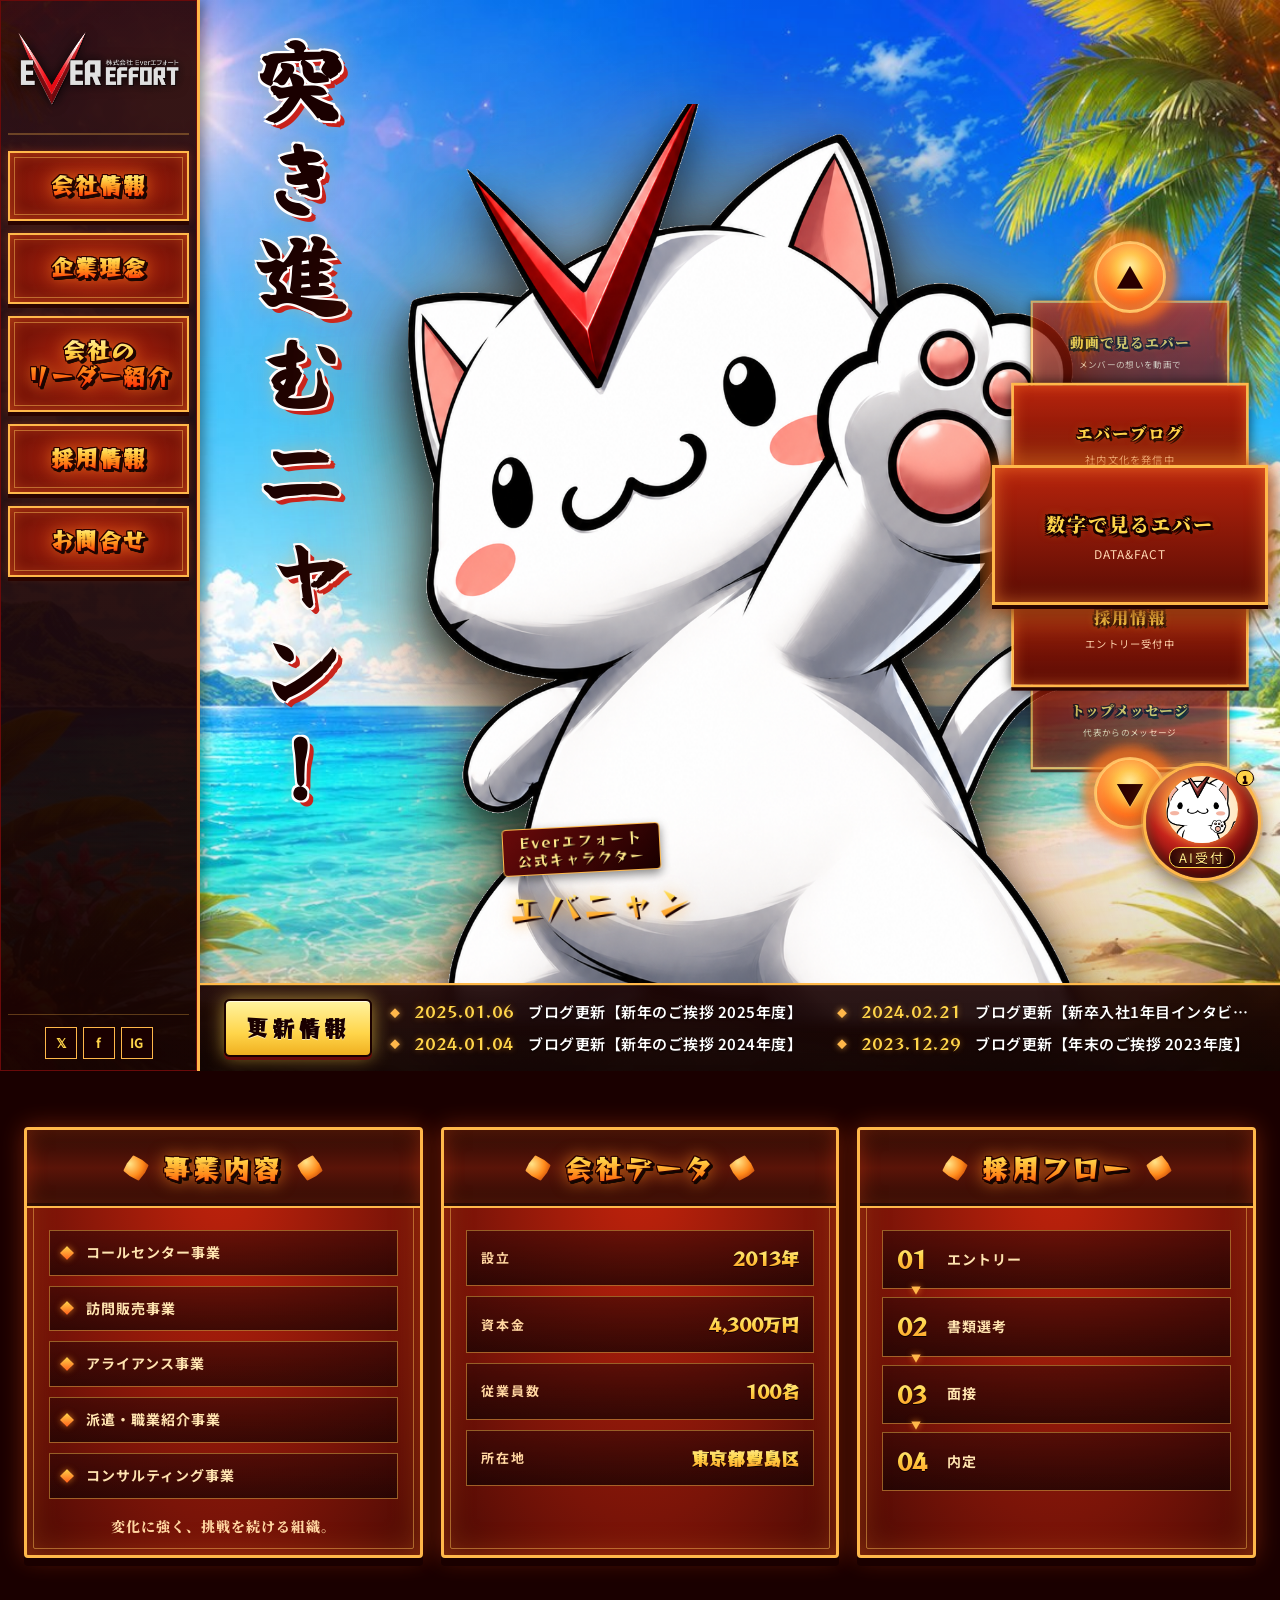
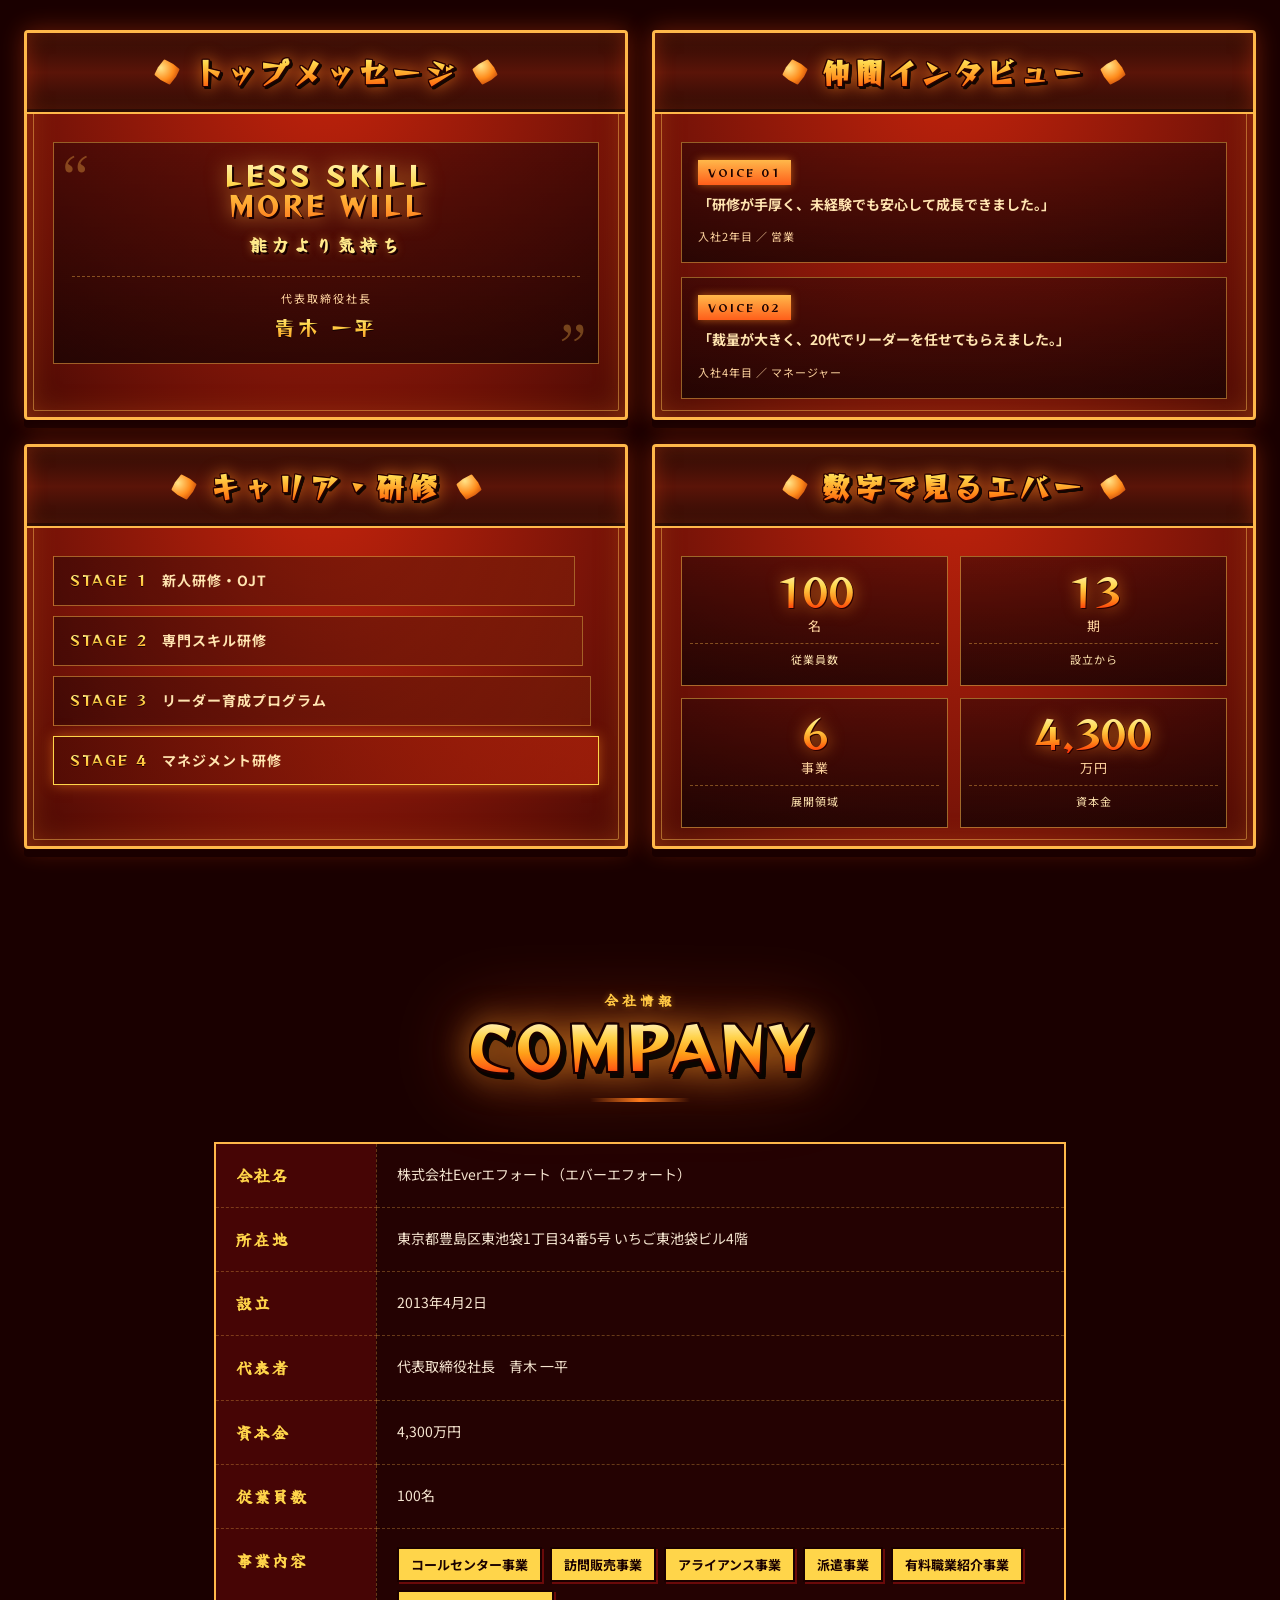
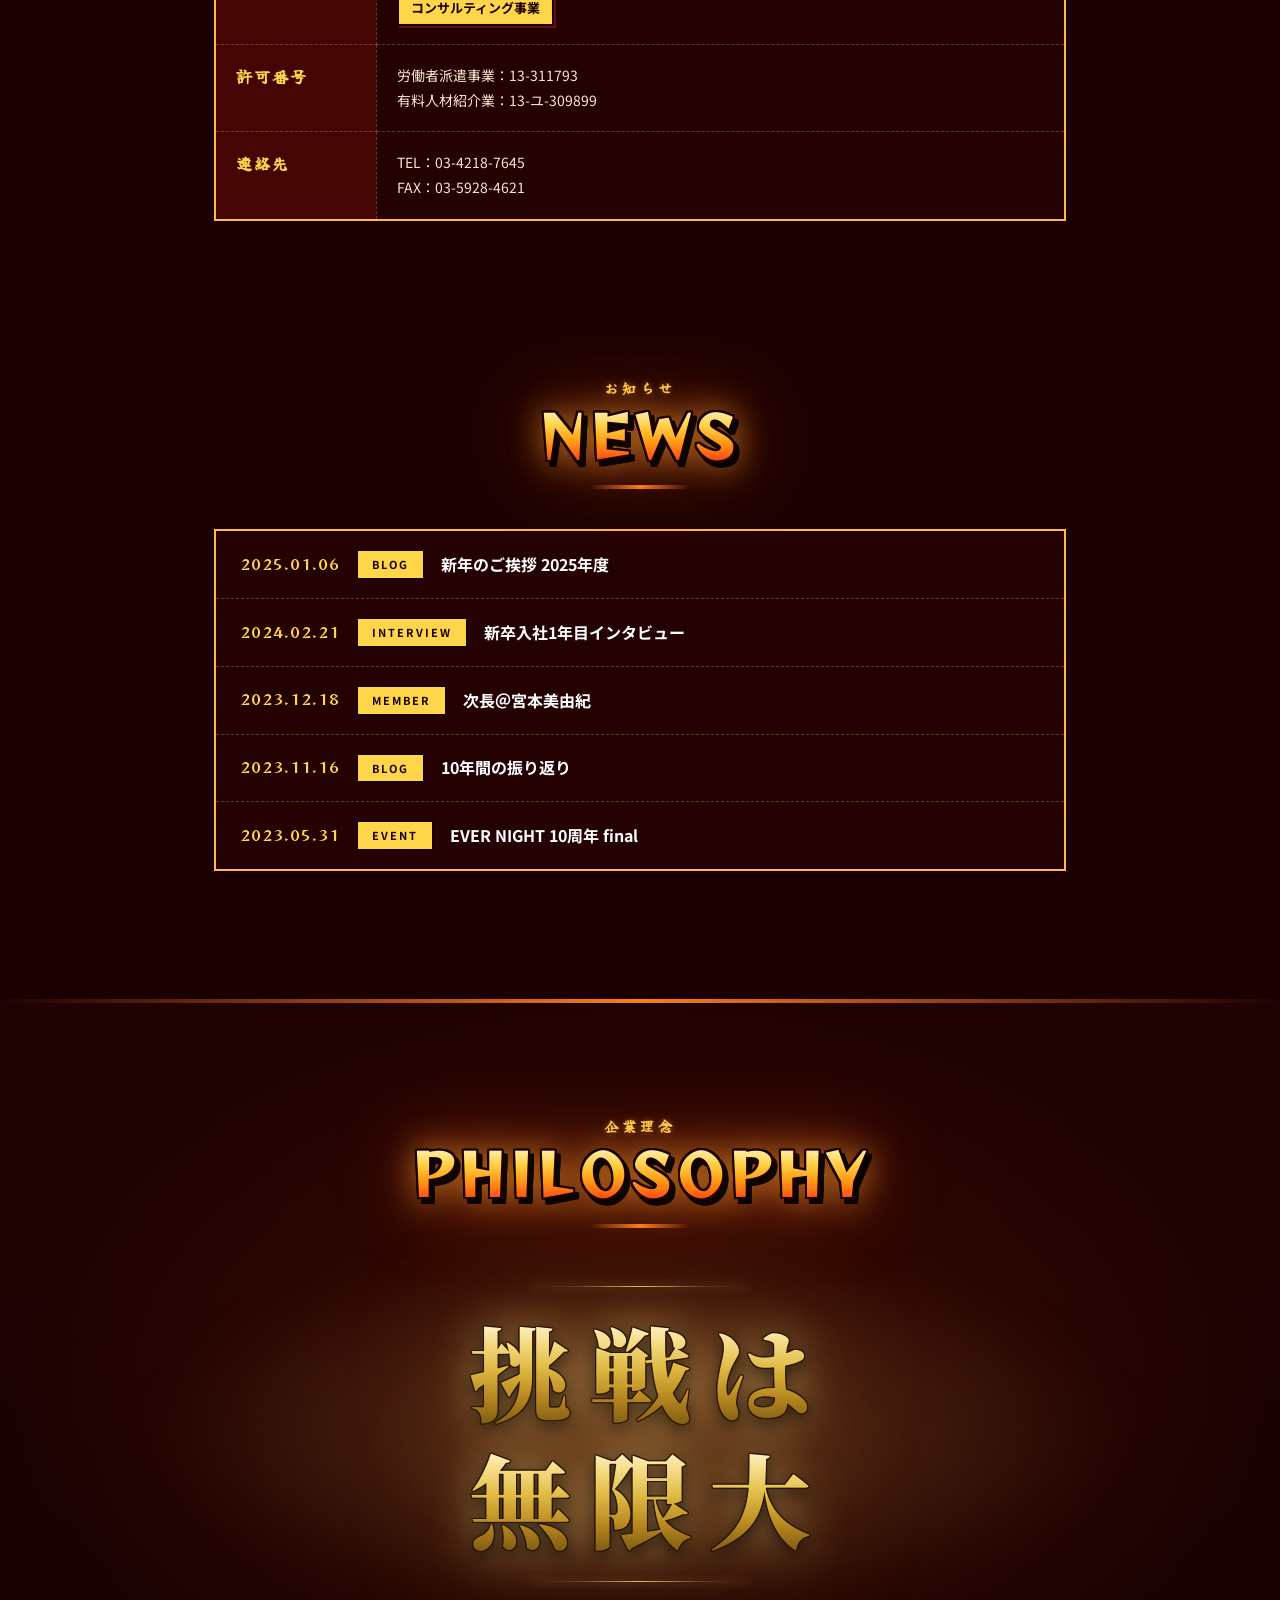
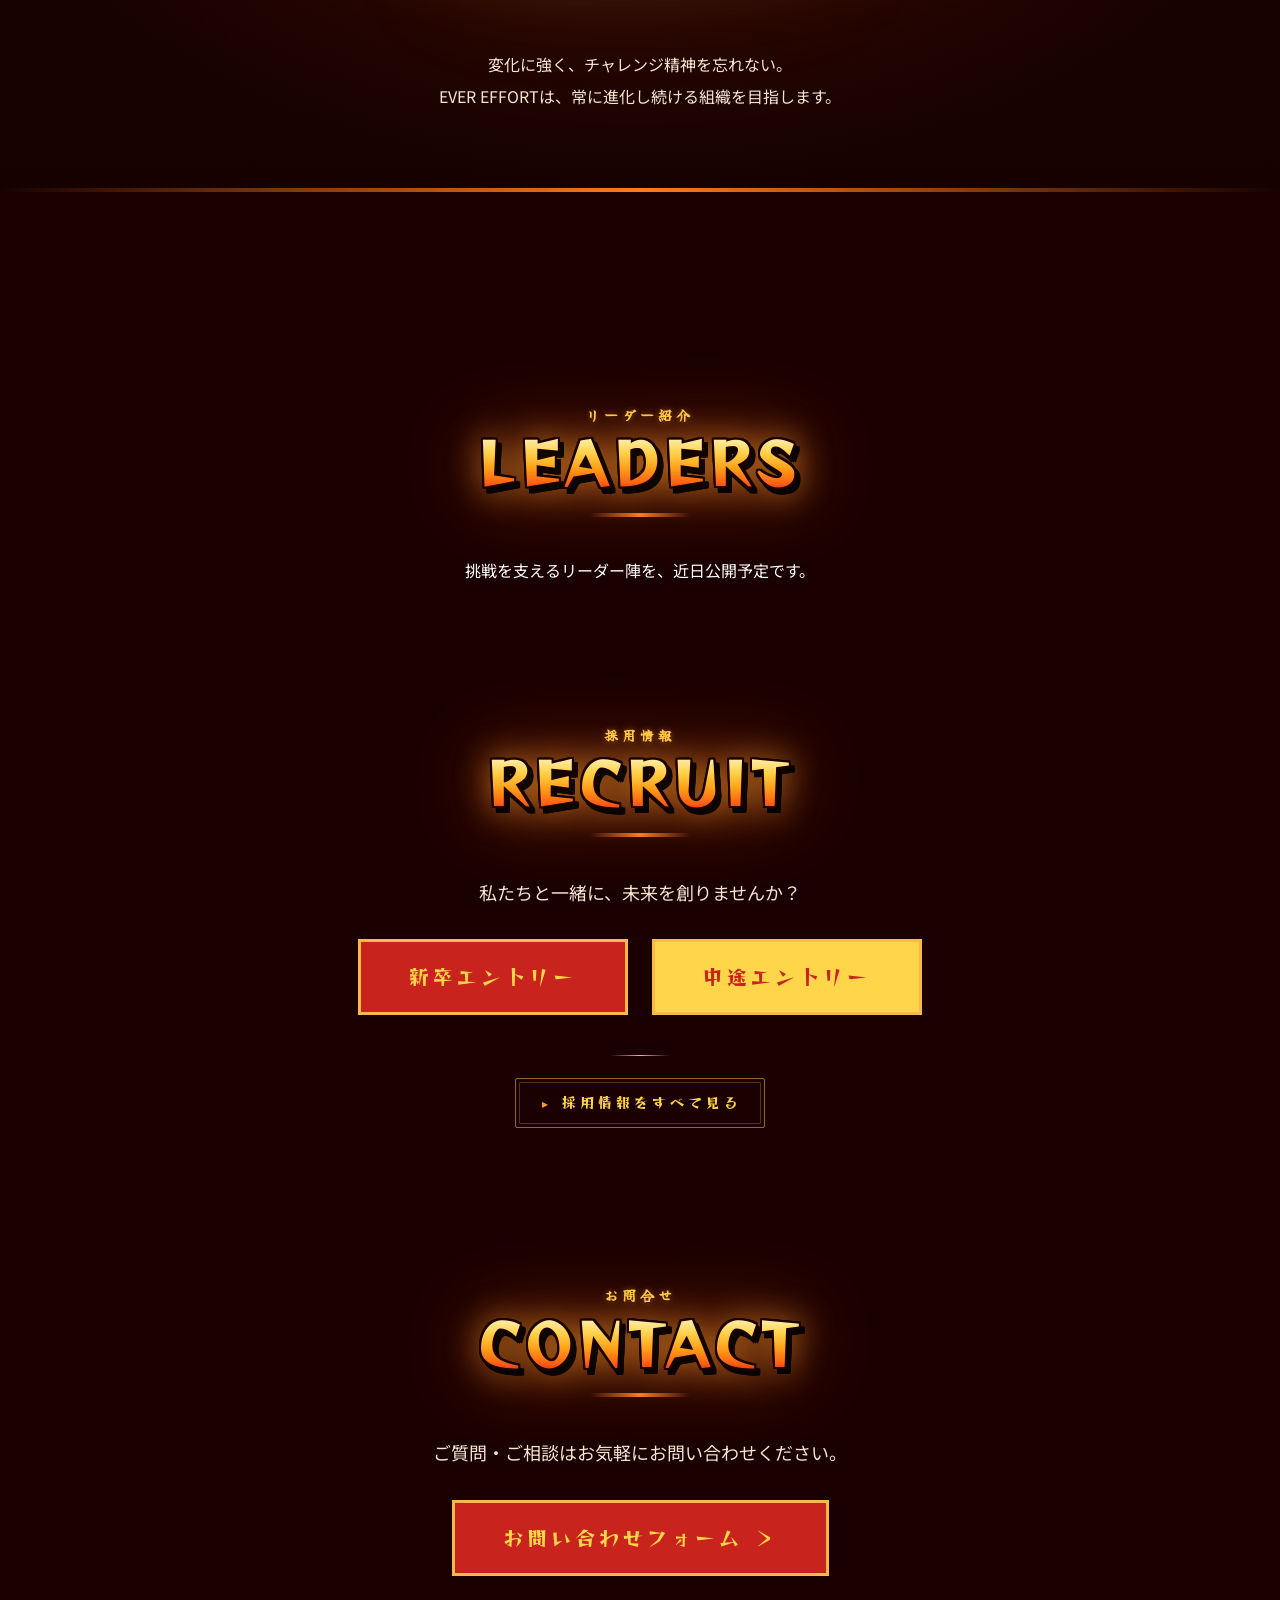
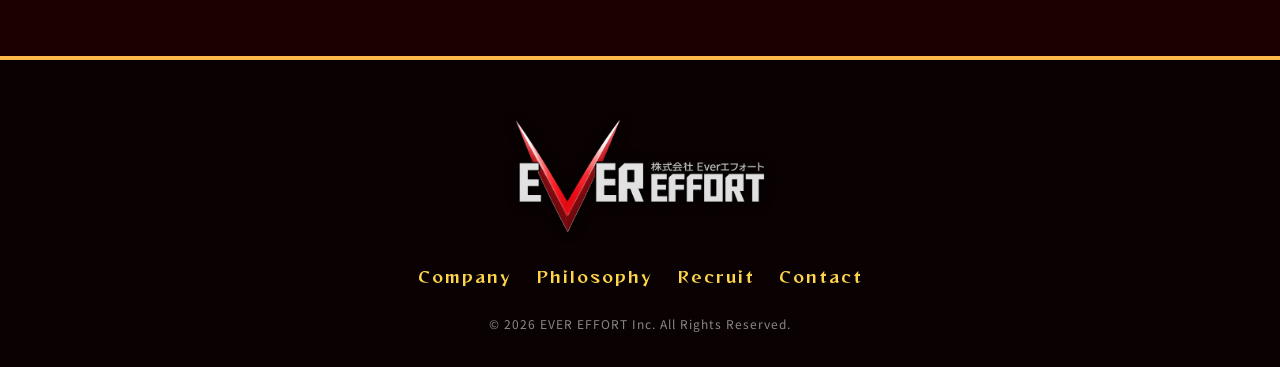
==== index.html @ 5cd54428 "お問い合わせフォーム送信先を Ever_CEOsoffice@e-effort.net に設定 js/contact-form.js を新規追加。フォーム送信時に mailto: で メーラーを起動し" ====
<!DOCTYPE html>
<html lang="ja">
<head>
<meta charset="UTF-8">
<meta name="viewport" content="width=device-width, initial-scale=1.0">
<meta http-equiv="Cache-Control" content="no-cache, no-store, must-revalidate">
<meta http-equiv="Pragma" content="no-cache">
<meta http-equiv="Expires" content="0">
<meta name="build-version" content="20260520a">
<title>EVER EFFORT | 株式会社エバーエフォート</title>
<script>
  // 初期ロード時はURLハッシュを無視してFVから開始
  if (location.hash) {
    try {
      history.replaceState(null, "", location.pathname + location.search);
    } catch (_) {}
  }
  if ("scrollRestoration" in history) history.scrollRestoration = "manual";
  window.addEventListener("load", () => { window.scrollTo(0, 0); });

  // ServiceWorker / Cache Storage クリア
  if ("serviceWorker" in navigator) {
    navigator.serviceWorker.getRegistrations().then(rs => rs.forEach(r => r.unregister()));
  }
  if (typeof caches !== "undefined") {
    caches.keys().then(keys => keys.forEach(k => caches.delete(k)));
  }
  // 自動ビルドバージョン照合 → 古ければ強制リロード
  (async () => {
    try {
      const meta = document.querySelector('meta[name="build-version"]');
      const current = meta && meta.content;
      if (!current) return;
      const res = await fetch("build-version.json?_=" + Date.now(), { cache: "no-store" });
      if (!res.ok) return;
      const data = await res.json();
      if (data && data.version && data.version !== current) {
        if (!sessionStorage.getItem("__ev_reloaded_" + data.version)) {
          sessionStorage.setItem("__ev_reloaded_" + data.version, "1");
          location.reload();
        }
      }
    } catch (e) {}
  })();
</script>
<link rel="preconnect" href="https://fonts.googleapis.com">
<link rel="preconnect" href="https://fonts.gstatic.com" crossorigin>
<link href="https://fonts.googleapis.com/css2?family=Noto+Sans+JP:wght@400;700;900&family=Noto+Serif+JP:wght@700;900&family=Reggae+One&family=RocknRoll+One&family=Yuji+Syuku&display=swap" rel="stylesheet">
<link rel="stylesheet" href="css/style.css?v=20260520a">
<link rel="stylesheet" href="css/mobile.css?v=20260520a">
<link rel="stylesheet" href="css/chat-widget.css?v=20260520a">
<style>
  /* モバイル版フッターナビ: 強制で1行横並び (キャッシュされた古いCSSへの最終手段) */
  @media (max-width: 768px) {
    .site-footer .footer-nav {
      display: flex !important;
      flex-direction: row !important;
      flex-wrap: nowrap !important;
      justify-content: space-around !important;
      align-items: center !important;
      grid-template-columns: none !important;
      width: 100% !important;
      max-width: 100% !important;
      margin: 0 auto 18px !important;
      padding: 0 6px !important;
      gap: 2px !important;
      box-sizing: border-box !important;
    }
    .site-footer .footer-nav li {
      display: list-item !important;
      grid-column: auto !important;
      flex: 1 1 0 !important;
      min-width: 0 !important;
      text-align: center !important;
    }
    .site-footer .footer-nav a {
      font-size: 11px !important;
      letter-spacing: 0 !important;
      white-space: nowrap !important;
    }
  }
</style>
</head>
<body>

<!-- ============ ローディング ============ -->
<div id="loader">
  <div class="loader-fire"></div>
  <div class="loader-inner">
    <span class="num">E</span><span class="num">V</span><span class="num">E</span>
    <span class="num">R</span><span class="num">　</span>
    <span class="num">E</span><span class="num">F</span><span class="num">F</span>
    <span class="num">O</span><span class="num">R</span><span class="num">T</span>
  </div>
  <div class="loader-progress">
    <div class="loader-percent" id="loaderPercent">0%</div>
    <div class="loader-bar"><div class="loader-bar-fill" id="loaderBarFill"></div></div>
  </div>
</div>

<!-- ============ ステージ：左ナビ＋中央ヒーロー＋右バナー ============ -->
<section class="stage">

  <!-- 背景（夕焼け空＋山＋紅葉＋炎） -->
  <div class="stage-bg">
    <div class="sky"></div>
    <div class="sun"></div>
    <div class="mountain mountain-back"></div>
    <div class="mountain mountain-front"></div>
    <div class="pagoda"></div>
    <div class="ground"></div>
    <div class="embers">
      <span class="ember"></span><span class="ember"></span><span class="ember"></span>
      <span class="ember"></span><span class="ember"></span><span class="ember"></span>
      <span class="ember"></span><span class="ember"></span><span class="ember"></span>
      <span class="ember"></span><span class="ember"></span><span class="ember"></span>
    </div>
    <div class="leaves">
      <span class="leaf"></span><span class="leaf"></span><span class="leaf"></span>
      <span class="leaf"></span><span class="leaf"></span><span class="leaf"></span>
      <span class="leaf"></span><span class="leaf"></span>
    </div>
  </div>

  <!-- 左サイド：ロゴ＋縦ナビ（モバイル時はドロワーとして使用） -->
  <aside class="side-left" id="sideLeftDrawer">
    <button type="button" class="mobile-drawer-close" id="mobileDrawerClose" aria-label="メニューを閉じる">×</button>
    <h1 class="brand-block">
      <a href="#" class="brand-link">
        <img src="images/logo.png" alt="株式会社 Everエフォート" class="brand-logo">
      </a>
    </h1>
    <nav class="vnav">
      <ul>
        <li><a href="#company"><span>会社情報</span></a></li>
        <li><a href="#philosophy"><span>企業理念</span></a></li>
        <li><a href="#leaders"><span>会社の<br>リーダー紹介</span></a></li>
        <li><a href="#recruit"><span>採用情報</span></a></li>
        <li><a href="#contact"><span>お問合せ</span></a></li>
      </ul>
    </nav>
    <ul class="sns-left">
      <li><a href="https://twitter.com/EverEffort2013" target="_blank" rel="noopener noreferrer" aria-label="X (旧Twitter)">𝕏</a></li>
      <li><a href="https://www.facebook.com/%E3%82%A8%E3%83%90%E3%83%BC%E3%82%A8%E3%83%95%E3%82%A9%E3%83%BC%E3%83%88-994162840646376" target="_blank" rel="noopener noreferrer" aria-label="Facebook">f</a></li>
      <li><a href="https://www.instagram.com/evereffort/" target="_blank" rel="noopener noreferrer" aria-label="Instagram">IG</a></li>
    </ul>
  </aside>

  <!-- 中央：縦書きキャッチ＋ヒーロー -->
  <div class="stage-center">
    <!-- モバイル限定: MENUボタン（FV右上） -->
    <button type="button" class="mobile-menu-btn" id="mobileMenuBtn" aria-label="メニューを開く">
      <span class="mobile-menu-btn-inner">MENU</span>
    </button>
    <p class="vertical-copy hero-catch">
      <span class="vline">突き進むニャン！</span>
    </p>
    <div class="hero-art">
      <img src="images/mascot_main.png"
           alt="EVER EFFORT 公式キャラクター エバニャン"
           class="hero-image"
           data-mascot-frames="images/mascot_main.png,images/mascot_main.png">
      <div class="mascot-intro">
        <span class="mascot-intro-title"><span class="mit-line">Everエフォート</span><span class="mit-line">公式キャラクター</span></span>
        <span class="mascot-intro-name">エバニャン</span>
      </div>
    </div>
  </div>
  <!-- モバイル限定: ドロワー背景オーバーレイ -->
  <div class="mobile-drawer-overlay" id="mobileDrawerOverlay"></div>

  <!-- 右サイド：バナーカルーセル -->
  <aside class="side-right">
    <button class="carousel-nav carousel-nav-up" aria-label="前へ" type="button">
      <span class="carousel-fire"></span>
      <span class="carousel-arrow">▲</span>
    </button>
    <div class="carousel-viewport">
      <div class="carousel-track">
        <a href="recruit.html" class="banner">
          <span class="banner-title">採用情報</span>
          <span class="banner-sub">エントリー受付中</span>
        </a>
        <a href="message.html" class="banner">
          <span class="banner-title">トップメッセージ</span>
          <span class="banner-sub">代表からのメッセージ</span>
        </a>
        <a href="interview.html" class="banner">
          <span class="banner-title">仲間インタビュー</span>
          <span class="banner-sub">リアルなキャリアストーリー</span>
        </a>
        <a href="video.html" class="banner">
          <span class="banner-title">動画で見るエバー</span>
          <span class="banner-sub">メンバーの想いを動画で</span>
        </a>
        <a href="blog.html" class="banner">
          <span class="banner-title">エバーブログ</span>
          <span class="banner-sub">社内文化を発信中</span>
        </a>
        <a href="number.html" class="banner">
          <span class="banner-title">数字で見るエバー</span>
          <span class="banner-sub">DATA&FACT</span>
        </a>
      </div>
    </div>
    <button class="carousel-nav carousel-nav-down" aria-label="次へ" type="button">
      <span class="carousel-fire"></span>
      <span class="carousel-arrow">▼</span>
    </button>
  </aside>

  <!-- 下部：更新情報バー -->
  <div class="update-bar">
    <span class="update-label">更新情報</span>
    <ul class="update-list">
      <li><time datetime="2025-01-06">2025.01.06</time><a href="blog.html">ブログ更新【新年のご挨拶 2025年度】</a></li>
      <li><time datetime="2024-02-21">2024.02.21</time><a href="blog.html">ブログ更新【新卒入社1年目インタビュー】</a></li>
      <li><time datetime="2024-01-04">2024.01.04</time><a href="blog.html">ブログ更新【新年のご挨拶 2024年度】</a></li>
      <li><time datetime="2023-12-29">2023.12.29</time><a href="blog.html">ブログ更新【年末のご挨拶 2023年度】</a></li>
    </ul>
  </div>

</section>

<!-- ============ 3パネルセクション ============ -->
<section class="info-panels reveal">
  <div class="panels-grid">

    <article class="info-panel">
      <header class="info-panel-title">
        <span class="title-deco title-deco-l"></span>
        <h3>事業内容</h3>
        <span class="title-deco title-deco-r"></span>
      </header>
      <div class="info-panel-body">
        <ul class="info-list">
          <li>コールセンター事業</li>
          <li>訪問販売事業</li>
          <li>アライアンス事業</li>
          <li>派遣・職業紹介事業</li>
          <li>コンサルティング事業</li>
        </ul>
        <p class="info-lead">変化に強く、挑戦を続ける組織。</p>
      </div>
    </article>

    <article class="info-panel">
      <header class="info-panel-title">
        <span class="title-deco title-deco-l"></span>
        <h3>会社データ</h3>
        <span class="title-deco title-deco-r"></span>
      </header>
      <div class="info-panel-body">
        <dl class="info-spec">
          <div><dt>設立</dt><dd>2013年</dd></div>
          <div><dt>資本金</dt><dd>4,300万円</dd></div>
          <div><dt>従業員数</dt><dd>100名</dd></div>
          <div><dt>所在地</dt><dd>東京都豊島区</dd></div>
        </dl>
      </div>
    </article>

    <article class="info-panel">
      <header class="info-panel-title">
        <span class="title-deco title-deco-l"></span>
        <h3>採用フロー</h3>
        <span class="title-deco title-deco-r"></span>
      </header>
      <div class="info-panel-body">
        <ol class="info-flow">
          <li><span class="step-num">01</span><span class="step-text">エントリー</span></li>
          <li><span class="step-num">02</span><span class="step-text">書類選考</span></li>
          <li><span class="step-num">03</span><span class="step-text">面接</span></li>
          <li><span class="step-num">04</span><span class="step-text">内定</span></li>
        </ol>
      </div>
    </article>

  </div>
</section>

<!-- ============ 4パネルセクション(2×2) ============ -->
<section class="feature-panels reveal">
  <div class="feature-grid">

    <a class="info-panel feature-panel feature-panel-link" href="message.html">
      <header class="info-panel-title">
        <span class="title-deco title-deco-l"></span>
        <h3>トップメッセージ</h3>
        <span class="title-deco title-deco-r"></span>
      </header>
      <div class="info-panel-body">
        <blockquote class="message-quote">
          <p class="message-en"><span class="en-line">LESS SKILL</span><span class="en-line">MORE WILL</span></p>
          <p class="message-jp">能力より気持ち</p>
          <footer><span class="role">代表取締役社長</span><span class="name">青木 一平</span></footer>
        </blockquote>
      </div>
    </a>

    <article class="info-panel feature-panel">
      <header class="info-panel-title">
        <span class="title-deco title-deco-l"></span>
        <h3>仲間インタビュー</h3>
        <span class="title-deco title-deco-r"></span>
      </header>
      <div class="info-panel-body">
        <ul class="voice-list">
          <li>
            <span class="voice-no">VOICE 01</span>
            <p>「研修が手厚く、未経験でも安心して成長できました。」</p>
            <span class="voice-meta">入社2年目 ／ 営業</span>
          </li>
          <li>
            <span class="voice-no">VOICE 02</span>
            <p>「裁量が大きく、20代でリーダーを任せてもらえました。」</p>
            <span class="voice-meta">入社4年目 ／ マネージャー</span>
          </li>
        </ul>
      </div>
    </article>

    <article class="info-panel feature-panel">
      <header class="info-panel-title">
        <span class="title-deco title-deco-l"></span>
        <h3>キャリア・研修</h3>
        <span class="title-deco title-deco-r"></span>
      </header>
      <div class="info-panel-body">
        <ul class="career-ladder">
          <li><span class="ladder-rank">STAGE 1</span><span class="ladder-text">新人研修・OJT</span></li>
          <li><span class="ladder-rank">STAGE 2</span><span class="ladder-text">専門スキル研修</span></li>
          <li><span class="ladder-rank">STAGE 3</span><span class="ladder-text">リーダー育成プログラム</span></li>
          <li><span class="ladder-rank">STAGE 4</span><span class="ladder-text">マネジメント研修</span></li>
        </ul>
      </div>
    </article>

    <article class="info-panel feature-panel">
      <header class="info-panel-title">
        <span class="title-deco title-deco-l"></span>
        <h3>数字で見るエバー</h3>
        <span class="title-deco title-deco-r"></span>
      </header>
      <div class="info-panel-body">
        <div class="stats-grid">
          <div class="stat"><span class="stat-num">100</span><span class="stat-unit">名</span><span class="stat-label">従業員数</span></div>
          <div class="stat"><span class="stat-num">13</span><span class="stat-unit">期</span><span class="stat-label">設立から</span></div>
          <div class="stat"><span class="stat-num">6</span><span class="stat-unit">事業</span><span class="stat-label">展開領域</span></div>
          <div class="stat"><span class="stat-num">4,300</span><span class="stat-unit">万円</span><span class="stat-label">資本金</span></div>
        </div>
      </div>
    </article>

  </div>
</section>

<!-- ============ Company Info ============ -->
<section class="company-info reveal" id="company">
  <h2 class="sec-title" data-jp="会社情報"><span>COMPANY</span></h2>
  <div class="company-inner">
    <table class="company-table">
      <tbody>
        <tr><th>会社名</th><td>株式会社Everエフォート（エバーエフォート）</td></tr>
        <tr><th>所在地</th><td>東京都豊島区東池袋1丁目34番5号 いちご東池袋ビル4階</td></tr>
        <tr><th>設立</th><td>2013年4月2日</td></tr>
        <tr><th>代表者</th><td>代表取締役社長　青木 一平</td></tr>
        <tr><th>資本金</th><td>4,300万円</td></tr>
        <tr><th>従業員数</th><td>100名</td></tr>
        <tr><th>事業内容</th><td>
          <ul class="biz-list">
            <li>コールセンター事業</li>
            <li>訪問販売事業</li>
            <li>アライアンス事業</li>
            <li>派遣事業</li>
            <li>有料職業紹介事業</li>
            <li>コンサルティング事業</li>
          </ul>
        </td></tr>
        <tr><th>許可番号</th><td>労働者派遣事業：13-311793<br>有料人材紹介業：13-ユ-309899</td></tr>
        <tr><th>連絡先</th><td>TEL：03-4218-7645<br>FAX：03-5928-4621</td></tr>
      </tbody>
    </table>
  </div>
</section>

<!-- ============ NEWS ============ -->
<section class="news reveal">
  <h2 class="sec-title" data-jp="お知らせ"><span>NEWS</span></h2>
  <ul class="news-list">
    <li><time datetime="2025-01-06">2025.01.06</time><span class="tag tag-update">BLOG</span><a href="blog.html">新年のご挨拶 2025年度</a></li>
    <li><time datetime="2024-02-21">2024.02.21</time><span class="tag tag-event">INTERVIEW</span><a href="blog.html">新卒入社1年目インタビュー</a></li>
    <li><time datetime="2023-12-18">2023.12.18</time><span class="tag tag-info">MEMBER</span><a href="blog.html">次長＠宮本美由紀</a></li>
    <li><time datetime="2023-11-16">2023.11.16</time><span class="tag tag-update">BLOG</span><a href="blog.html">10年間の振り返り</a></li>
    <li><time datetime="2023-05-31">2023.05.31</time><span class="tag tag-event">EVENT</span><a href="blog.html">EVER NIGHT 10周年 final</a></li>
  </ul>
</section>

<!-- ============ Philosophy ============ -->
<section class="philosophy reveal" id="philosophy">
  <h2 class="sec-title" data-jp="企業理念"><span>PHILOSOPHY</span></h2>
  <div class="philosophy-inner">
    <p class="catchphrase">
      <span class="rule"></span>
      <span class="line">挑戦は</span>
      <span class="line">無限大</span>
      <span class="rule"></span>
    </p>
    <p class="lead-text">
      変化に強く、チャレンジ精神を忘れない。<br>
      EVER EFFORTは、常に進化し続ける組織を目指します。
    </p>
  </div>
</section>

<!-- ============ Leaders ============ -->
<section class="leaders reveal" id="leaders">
  <h2 class="sec-title" data-jp="リーダー紹介"><span>LEADERS</span></h2>
  <p class="lead" style="text-align:center;">挑戦を支えるリーダー陣を、近日公開予定です。</p>
</section>

<!-- ============ Recruit CTA ============ -->
<section class="recruit-cta reveal" id="recruit">
  <h2 class="sec-title" data-jp="採用情報"><span>RECRUIT</span></h2>
  <p class="lead">私たちと一緒に、未来を創りませんか？</p>
  <div class="cta-buttons">
    <a href="recruit.html#s01" class="btn-large btn-primary"><span>新卒エントリー</span></a>
    <a href="recruit.html#s03" class="btn-large btn-secondary"><span>中途エントリー</span></a>
  </div>
  <div class="recruit-allview">
    <a href="recruit.html" class="btn-allview">
      <span class="btn-allview-mark">▸</span>
      <span class="btn-allview-label">採用情報をすべて見る</span>
    </a>
  </div>
</section>

<!-- ============ Contact ============ -->
<section class="contact reveal" id="contact">
  <h2 class="sec-title" data-jp="お問合せ"><span>CONTACT</span></h2>
  <p class="lead">ご質問・ご相談はお気軽にお問い合わせください。</p>
  <a href="contact.html" class="btn-large btn-primary"><span>お問い合わせフォーム ＞</span></a>
</section>

<!-- ============ フッター ============ -->
<footer class="site-footer">
  <div class="footer-inner">
    <p class="brand"><a href="#"><img src="images/footer-logo.png" alt="株式会社 Everエフォート / EVER EFFORT" class="footer-logo-img"></a></p>
    <ul class="footer-nav">
      <li><a href="#company">Company</a></li>
      <li><a href="#philosophy">Philosophy</a></li>
      <li><a href="#recruit">Recruit</a></li>
      <li><a href="#contact">Contact</a></li>
    </ul>
    <p class="copy">&copy; 2026 EVER EFFORT Inc. All Rights Reserved.</p>
  </div>
  <button id="topBtn" aria-label="ページトップへ"><span>▲</span><small>TOP</small></button>
</footer>

<script src="js/main.js?v=20260520a"></script>
<script src="js/chat-widget.js?v=20260520a" defer></script>
</body>
</html>
---- css/style.css ----
/* ============ Reset ============ */
*, *::before, *::after { box-sizing: border-box; margin: 0; padding: 0; }
html { scroll-behavior: smooth; }
#company, #philosophy, #leaders, #recruit, #contact { scroll-margin-top: 24px; }
.leaders { max-width: 900px; margin: 0 auto; padding: 56px 24px 64px; text-align: center; }
body {
  font-family: "Noto Sans JP", "Hiragino Kaku Gothic ProN", "Yu Gothic", sans-serif;
  background: #1a0000;
  color: #fff;
  line-height: 1.7;
  overflow-x: hidden;
}
img { max-width: 100%; display: block; }
a { color: inherit; text-decoration: none; }
ul { list-style: none; }
button { font: inherit; cursor: pointer; border: none; background: none; color: inherit; }

/* ============ Loader (fire) ============ */
#loader {
  position: fixed; inset: 0;
  background:
    radial-gradient(circle at 50% 100%, #ff5e1a 0%, #b3000a 25%, #4a0000 60%, #000 100%);
  display: flex; align-items: center; justify-content: center;
  flex-direction: column;
  gap: 36px;
  z-index: 9999;
  transition: opacity .6s, visibility .6s;
}
#loader.hide { opacity: 0; visibility: hidden; }
.loader-fire {
  position: absolute;
  inset: 0;
  background:
    radial-gradient(ellipse at 30% 110%, rgba(255,180,50,0.5), transparent 40%),
    radial-gradient(ellipse at 70% 110%, rgba(255,80,20,0.6), transparent 50%),
    radial-gradient(ellipse at 50% 130%, rgba(255,220,80,0.7), transparent 35%);
  animation: fireFlicker 1.4s ease-in-out infinite alternate;
}
@keyframes fireFlicker {
  from { transform: scaleY(1) translateY(0); opacity: .9; }
  to   { transform: scaleY(1.1) translateY(-10px); opacity: 1; }
}
.loader-inner {
  position: relative;
  display: flex; gap: 0;
  font-family: "Reggae One", "Bangers", "Impact", sans-serif;
  font-size: 64px;
  letter-spacing: 0;
  z-index: 2;
  caret-color: transparent;
  -webkit-user-select: none;
  user-select: none;
}
.loader-inner .num { margin: 0 2px; }
.loader-inner .num:last-child { margin-right: 0 !important; }
.loader-inner .num:first-child { margin-left: 0 !important; }
.loader-inner .num {
  display: inline-block;
  /* グラデ透過を廃止して、明るいゴールド単色＋強い縁取りで視認性アップ */
  background: none;
  -webkit-background-clip: initial;
  background-clip: initial;
  color: #ffe98a;
  -webkit-text-stroke: 0;
  text-shadow:
    -2px -2px 0 #1a0000,
     2px -2px 0 #1a0000,
    -2px  2px 0 #1a0000,
     2px  2px 0 #1a0000,
     0 3px 0 #6a0a0a,
     0 0 12px rgba(255,170,60,0.9),
     0 0 22px rgba(255,90,20,0.55);
  opacity: 0;
  transform: translateY(20px) rotate(-6deg);
  animation: loaderDrop .5s forwards;
}

/* ── Loader % 表示 & プログレスバー ── */
.loader-progress {
  position: relative;
  z-index: 2;
  display: flex;
  flex-direction: column;
  align-items: center;
  gap: 10px;
  width: min(320px, 70vw);
}
.loader-bar {
  width: 100%;
  height: 10px;
  background: rgba(20,2,2,0.8);
  border: 2px solid #ffb84a;
  border-radius: 6px;
  box-shadow:
    inset 0 0 6px rgba(0,0,0,0.7),
    0 0 14px rgba(255,140,30,0.45);
  overflow: hidden;
}
.loader-bar-fill {
  width: 0%;
  height: 100%;
  background: linear-gradient(90deg, #fff5b0 0%, #ffd54a 25%, #ff7b1c 65%, #c8231c 100%);
  box-shadow: 0 0 12px rgba(255,180,50,0.9);
  transition: width 0.15s linear;
}
.loader-percent {
  font-family: "Reggae One", "Bangers", sans-serif;
  font-size: 28px;
  letter-spacing: 3px;
  color: #ffe98a;
  text-shadow:
    -1.5px -1.5px 0 #1a0000,
     1.5px -1.5px 0 #1a0000,
    -1.5px  1.5px 0 #1a0000,
     1.5px  1.5px 0 #1a0000,
     0 0 10px rgba(255,170,60,0.85);
}
.loader-inner .num:nth-child(1)  { animation-delay: .05s; }
.loader-inner .num:nth-child(2)  { animation-delay: .12s; }
.loader-inner .num:nth-child(3)  { animation-delay: .19s; }
.loader-inner .num:nth-child(4)  { animation-delay: .26s; }
.loader-inner .num:nth-child(5)  { animation-delay: .33s; }
.loader-inner .num:nth-child(6)  { animation-delay: .40s; }
.loader-inner .num:nth-child(7)  { animation-delay: .47s; }
.loader-inner .num:nth-child(8)  { animation-delay: .54s; }
.loader-inner .num:nth-child(9)  { animation-delay: .61s; }
.loader-inner .num:nth-child(10) { animation-delay: .68s; }
.loader-inner .num:nth-child(11) { animation-delay: .75s; }
@keyframes loaderDrop {
  to { opacity: 1; transform: translateY(0) rotate(-3deg); }
}

/* ============ Stage (左ナビ＋中央＋右バナー) ============ */
.stage {
  position: relative;
  min-height: 100vh;
  overflow: hidden;
  display: grid;
  grid-template-columns: 200px 1fr 300px;
  grid-template-rows: 1fr auto;
}
.stage-bg {
  position: absolute; inset: 0;
  z-index: 0;
  overflow: hidden;
}

/* ファーストビュー背景画像 (トロピカル×海×椰子) */
.sky {
  position: absolute; inset: 0;
  background:
    url('../images/hero-bg.jpg') center center / cover no-repeat,
    linear-gradient(180deg, #4ec1f0 0%, #1ea3d4 55%, #0e7faa 100%);
}
.sky::after {
  content: "";
  position: absolute; inset: 0;
  background: linear-gradient(180deg,
    rgba(0,0,0,0.06) 0%,
    rgba(0,0,0,0) 40%,
    rgba(0,0,0,0) 70%,
    rgba(0,0,0,0.18) 100%);
  pointer-events: none;
}
/* 背景画像に含まれるためCSSシーン要素は非表示 */
.sun,
.mountain,
.mountain-back,
.mountain-front,
.pagoda,
.ground { display: none; }

/* 火の粉 → きらめき(白い光の粒) */
.embers { position: absolute; inset: 0; pointer-events: none; }
.ember {
  position: absolute;
  bottom: 0;
  width: 3px; height: 3px;
  background: #ffffff;
  border-radius: 50%;
  box-shadow: 0 0 6px #ffffff, 0 0 14px rgba(180,230,255,0.7);
  opacity: 0;
  animation: emberRise 8s linear infinite;
}
.ember:nth-child(1)  { left: 10%; animation-delay: 0s;    animation-duration: 5s; }
.ember:nth-child(2)  { left: 18%; animation-delay: 1.2s;  animation-duration: 7s; }
.ember:nth-child(3)  { left: 28%; animation-delay: 0.5s;  animation-duration: 6s; }
.ember:nth-child(4)  { left: 36%; animation-delay: 2s;    animation-duration: 8s; }
.ember:nth-child(5)  { left: 44%; animation-delay: 0.8s;  animation-duration: 5.5s; }
.ember:nth-child(6)  { left: 54%; animation-delay: 1.5s;  animation-duration: 7s; }
.ember:nth-child(7)  { left: 62%; animation-delay: 2.5s;  animation-duration: 6.5s; }
.ember:nth-child(8)  { left: 72%; animation-delay: 0.3s;  animation-duration: 8s; }
.ember:nth-child(9)  { left: 78%; animation-delay: 1.8s;  animation-duration: 6s; }
.ember:nth-child(10) { left: 86%; animation-delay: 2.2s;  animation-duration: 7.5s; }
.ember:nth-child(11) { left: 92%; animation-delay: 0.6s;  animation-duration: 5s; }
.ember:nth-child(12) { left: 98%; animation-delay: 1.4s;  animation-duration: 6s; }
@keyframes emberRise {
  0%   { transform: translateY(0) translateX(0) scale(1); opacity: 0; }
  15%  { opacity: 0.9; }
  85%  { opacity: 0.7; }
  100% { transform: translateY(-85vh) translateX(30px) scale(0.5); opacity: 0; }
}

/* カモメ（飛ぶシルエット） */
.leaves { position: absolute; inset: 0; pointer-events: none; }
.leaf {
  position: absolute;
  top: 20%;
  left: -30px;
  width: 22px; height: 8px;
  background: rgba(255,255,255,0.85);
  clip-path: polygon(
    0% 70%, 18% 0%, 36% 60%, 50% 30%, 64% 60%, 82% 0%, 100% 70%,
    82% 85%, 64% 100%, 50% 70%, 36% 100%, 18% 85%
  );
  opacity: 0;
  filter: drop-shadow(0 1px 1px rgba(0,0,0,0.15));
  animation: leafFall 18s linear infinite;
}
.leaf:nth-child(1) { top: 14%; animation-delay: 0s;    animation-duration: 22s; }
.leaf:nth-child(2) { top: 22%; animation-delay: 3s;    animation-duration: 18s; }
.leaf:nth-child(3) { top: 18%; animation-delay: 6s;    animation-duration: 24s; }
.leaf:nth-child(4) { top: 12%; animation-delay: 9s;    animation-duration: 20s; }
.leaf:nth-child(5) { top: 26%; animation-delay: 4s;    animation-duration: 26s; }
.leaf:nth-child(6) { top: 16%; animation-delay: 12s;   animation-duration: 22s; }
.leaf:nth-child(7) { top: 24%; animation-delay: 7s;    animation-duration: 19s; }
.leaf:nth-child(8) { top: 20%; animation-delay: 15s;   animation-duration: 23s; }
@keyframes leafFall {
  0%   { transform: translateX(0)      translateY(0)   scale(1);   opacity: 0; }
  8%   { opacity: 0.85; }
  50%  { transform: translateX(50vw)   translateY(-14px) scale(1.05); opacity: 0.9; }
  92%  { opacity: 0.7; }
  100% { transform: translateX(110vw)  translateY(6px)   scale(0.9); opacity: 0; }
}

/* ============ 左サイド ============ */
.side-left {
  position: relative;
  z-index: 5;
  grid-column: 1;
  grid-row: 1 / 3;
  background:
    linear-gradient(180deg, rgba(40,4,4,0.92), rgba(20,2,2,0.95));
  border-right: 3px solid #ffb84a;
  box-shadow:
    inset 0 0 0 1px #6a0a0a,
    4px 0 12px rgba(0,0,0,0.4);
  padding: 16px 8px 12px;
  display: flex;
  flex-direction: column;
}
.brand-block { padding: 14px 8px 18px; text-align: center; border-bottom: 2px solid rgba(255,184,74,0.3); }
.brand-link {
  display: inline-flex;
  flex-direction: column;
  align-items: center;
  gap: 6px;
  position: relative;
  text-decoration: none;
}
.brand-logo {
  display: block;
  width: 100%;
  max-width: 180px;
  height: auto;
  filter:
    drop-shadow(0 0 6px rgba(0,0,0,0.7))
    drop-shadow(1px 1px 0 rgba(0,0,0,0.55));
}
.brand-en-main {
  font-family: "Reggae One", "Bangers", sans-serif;
  font-size: 58px;
  letter-spacing: 3px;
  line-height: 1;
  color: #ffd54a;
  text-shadow:
    3px 0 0 #1a0000,
   -3px 0 0 #1a0000,
    0 3px 0 #1a0000,
    0 -3px 0 #1a0000,
    3px 3px 0 #1a0000,
   -3px 3px 0 #1a0000,
    3px -3px 0 #1a0000,
   -3px -3px 0 #1a0000,
    4px 6px 0 rgba(0,0,0,0.9),
    0 0 14px rgba(255,180,50,0.7),
    0 0 30px rgba(255,120,30,0.45);
}
.brand-jp {
  font-family: "Noto Serif JP", "Yuji Syuku", serif;
  font-weight: 900;
  font-size: 20px;
  letter-spacing: 3px;
  color: #ffd54a;
  text-shadow:
    2px 0 0 #1a0000,
   -2px 0 0 #1a0000,
    0 2px 0 #1a0000,
    0 -2px 0 #1a0000,
    2px 2px 0 #1a0000,
   -2px 2px 0 #1a0000,
    2px -2px 0 #1a0000,
   -2px -2px 0 #1a0000,
    3px 4px 0 rgba(0,0,0,0.85),
    0 0 10px rgba(255,180,50,0.6);
  padding-left: 4px;
}
/* 旧クラス互換(footer等) */
.brand-kanji {
  font-family: "Yuji Syuku", "Noto Serif JP", serif;
  font-size: 64px;
  line-height: 1;
  background: linear-gradient(180deg, #fff5b0 0%, #ffd54a 25%, #ff7b1c 60%, #c8231c 90%);
  -webkit-background-clip: text;
  background-clip: text;
  color: transparent;
  -webkit-text-stroke: 1.5px #1a0000;
  text-shadow: 3px 3px 0 rgba(0,0,0,0.6);
}
.brand-en {
  font-family: "Reggae One", "Bangers", sans-serif;
  font-size: 14px;
  letter-spacing: 2px;
  color: #ffd54a;
  text-shadow: 2px 2px 0 #1a0000;
  line-height: 1.2;
  text-align: center;
}

/* 縦ナビ：燃え看板風 */
.vnav { flex: 1; padding-top: 16px; }
.vnav ul { display: flex; flex-direction: column; gap: 12px; }
.vnav a {
  display: block;
  padding: 18px 8px;
  text-align: center;
  background:
    radial-gradient(ellipse at center, #b8240c 0%, #7a1408 70%),
    linear-gradient(180deg, #a01a08, #5a0c04);
  border: 2px solid #ffb84a;
  box-shadow:
    inset 0 0 16px rgba(255,120,40,0.45),
    0 4px 0 #2a0400,
    0 0 8px rgba(255,80,20,0.3);
  position: relative;
  transition: all .25s;
}
.vnav a::before {
  content: "";
  position: absolute;
  inset: 4px;
  border: 1px solid rgba(255,200,90,0.45);
  pointer-events: none;
}
.vnav a span {
  font-family: "Reggae One", "Noto Serif JP", "Yuji Syuku", serif;
  font-weight: 900;
  font-size: 22px;
  letter-spacing: 2px;
  line-height: 1.2;
  background:
    linear-gradient(180deg,
      #fff4b0 0%,
      #ffd64a 30%,
      #ff8a1a 65%,
      #ff2e08 100%);
  -webkit-background-clip: text;
  background-clip: text;
  color: transparent;
  filter:
    drop-shadow( 1px  0   0 #2a0000)
    drop-shadow(-1px  0   0 #2a0000)
    drop-shadow( 0    1px 0 #2a0000)
    drop-shadow( 0   -1px 0 #2a0000)
    drop-shadow( 2px  2px 0 rgba(0,0,0,0.85))
    drop-shadow( 0    0   8px rgba(255,140,30,0.55));
  display: inline-block;
}
.vnav a:hover span {
  filter:
    drop-shadow( 1px  0   0 #2a0000)
    drop-shadow(-1px  0   0 #2a0000)
    drop-shadow( 0    1px 0 #2a0000)
    drop-shadow( 0   -1px 0 #2a0000)
    drop-shadow( 2px  2px 0 rgba(0,0,0,0.85))
    drop-shadow( 0    0   14px rgba(255,210,90,0.95));
}
.vnav a:hover {
  transform: translateY(-2px);
  box-shadow:
    inset 0 0 22px rgba(255,170,60,0.75),
    0 6px 0 #2a0400,
    0 0 16px rgba(255,120,30,0.6);
}

/* SNS（左下） */
.sns-left {
  display: flex; justify-content: center; gap: 6px;
  padding-top: 12px;
  border-top: 1px solid rgba(255,184,74,0.3);
}
.sns-left a {
  width: 32px; height: 32px;
  display: flex; align-items: center; justify-content: center;
  background: #1a0000;
  border: 1px solid #ffb84a;
  color: #ffd54a;
  font-size: 13px;
  font-weight: bold;
  transition: all .2s;
}
.sns-left a:hover {
  background: #ffb84a; color: #1a0000;
  box-shadow: 0 0 10px #ffb84a;
}

/* ============ 中央 ============ */
.stage-center {
  position: relative;
  z-index: 4;
  grid-column: 2;
  grid-row: 1;
  display: flex;
  align-items: center;
  justify-content: center;
  padding: 32px;
  perspective: 1200px;
  perspective-origin: 50% 70%;
}
/* 縦書きキャッチ */
.vertical-copy {
  position: absolute;
  left: 32px; top: 32px;
  writing-mode: vertical-rl;
  text-orientation: upright;
  font-family: "Yuji Syuku", "Noto Serif JP", serif;
  font-weight: 900;
  font-size: clamp(40px, 5vw, 68px);
  letter-spacing: 6px;
  line-height: 1.5;
  color: #1a0000;
  text-shadow:
    -1px -1px 0 #fff, 1px -1px 0 #fff,
    -1px  1px 0 #fff,  1px  1px 0 #fff,
    4px 4px 0 #c8231c;
  z-index: 2;
  max-height: calc(100vh - 80px);
}
.vertical-copy .vline { display: block; }
/* 縦書き内の「…」を縦並び（90度回転）にする。横書きには影響しない */
.vertical-copy .v-ellipsis {
  display: inline-block;
  transform: rotate(90deg);
  transform-origin: center center;
}
/* FV キャッチ「突き進むニャン！」は特に大きく・1行で */
.vertical-copy.hero-catch {
  font-size: clamp(54px, 7vw, 96px);
  letter-spacing: 8px;
  white-space: nowrap;
  text-shadow:
    -2px -2px 0 #fff, 2px -2px 0 #fff,
    -2px  2px 0 #fff,  2px  2px 0 #fff,
    6px 6px 0 #c8231c,
    0 0 18px rgba(255,180,90,0.5);
}
.vertical-copy.hero-catch .vline { white-space: nowrap; }

/* マスコット紹介ラベル（公式キャラクター エバニャン） */
.mascot-intro {
  position: absolute;
  left: 38%;
  bottom: 2%;
  z-index: 12;
  display: flex;
  flex-direction: column;
  align-items: flex-start;
  pointer-events: none;
  transform: rotate(-3deg);
}
.mascot-intro-title {
  display: flex;
  flex-direction: column;
  align-items: center;
  font-family: "Reggae One", "Yuji Syuku", serif;
  font-size: clamp(11px, 1.1vw, 15px);
  letter-spacing: 2px;
  line-height: 1.25;
  color: #ffe98a;
  background: linear-gradient(135deg, #6a0a0a 0%, #1a0000 100%);
  padding: 5px 14px;
  border: 1.5px solid #ffb84a;
  border-radius: 4px;
  text-shadow: 1px 1px 0 #1a0000;
  box-shadow: 0 4px 10px rgba(0,0,0,0.45);
  margin-bottom: 4px;
  text-align: center;
  white-space: nowrap;
}
.mascot-intro-title .mit-line { display: block; }
.mascot-intro-name {
  font-family: "Reggae One", "Yuji Syuku", serif;
  font-size: clamp(22px, 2.6vw, 38px);
  letter-spacing: 4px;
  color: #ffe98a;
  background: linear-gradient(180deg, #fff5b0 0%, #ffd54a 40%, #ff7b1c 100%);
  -webkit-background-clip: text;
  background-clip: text;
  -webkit-text-fill-color: transparent;
  filter:
    drop-shadow(2px 2px 0 #1a0000)
    drop-shadow(0 0 8px rgba(255,170,60,0.7));
  padding: 0 4px;
}

/* ヒーロー */
.hero-art {
  position: relative;
  width: 100%;
  height: 100%;
  display: flex;
  align-items: flex-end;
  justify-content: center;
  padding: 0;
  overflow: visible;
}
.hero-image {
  position: relative;
  right: -22%;
  bottom: -8vh;
  max-width: 96%;
  max-height: 110vh;
  width: auto;
  height: auto;
  z-index: 10;
  pointer-events: none;
  transform-origin: center bottom;
  filter:
    drop-shadow(0 28px 30px rgba(0,0,0,0.6))
    drop-shadow(0 12px 14px rgba(0,0,0,0.4))
    drop-shadow(0 0 52px rgba(255,180,90,0.45))
    drop-shadow(0 0 90px rgba(255,90,30,0.25));
  animation: mascotBounce 1.8s cubic-bezier(.18,.9,.32,1.25) forwards;
}
.hero-art::after {
  content: "";
  position: absolute;
  left: 50%;
  bottom: 4%;
  width: 52%;
  height: 30px;
  transform: translateX(-50%);
  background: radial-gradient(ellipse at center, rgba(0,0,0,0.55) 0%, rgba(0,0,0,0) 70%);
  filter: blur(6px);
  pointer-events: none;
  z-index: -1;
}
/* 右下から飛び出して着地 → そのまま固定 */
@keyframes mascotBounce {
  0%   { transform: translate(55%, 55%)  scale(0.35) rotate(-14deg); opacity: 0; }
  35%  { transform: translate(10%, 12%)  scale(0.9)  rotate(-5deg);  opacity: 0.9; }
  60%  { transform: translate(-3%, -4%)  scale(1.10) rotate(3deg);   opacity: 1; }
  78%  { transform: translate(0, 0)      scale(0.96) rotate(0deg);   opacity: 1; }
  90%  { transform: translate(0, -1%)    scale(1.02) rotate(0deg);   opacity: 1; }
  100% { transform: translate(0, 0)      scale(1.00) rotate(0deg);   opacity: 1; }
}

/* ============ 右サイド：バナー縦積み ============ */
.side-right {
  position: relative;
  z-index: 5;
  grid-column: 3;
  grid-row: 1 / 3;
  padding: 14px 10px;
  display: flex;
  flex-direction: column;
  align-items: center;
  justify-content: center;
  gap: 4px;
  overflow: hidden;
}

/* ----- Carousel nav buttons (fire arrow) ----- */
.carousel-nav {
  flex: 0 0 auto;
  width: 72px;
  height: 72px;
  border-radius: 50%;
  border: 3px solid #ffe88a;
  background:
    radial-gradient(circle at 50% 35%, #fff5b0 0%, #ffc44a 25%, #ff6a18 60%, #a01a00 100%);
  cursor: pointer;
  display: grid;
  place-items: center;
  position: relative;
  box-shadow:
    0 0 20px rgba(255,130,30,0.9),
    0 0 42px rgba(255,80,10,0.55),
    inset 0 0 16px rgba(255,255,180,0.5);
  z-index: 30;
  transition: transform .2s ease, box-shadow .2s ease;
  padding: 0;
  margin: -12px 0;
}
.carousel-nav:hover {
  transform: scale(1.08);
  box-shadow:
    0 0 24px rgba(255,170,60,0.95),
    0 0 48px rgba(255,100,20,0.7),
    inset 0 0 20px rgba(255,255,210,0.6);
}
.carousel-nav:active { transform: scale(0.94); }
.carousel-arrow {
  position: relative;
  z-index: 2;
  color: #2a0000;
  font-size: 28px;
  font-weight: 900;
  line-height: 1;
  text-shadow: 0 1px 0 #ffe480, 0 0 8px rgba(255,200,80,0.7);
}
.carousel-fire {
  position: absolute;
  inset: -14px;
  border-radius: 50%;
  background:
    radial-gradient(circle, transparent 45%, rgba(255,120,30,0.75) 62%, rgba(255,60,10,0.4) 78%, transparent 94%);
  filter: blur(5px);
  animation: firePulse 1.4s ease-in-out infinite alternate;
  pointer-events: none;
  z-index: 1;
}
@keyframes firePulse {
  from { transform: scale(0.92); opacity: 0.65; }
  to   { transform: scale(1.18); opacity: 1; }
}

/* ----- Carousel viewport / track ----- */
.carousel-viewport {
  flex: 0 1 auto;
  width: 100%;
  position: relative;
  overflow: visible;
  height: 460px;
  max-height: 64vh;
}
.carousel-track {
  position: absolute;
  inset: 0;
}
.banner {
  display: flex;
  flex-direction: column;
  align-items: center;
  justify-content: center;
  gap: 6px;
  padding: 24px 14px;
  background: linear-gradient(180deg, #b8240c, #5a0c04);
  border: 3px solid #ffb84a;
  box-shadow:
    inset 0 0 16px rgba(255,120,40,0.55),
    0 4px 0 #2a0400,
    0 0 14px rgba(0,0,0,0.65);
  text-align: center;
  position: relative;
  min-height: 140px;
}
.carousel-track .banner {
  position: absolute;
  left: 2px;
  right: 2px;
  top: 50%;
  transform: translateY(calc(-50% + var(--y, 0px))) scale(var(--s, 1));
  opacity: var(--o, 1);
  z-index: var(--z, 1);
  transition: transform .55s cubic-bezier(.45,.05,.2,1), opacity .4s ease, filter .3s ease, box-shadow .3s ease;
  margin: 0;
}
.carousel-track .banner.is-active {
  filter: drop-shadow(0 0 16px rgba(255,140,40,0.75));
  box-shadow:
    inset 0 0 18px rgba(255,140,50,0.6),
    0 4px 0 #2a0400,
    0 0 18px rgba(255,90,20,0.55),
    0 6px 22px rgba(0,0,0,0.65);
}
.carousel-track .banner:not(.is-active) {
  pointer-events: auto;
  cursor: pointer;
}
.carousel-track .banner.is-active:hover {
  filter: brightness(1.08) drop-shadow(0 0 20px rgba(255,180,60,0.9));
}
.banner-title {
  font-family: "Noto Serif JP", "Yuji Syuku", serif;
  font-weight: 900;
  font-size: 19px;
  letter-spacing: 2px;
  color: #ffd54a;
  text-shadow:
    2px 0 0 #1a0000,
   -2px 0 0 #1a0000,
    0 2px 0 #1a0000,
    0 -2px 0 #1a0000,
    2px 2px 0 #1a0000,
   -2px 2px 0 #1a0000,
    2px -2px 0 #1a0000,
   -2px -2px 0 #1a0000,
    3px 4px 0 rgba(0,0,0,0.8),
    0 0 10px rgba(255,180,50,0.55);
  display: inline-block;
}
.banner-sub {
  font-size: 12px;
  color: #ffd5b0;
  letter-spacing: 1px;
  line-height: 1.4;
}
.banner-arrow {
  font-size: 22px;
  color: #ffd54a;
  filter: drop-shadow(0 0 6px #ff5e1a);
  animation: arrowBob 1.2s ease-in-out infinite alternate;
}
@keyframes arrowBob {
  from { transform: translateY(0); }
  to   { transform: translateY(4px); }
}

/* 更新情報バー（下部） */
.update-bar {
  grid-column: 2 / 4;
  grid-row: 2;
  z-index: 5;
  display: flex; align-items: stretch; gap: 18px;
  padding: 14px 24px;
  background: linear-gradient(180deg, rgba(28,4,4,0.92), rgba(14,2,2,0.95));
  border-top: 2px solid #ffb84a;
  box-shadow: inset 0 1px 0 rgba(255,213,74,0.18);
  backdrop-filter: blur(6px);
  min-height: 64px;
}
.update-label {
  flex: 0 0 auto;
  align-self: center;
  font-family: "Reggae One", "Yuji Syuku", serif;
  font-size: 22px;
  font-weight: 900;
  letter-spacing: 4px;
  color: #1a0000;
  padding: 8px 20px;
  background: linear-gradient(180deg, #fff3a0 0%, #ffd54a 60%, #f0b020 100%);
  border: 2px solid #1a0000;
  border-radius: 6px;
  text-shadow: 0 1px 0 rgba(255,255,255,0.6);
  box-shadow:
    0 3px 0 #6a0a0a,
    0 0 18px rgba(255,213,74,0.6),
    inset 0 1px 0 rgba(255,255,255,0.7);
}
.update-list {
  list-style: none;
  margin: 0;
  padding: 0;
  flex: 1;
  display: grid;
  grid-template-columns: 1fr 1fr;
  column-gap: 28px;
  row-gap: 6px;
  align-content: center;
}
.update-list li {
  display: flex;
  align-items: center;
  gap: 14px;
  min-width: 0;
}
.update-list li::before {
  content: "◆";
  color: #ffb84a;
  font-size: 10px;
  text-shadow: 0 0 6px rgba(255,184,74,0.7);
}
.update-list time {
  font-family: "Reggae One", monospace;
  color: #ffd54a;
  letter-spacing: 1px;
  font-size: 15px;
  text-shadow: 0 0 6px rgba(255,170,40,0.4);
  flex: 0 0 auto;
}
.update-list a {
  color: #ffffff;
  font-size: 15px;
  font-weight: 600;
  letter-spacing: 0.5px;
  text-decoration: none;
  text-shadow: 0 1px 2px rgba(0,0,0,0.7);
  transition: color .2s;
  overflow: hidden;
  text-overflow: ellipsis;
  white-space: nowrap;
  min-width: 0;
}
.update-list a:hover { color: #ffd54a; }

/* コーポレートロゴ（右上） */
.corp-logo {
  position: absolute;
  top: 12px; right: 16px;
  z-index: 6;
  padding: 4px 12px;
  background: #fff;
  border: 2px solid #c8231c;
  font-family: "Reggae One", sans-serif;
  font-size: 16px;
  color: #c8231c;
  letter-spacing: 2px;
}

/* ============ 共通セクション ============ */
.sec-title {
  font-family: "Reggae One", "Bangers", sans-serif;
  font-size: 56px;
  text-align: center;
  margin: 80px 0 40px;
  letter-spacing: 6px;
  position: relative;
  padding-bottom: 24px;
  line-height: 1.1;
}
.sec-title::before {
  content: attr(data-jp);
  display: block;
  font-family: "Yuji Syuku", "Noto Serif JP", serif;
  font-size: 14px;
  letter-spacing: 4px;
  color: #ffd54a;
  margin-bottom: 8px;
  font-weight: bold;
  text-shadow: 0 1px 0 #1a0000, 0 0 6px rgba(255,180,50,0.4);
}
.sec-title span {
  display: inline-block;
  background: linear-gradient(180deg,
    #fff8dc 0%,
    #ffeaa0 15%,
    #ffd24a 35%,
    #ffa018 60%,
    #ff5e14 85%,
    #d6280c 100%);
  -webkit-background-clip: text;
  background-clip: text;
  color: transparent;
  filter:
    drop-shadow( 2px  0   0 #1a0000)
    drop-shadow(-2px  0   0 #1a0000)
    drop-shadow( 0    2px 0 #1a0000)
    drop-shadow( 0   -2px 0 #1a0000)
    drop-shadow( 4px  5px 0 rgba(0,0,0,0.9))
    drop-shadow( 0    0   16px rgba(255,160,40,0.6))
    drop-shadow( 0    0   38px rgba(255,90,20,0.4));
}
.sec-title::after {
  content: "";
  position: absolute; bottom: 0; left: 50%;
  transform: translateX(-50%);
  width: 100px; height: 4px;
  background: linear-gradient(90deg, transparent, #ff7b1c, transparent);
}

.reveal {
  opacity: 0;
  transform: translateY(40px);
  transition: opacity .8s ease, transform .8s ease;
}
.reveal.in-view { opacity: 1; transform: translateY(0); }

/* ============ 3パネルセクション ============ */
.info-panels {
  max-width: 1280px;
  margin: 0 auto;
  padding: 56px 24px 48px;
}
.panels-grid {
  display: grid;
  grid-template-columns: repeat(3, 1fr);
  gap: 18px;
}
.info-panel {
  position: relative;
  background:
    radial-gradient(ellipse at top, #c8240c 0%, #7a1408 65%, #4a0a04 100%);
  border: 3px solid #ffb84a;
  border-radius: 4px;
  box-shadow:
    inset 0 0 30px rgba(255,120,30,0.35),
    0 8px 0 #1a0000,
    0 0 24px rgba(255,80,20,0.35);
  display: flex;
  flex-direction: column;
  overflow: hidden;
}
.info-panel::before {
  content: "";
  position: absolute;
  inset: 6px;
  border: 1px solid rgba(255,200,90,0.45);
  pointer-events: none;
  border-radius: 2px;
  z-index: 1;
}

/* ----- タイトルバナー ----- */
.info-panel-title {
  position: relative;
  z-index: 2;
  display: flex;
  align-items: center;
  justify-content: center;
  gap: 14px;
  padding: 16px 14px;
  background:
    linear-gradient(180deg, #2a0a04 0%, #5a1408 50%, #2a0a04 100%);
  border-bottom: 2px solid #ffb84a;
  box-shadow:
    inset 0 -3px 0 rgba(0,0,0,0.4),
    inset 0 0 20px rgba(255,80,20,0.3);
}
.info-panel-title h3 {
  font-family: "Reggae One", "Noto Serif JP", serif;
  font-weight: 900;
  font-size: 26px;
  letter-spacing: 4px;
  background:
    linear-gradient(180deg,
      #fff4b0 0%, #ffd64a 30%, #ff8a1a 65%, #ff2e08 100%);
  -webkit-background-clip: text;
  background-clip: text;
  color: transparent;
  filter:
    drop-shadow( 1px  0   0 #2a0000)
    drop-shadow(-1px  0   0 #2a0000)
    drop-shadow( 0    1px 0 #2a0000)
    drop-shadow( 0   -1px 0 #2a0000)
    drop-shadow( 2px  2px 0 rgba(0,0,0,0.85))
    drop-shadow( 0    0   8px rgba(255,140,30,0.6));
  margin: 0;
}
.title-deco {
  width: 26px;
  height: 26px;
  flex-shrink: 0;
  background:
    radial-gradient(circle at 30% 30%, #ffe488 0%, #ff8a1a 50%, #a01a00 100%);
  clip-path: polygon(50% 0%, 80% 25%, 100% 50%, 80% 75%, 50% 100%, 20% 75%, 0% 50%, 20% 25%);
  filter: drop-shadow(0 0 6px rgba(255,140,30,0.7));
}
.title-deco-l { transform: rotate(-12deg); }
.title-deco-r { transform: rotate(12deg); }

/* ----- 本文エリア ----- */
.info-panel-body {
  position: relative;
  z-index: 2;
  flex: 1;
  padding: 22px 22px 16px;
  color: #fff5d6;
}
.info-list {
  list-style: none;
  margin: 0;
  padding: 0;
  display: flex;
  flex-direction: column;
  gap: 10px;
}
.info-list li {
  position: relative;
  padding: 10px 12px 10px 36px;
  background: linear-gradient(180deg, rgba(40,4,4,0.55), rgba(20,2,2,0.7));
  border: 1px solid rgba(255,184,74,0.5);
  font-family: "Noto Sans JP", sans-serif;
  font-weight: 700;
  font-size: 14px;
  letter-spacing: 1px;
  color: #ffe4b0;
}
.info-list li::before {
  content: "";
  position: absolute;
  left: 12px;
  top: 50%;
  transform: translateY(-50%) rotate(45deg);
  width: 10px;
  height: 10px;
  background: linear-gradient(135deg, #ffd54a 0%, #ff5e1a 100%);
  box-shadow: 0 0 6px rgba(255,140,30,0.7);
}
.info-lead {
  margin: 16px 0 0;
  font-family: "Noto Serif JP", serif;
  font-weight: 900;
  font-size: 14px;
  color: #ffd5a0;
  text-align: center;
  letter-spacing: 1px;
}

.info-spec {
  margin: 0;
  display: grid;
  grid-template-columns: 1fr;
  gap: 10px;
}
.info-spec > div {
  display: flex;
  justify-content: space-between;
  align-items: center;
  padding: 12px 14px;
  background: linear-gradient(180deg, rgba(40,4,4,0.55), rgba(20,2,2,0.75));
  border: 1px solid rgba(255,184,74,0.5);
}
.info-spec dt {
  font-family: "Noto Sans JP", sans-serif;
  font-weight: 700;
  font-size: 13px;
  letter-spacing: 2px;
  color: #ffd5a0;
}
.info-spec dd {
  margin: 0;
  font-family: "Reggae One", "Noto Serif JP", serif;
  font-weight: 900;
  font-size: 18px;
  background:
    linear-gradient(180deg, #fff4b0 0%, #ffd64a 50%, #ff8a1a 100%);
  -webkit-background-clip: text;
  background-clip: text;
  color: transparent;
  filter: drop-shadow(0 1px 0 rgba(0,0,0,0.7));
}

.info-flow {
  list-style: none;
  counter-reset: step;
  margin: 0;
  padding: 0;
  display: flex;
  flex-direction: column;
  gap: 8px;
}
.info-flow li {
  display: flex;
  align-items: center;
  gap: 14px;
  padding: 10px 14px;
  background: linear-gradient(180deg, rgba(40,4,4,0.55), rgba(20,2,2,0.75));
  border: 1px solid rgba(255,184,74,0.5);
  position: relative;
}
.info-flow li:not(:last-child)::after {
  content: "▼";
  position: absolute;
  left: 28px;
  bottom: -10px;
  font-size: 10px;
  color: #ffb84a;
  text-shadow: 0 0 6px rgba(255,140,30,0.8);
  z-index: 3;
}
.step-num {
  font-family: "Reggae One", sans-serif;
  font-size: 22px;
  font-weight: 900;
  background:
    linear-gradient(180deg, #fff4b0 0%, #ffd64a 40%, #ff8a1a 100%);
  -webkit-background-clip: text;
  background-clip: text;
  color: transparent;
  filter: drop-shadow(0 1px 0 rgba(0,0,0,0.8));
  min-width: 36px;
}
.step-text {
  font-family: "Noto Sans JP", sans-serif;
  font-weight: 700;
  font-size: 14px;
  color: #ffe4b0;
  letter-spacing: 1px;
}

/* ----- CTAボタン ----- */
.info-cta {
  position: relative;
  z-index: 2;
  display: flex;
  align-items: center;
  justify-content: center;
  gap: 10px;
  margin: 0 14px 14px;
  padding: 12px 16px;
  background: linear-gradient(180deg, #2a0a04, #5a1408);
  border: 2px solid #ffb84a;
  box-shadow:
    inset 0 0 12px rgba(255,140,40,0.4),
    0 3px 0 #1a0000;
  text-decoration: none;
  transition: transform .2s ease, box-shadow .2s ease;
}
.info-cta span {
  font-family: "Reggae One", "Noto Serif JP", serif;
  font-weight: 900;
  font-size: 16px;
  letter-spacing: 2px;
  background:
    linear-gradient(180deg, #fff4b0 0%, #ffd64a 35%, #ff8a1a 70%, #ff2e08 100%);
  -webkit-background-clip: text;
  background-clip: text;
  color: transparent;
  filter:
    drop-shadow( 1px  0   0 #2a0000)
    drop-shadow(-1px  0   0 #2a0000)
    drop-shadow( 0    1px 0 #2a0000)
    drop-shadow( 0   -1px 0 #2a0000)
    drop-shadow( 0    0   6px rgba(255,140,30,0.6));
}
.info-cta i {
  font-style: normal;
  font-size: 14px;
  color: #ffd54a;
  filter: drop-shadow(0 0 4px #ff5e1a);
  transition: transform .2s ease;
}
.info-cta:hover {
  transform: translateY(-2px);
  box-shadow:
    inset 0 0 18px rgba(255,170,60,0.6),
    0 5px 0 #1a0000;
}
.info-cta:hover i { transform: translateX(4px); }

/* ----- 2×2 パネル (feature) ----- */
.feature-panels {
  max-width: 1280px;
  margin: 0 auto;
  padding: 24px 24px 64px;
}
.feature-grid {
  display: grid;
  grid-template-columns: repeat(2, 1fr);
  gap: 24px;
}
.feature-panel .info-panel-body {
  padding: 28px 26px 18px;
  min-height: 220px;
}
.feature-panel .info-panel-title h3 {
  font-size: 28px;
  letter-spacing: 5px;
}

/* トップメッセージ */
.message-quote {
  margin: 0;
  padding: 18px 18px;
  background: linear-gradient(180deg, rgba(40,4,4,0.55), rgba(20,2,2,0.75));
  border: 1px solid rgba(255,184,74,0.5);
  position: relative;
}
.message-quote::before,
.message-quote::after {
  content: "”";
  position: absolute;
  font-family: "Noto Serif JP", serif;
  font-size: 64px;
  color: rgba(255,184,74,0.35);
  line-height: 1;
}
.message-quote::before { content: "“"; top: 4px; left: 8px; }
.message-quote::after  { content: "”"; bottom: -16px; right: 12px; }
.message-quote .message-en {
  margin: 0 0 8px;
  font-family: "Reggae One", "Bangers", sans-serif;
  font-size: 26px;
  letter-spacing: 4px;
  text-align: center;
  line-height: 1.15;
  background: linear-gradient(180deg, #fff5b0 0%, #ffd54a 40%, #ff7b1c 100%);
  -webkit-background-clip: text;
  background-clip: text;
  -webkit-text-fill-color: transparent;
  filter: drop-shadow(2px 2px 0 #1a0000) drop-shadow(0 0 10px rgba(255,170,60,0.6));
}
.message-quote .message-en .en-line { display: block; }
.message-quote .message-jp {
  margin: 0 0 16px;
  font-family: "Yuji Syuku", "Noto Serif JP", serif;
  font-weight: 900;
  font-size: 18px;
  letter-spacing: 4px;
  text-align: center;
  color: #ffe98a;
  text-shadow: 2px 2px 0 #1a0000, 0 0 8px rgba(255,170,60,0.5);
}
.message-quote p {
  margin: 0 0 16px;
  font-family: "Noto Serif JP", serif;
  font-weight: 900;
  font-size: 17px;
  line-height: 1.7;
  letter-spacing: 1px;
  color: #ffe4b0;
  text-align: center;
}
.message-quote footer {
  display: flex;
  flex-direction: column;
  align-items: center;
  gap: 4px;
  padding-top: 12px;
  border-top: 1px dashed rgba(255,184,74,0.4);
}
.message-quote .role {
  font-size: 11px;
  letter-spacing: 2px;
  color: #ffd5a0;
}
.message-quote .name {
  font-family: "Reggae One", "Noto Serif JP", serif;
  font-size: 20px;
  letter-spacing: 3px;
  background: linear-gradient(180deg, #fff4b0 0%, #ffd64a 40%, #ff8a1a 100%);
  -webkit-background-clip: text;
  background-clip: text;
  color: transparent;
  filter: drop-shadow(0 1px 0 rgba(0,0,0,0.7));
}

/* VOICE */
.voice-list {
  list-style: none;
  margin: 0;
  padding: 0;
  display: flex;
  flex-direction: column;
  gap: 14px;
}
.voice-list li {
  padding: 14px 16px;
  background: linear-gradient(180deg, rgba(40,4,4,0.55), rgba(20,2,2,0.75));
  border: 1px solid rgba(255,184,74,0.5);
  position: relative;
}
.voice-no {
  display: inline-block;
  padding: 3px 10px;
  background: linear-gradient(180deg, #ffb84a, #ff5e1a);
  color: #1a0000;
  font-family: "Reggae One", sans-serif;
  font-size: 11px;
  letter-spacing: 2px;
  margin-bottom: 8px;
  box-shadow: 0 0 8px rgba(255,140,30,0.6);
}
.voice-list p {
  margin: 0 0 6px;
  font-family: "Noto Sans JP", sans-serif;
  font-weight: 700;
  font-size: 14px;
  line-height: 1.6;
  color: #ffe4b0;
}
.voice-meta {
  font-size: 11px;
  letter-spacing: 1px;
  color: #ffd5a0;
}

/* キャリアラダー */
.career-ladder {
  list-style: none;
  margin: 0;
  padding: 0;
  display: flex;
  flex-direction: column;
  gap: 10px;
  position: relative;
}
.career-ladder li {
  display: flex;
  align-items: center;
  gap: 14px;
  padding: 12px 16px;
  background: linear-gradient(90deg, rgba(40,4,4,0.55), rgba(120,30,8,0.55));
  border: 1px solid rgba(255,184,74,0.5);
  position: relative;
  transform-origin: left center;
}
.career-ladder li:nth-child(1) { margin-right: 24px; }
.career-ladder li:nth-child(2) { margin-right: 16px; }
.career-ladder li:nth-child(3) { margin-right: 8px; }
.career-ladder li:nth-child(4) {
  background: linear-gradient(90deg, rgba(80,12,4,0.7), rgba(200,40,12,0.55));
  border-color: #ffd54a;
  box-shadow: 0 0 12px rgba(255,140,30,0.5);
}
.ladder-rank {
  font-family: "Reggae One", sans-serif;
  font-size: 14px;
  letter-spacing: 2px;
  background: linear-gradient(180deg, #fff4b0 0%, #ffd64a 50%, #ff8a1a 100%);
  -webkit-background-clip: text;
  background-clip: text;
  color: transparent;
  filter: drop-shadow(0 1px 0 rgba(0,0,0,0.7));
  min-width: 70px;
}
.ladder-text {
  font-family: "Noto Sans JP", sans-serif;
  font-weight: 700;
  font-size: 14px;
  color: #ffe4b0;
  letter-spacing: 1px;
}

/* 数字で見る */
.stats-grid {
  display: grid;
  grid-template-columns: repeat(2, 1fr);
  gap: 12px;
}
.stat {
  display: flex;
  flex-direction: column;
  align-items: center;
  justify-content: center;
  padding: 16px 8px;
  background: linear-gradient(180deg, rgba(40,4,4,0.55), rgba(20,2,2,0.8));
  border: 1px solid rgba(255,184,74,0.55);
  text-align: center;
}
.stat-num {
  font-family: "Reggae One", sans-serif;
  font-size: 38px;
  line-height: 1;
  background: linear-gradient(180deg, #fff4b0 0%, #ffd64a 35%, #ff8a1a 70%, #ff2e08 100%);
  -webkit-background-clip: text;
  background-clip: text;
  color: transparent;
  filter:
    drop-shadow( 1px  1px 0 #2a0000)
    drop-shadow( 0    0   8px rgba(255,140,30,0.6));
}
.stat-unit {
  font-size: 13px;
  color: #ffd5a0;
  margin-top: 4px;
  letter-spacing: 1px;
}
.stat-label {
  font-size: 11px;
  color: #ffe4b0;
  letter-spacing: 1px;
  margin-top: 6px;
  padding-top: 6px;
  border-top: 1px dashed rgba(255,184,74,0.4);
  width: 100%;
}

@media (max-width: 900px) {
  .panels-grid { grid-template-columns: 1fr; gap: 24px; }
  .info-panels { padding: 40px 16px 32px; }
  .info-panel-title h3 { font-size: 22px; letter-spacing: 3px; }
  .feature-grid { grid-template-columns: 1fr; gap: 24px; }
  .feature-panels { padding: 16px 16px 40px; }
  .feature-panel .info-panel-body { padding: 22px 18px 14px; min-height: 0; }
  .feature-panel .info-panel-title h3 { font-size: 22px; letter-spacing: 3px; }
  .stat-num { font-size: 30px; }
  .career-ladder li:nth-child(1),
  .career-ladder li:nth-child(2),
  .career-ladder li:nth-child(3) { margin-right: 0; }
}

/* ============ NEWS ============ */
.news { max-width: 900px; margin: 0 auto; padding: 0 24px 48px; }
.news-list {
  border: 2px solid #ffb84a;
  background: rgba(40,4,4,0.7);
  box-shadow: 6px 6px 0 #1a0000;
}
.news-list li {
  display: flex; align-items: center; gap: 16px;
  padding: 18px 24px;
  border-bottom: 1px dashed rgba(255,184,74,0.3);
  flex-wrap: wrap;
  transition: background .25s;
}
.news-list li:last-child { border-bottom: none; }
.news-list li:hover { background: rgba(255,80,20,0.1); }
.news-list time {
  color: #ffd54a;
  font-size: 14px;
  min-width: 100px;
  font-family: "Reggae One", monospace;
  letter-spacing: 1px;
}
.news-list .tag {
  padding: 4px 14px;
  font-size: 11px;
  letter-spacing: 2px;
  font-weight: bold;
  color: #1a0000;
  background: #ffd54a;
  border: 2px solid #1a0000;
}
.tag-update { background: #ff5e1a; color: #fff; }
.tag-event  { background: #c8231c; color: #fff; }
.tag-info   { background: #ffd54a; color: #1a0000; }
.news-list a { flex: 1; font-weight: bold; transition: color .25s; }
.news-list a:hover { color: #ffd54a; }

/* ============ Company Info ============ */
.company-info { max-width: 900px; margin: 0 auto; padding: 0 24px 80px; }
.company-inner {
  background: rgba(40,4,4,0.7);
  border: 2px solid #ffb84a;
  box-shadow: 6px 6px 0 #1a0000;
}
.company-table { width: 100%; border-collapse: collapse; }
.company-table th, .company-table td {
  padding: 18px 20px;
  text-align: left;
  vertical-align: top;
  border-bottom: 1px dashed rgba(255,184,74,0.3);
  font-size: 14px;
}
.company-table tr:last-child th,
.company-table tr:last-child td { border-bottom: none; }
.company-table th {
  width: 160px;
  background: rgba(94,8,8,0.6);
  font-family: "Yuji Syuku", "Noto Serif JP", serif;
  letter-spacing: 2px;
  font-size: 16px;
  color: #ffd54a;
  border-right: 1px dashed rgba(255,184,74,0.3);
  font-weight: 900;
}
.company-table td { color: #f5e5d0; line-height: 1.8; }
.biz-list { display: flex; flex-wrap: wrap; gap: 8px; }
.biz-list li {
  background: #ffd54a;
  border: 2px solid #1a0000;
  padding: 4px 12px;
  font-size: 13px;
  font-weight: bold;
  color: #1a0000;
  box-shadow: 2px 2px 0 #6a0a0a;
}

/* ============ Philosophy ============ */
.philosophy {
  background:
    radial-gradient(ellipse at center, rgba(255,80,20,0.15), transparent 70%),
    linear-gradient(180deg, rgba(40,4,4,0.4), rgba(20,2,2,0.6));
  padding: 40px 24px 80px;
  margin: 80px 0;
  position: relative;
}
.philosophy::before, .philosophy::after {
  content: "";
  position: absolute; left: 0; right: 0;
  height: 4px;
  background: linear-gradient(90deg, transparent, #ff7b1c, transparent);
}
.philosophy::before { top: 0; }
.philosophy::after  { bottom: 0; }
.philosophy-inner { max-width: 900px; margin: 0 auto; text-align: center; }
.catchphrase {
  font-family: "Noto Serif JP", "Shippori Mincho", serif;
  font-weight: 900;
  font-size: clamp(48px, 8vw, 104px);
  letter-spacing: 18px;
  line-height: 1.2;
  margin: 0 auto 48px;
  display: flex;
  flex-direction: column;
  gap: 4px;
  align-items: center;
  position: relative;
}
.catchphrase::before {
  content: "";
  position: absolute;
  inset: -12% -10% -12% -10%;
  background:
    radial-gradient(ellipse at center, rgba(232,196,110,0.22) 0%, transparent 65%);
  filter: blur(28px);
  z-index: -1;
  pointer-events: none;
}
.catchphrase .line {
  display: inline-block;
  padding-left: 18px;
  background:
    linear-gradient(180deg,
      #fffbe7 0%,
      #fff3cb 12%,
      #f5db84 28%,
      #e0bb44 48%,
      #b88820 72%,
      #6d4f10 100%);
  -webkit-background-clip: text;
  background-clip: text;
  color: transparent;
  filter:
    drop-shadow( 1px  0   0 #2a1500)
    drop-shadow(-1px  0   0 #2a1500)
    drop-shadow( 0    1px 0 #2a1500)
    drop-shadow( 0   -1px 0 #2a1500)
    drop-shadow( 0    6px 8px rgba(0,0,0,0.55))
    drop-shadow( 0    0   22px rgba(245,219,132,0.45))
    drop-shadow( 0    0   60px rgba(180,130,30,0.25));
}
.catchphrase .rule {
  display: block;
  width: clamp(120px, 18vw, 220px);
  height: 1px;
  background: linear-gradient(90deg,
    transparent 0%,
    rgba(232,196,110,0.2) 20%,
    rgba(245,219,132,0.85) 50%,
    rgba(232,196,110,0.2) 80%,
    transparent 100%);
  box-shadow: 0 0 8px rgba(245,219,132,0.5);
  margin: 18px 0;
}
.lead-text { font-size: 16px; color: #f5e5d0; line-height: 2; }

/* ============ Content Blocks ============ */
.content-blocks { max-width: 1280px; margin: 0 auto; padding: 0 24px 80px; }
.grid {
  display: grid;
  grid-template-columns: repeat(4, 1fr);
  gap: 22px;
}
@media (max-width: 1100px) {
  .grid { grid-template-columns: repeat(2, 1fr); gap: 20px; }
}
@media (max-width: 600px) {
  .grid { grid-template-columns: 1fr; }
}
.block {
  background: linear-gradient(180deg, rgba(40,4,4,0.85), rgba(20,2,2,0.95));
  border: 2px solid #ffb84a;
  overflow: hidden;
  transition: all .25s;
  box-shadow: 5px 5px 0 #1a0000;
  position: relative;
}
.block:hover {
  transform: translate(-3px, -3px);
  box-shadow: 8px 8px 0 #ff7b1c;
}
.block figure {
  height: 180px;
  background:
    radial-gradient(ellipse at center, #ff7b1c, #c8231c 60%, #6a0a0a),
    linear-gradient(135deg, #5e0808, #1a0202);
  position: relative;
  border-bottom: 2px solid #ffb84a;
}
.block figure::after {
  content: attr(data-label);
  position: absolute;
  inset: 0;
  display: flex; align-items: center; justify-content: center;
  font-family: "Reggae One", sans-serif;
  font-size: 32px;
  letter-spacing: 4px;
  color: #ffd54a;
  -webkit-text-stroke: 1.5px #1a0000;
  text-shadow: 3px 3px 0 rgba(0,0,0,0.6);
}
.block h3 {
  font-family: "Yuji Syuku", "Noto Serif JP", serif;
  font-size: 20px;
  margin: 16px 16px 8px;
  border-left: 4px solid #ffd54a;
  padding-left: 12px;
  letter-spacing: 1px;
  color: #ffd54a;
}
.block p { font-size: 14px; color: #f5e5d0; margin: 0 16px 16px; min-height: 42px; }
.btn {
  display: inline-block;
  padding: 10px 24px;
  background: #1a0000;
  color: #ffd54a;
  border: 2px solid #ffb84a;
  font-family: "Reggae One", sans-serif;
  font-size: 14px;
  letter-spacing: 3px;
  transition: all .2s;
  margin: 0 16px 16px;
  box-shadow: 3px 3px 0 #c8231c;
}
.btn:hover {
  transform: translate(-2px, -2px);
  box-shadow: 5px 5px 0 #c8231c;
  background: #c8231c;
  color: #fff;
}

/* ============ Recruit CTA / Contact ============ */
.recruit-cta, .contact {
  max-width: 1000px;
  margin: 0 auto;
  padding: 0 24px 80px;
  text-align: center;
}
.recruit-cta .lead, .contact .lead {
  font-size: 18px;
  color: #f5e5d0;
  margin-bottom: 32px;
}
.cta-buttons {
  display: flex; justify-content: center; gap: 24px;
  flex-wrap: wrap;
}
.btn-large {
  display: inline-block;
  padding: 18px 48px;
  font-family: "Reggae One", "Yuji Syuku", sans-serif;
  font-size: 20px;
  letter-spacing: 4px;
  border: 3px solid #ffb84a;
  box-shadow: 5px 5px 0 #1a0000;
  transition: all .2s;
}
/* リンク化した feature-panel が a タグでも見た目が崩れないように */
a.feature-panel-link { text-decoration: none; color: inherit; cursor: pointer; }
a.feature-panel-link:hover { transform: translate(-2px, -2px); transition: transform .2s; }

.btn-primary { background: #c8231c; color: #ffd54a; }
.btn-secondary { background: #ffd54a; color: #c8231c; }
.btn-large:hover {
  transform: translate(-3px, -3px);
  box-shadow: 8px 8px 0 #1a0000;
}

/* 採用情報をすべて見る - 控えめなテキストリンク調 */
.recruit-allview {
  margin-top: 40px;
  text-align: center;
  position: relative;
}
.recruit-allview::before {
  content: "";
  display: block;
  width: 60px; height: 1px;
  margin: 0 auto 22px;
  background: linear-gradient(90deg, transparent, #ffb84a, transparent);
}
.btn-allview {
  display: inline-flex;
  align-items: center;
  gap: 10px;
  padding: 12px 22px 12px 26px;
  font-family: "Reggae One", "Noto Serif JP", serif;
  font-size: 14px;
  letter-spacing: 4px;
  color: #ffd54a;
  background: transparent;
  border: 1px solid rgba(255,184,74,0.55);
  border-radius: 2px;
  position: relative;
  transition: all .25s ease;
}
.btn-allview::before {
  content: "";
  position: absolute;
  inset: 3px;
  border: 1px solid rgba(255,200,90,0.25);
  pointer-events: none;
  border-radius: 1px;
  transition: inset .25s ease, border-color .25s ease;
}
.btn-allview-mark {
  display: inline-block;
  color: #ff9a3c;
  font-size: 12px;
  transition: transform .25s ease;
  filter: drop-shadow(0 1px 0 #2a0000);
}
.btn-allview-label {
  position: relative;
  z-index: 1;
}
.btn-allview:hover {
  color: #fff;
  border-color: #ffb84a;
  background: linear-gradient(180deg, rgba(184,36,12,0.35), rgba(60,8,4,0.35));
  box-shadow: 0 0 12px rgba(255,120,30,0.35);
}
.btn-allview:hover::before {
  inset: 5px;
  border-color: rgba(255,200,90,0.6);
}
.btn-allview:hover .btn-allview-mark {
  transform: translateX(4px);
  color: #ffe88a;
}
@media (max-width: 600px) {
  .recruit-allview { margin-top: 32px; }
  .recruit-allview::before { margin-bottom: 16px; }
  .btn-allview { font-size: 13px; letter-spacing: 3px; padding: 10px 18px 10px 22px; }
}

/* ============ Footer ============ */
.site-footer {
  background: #0a0202;
  color: #ffd54a;
  padding: 56px 24px 32px;
  text-align: center;
  position: relative;
  border-top: 4px solid #ffb84a;
}
.footer-inner .brand {
  margin-bottom: 20px;
  text-align: center;
}
.footer-inner .brand a {
  display: inline-block;
  line-height: 0;
}
.footer-logo-img {
  display: block;
  width: auto;
  height: auto;
  max-width: 360px;
  max-height: 120px;
  filter:
    drop-shadow(0 0 6px rgba(0,0,0,0.7))
    drop-shadow(1px 1px 0 rgba(0,0,0,0.55));
}
.footer-nav {
  display: flex; justify-content: center; gap: 24px;
  margin-bottom: 24px;
  flex-wrap: wrap;
}
.footer-nav a {
  font-family: "Reggae One", sans-serif;
  font-size: 16px;
  letter-spacing: 2px;
  color: #ffd54a;
  transition: color .2s;
}
.footer-nav a:hover { color: #ff7b1c; }
.copy { font-size: 12px; color: #888; letter-spacing: 1px; }

#topBtn {
  position: fixed;
  right: 24px; bottom: 24px;
  width: 64px; height: 64px;
  background: radial-gradient(circle, #ffd54a, #ff7b1c);
  border: 3px solid #1a0000;
  border-radius: 50%;
  display: flex; flex-direction: column;
  align-items: center; justify-content: center;
  opacity: 0;
  pointer-events: none;
  transition: all .3s;
  z-index: 50;
  box-shadow: 4px 4px 0 #1a0000, 0 0 16px rgba(255,120,30,0.6);
}
#topBtn.show { opacity: 1; pointer-events: auto; }
#topBtn span { font-size: 18px; color: #c8231c; }
#topBtn small { font-size: 11px; color: #1a0000; font-family: "Reggae One", sans-serif; letter-spacing: 1px; }
#topBtn:hover { transform: scale(1.08); }

/* ============ Responsive ============ */
@media (max-width: 1100px) {
  .stage { grid-template-columns: 160px 1fr 240px; }
  .vnav a span { font-size: 17px; letter-spacing: 1.5px; }
  .brand-kanji { font-size: 48px; }
  .brand-en-main { font-size: 46px; letter-spacing: 2px; }
  .brand-jp { font-size: 17px; letter-spacing: 2px; }
  .banner-title { font-size: 16px; }
  .banner { min-height: 116px; padding: 18px 10px; }
  .carousel-nav { width: 60px; height: 60px; margin: -10px 0; }
  .carousel-arrow { font-size: 24px; }
  .carousel-viewport { height: 380px; }
}
/* Mobile (max-width: 800px) styles are managed in css/mobile.css */
---- css/mobile.css ----
/* ============================================================
   Mobile-only stylesheet (max-width: 768px)
   PC styles in style.css are untouched at >= 769px.
   ============================================================ */

/* PC では MENU ボタン・ドロワー要素は非表示（モバイル時のみ表示） */
.mobile-menu-btn,
.mobile-drawer-overlay,
.mobile-drawer-close {
  display: none;
}

@media (max-width: 768px) {

  /* ── 横スクロール完全封鎖 + スクロールバー幅由来の右側ズレを根絶 ── */
  html {
    width: 100vw !important;
    max-width: 100vw !important;
    overflow-x: hidden !important;
    margin: 0 !important;
    padding: 0 !important;
    touch-action: pan-y !important;
    overscroll-behavior-x: none !important;
    /* スクロールバーで右側が削れて非対称になるのを防ぐ */
    scrollbar-width: none !important;          /* Firefox */
    -ms-overflow-style: none !important;       /* IE/Edge legacy */
  }
  html::-webkit-scrollbar,
  body::-webkit-scrollbar {
    display: none !important;                  /* Chrome/Safari/Edge */
    width: 0 !important;
    height: 0 !important;
  }
  body {
    width: 100vw !important;
    max-width: 100vw !important;
    overflow-x: hidden !important;
    margin: 0 !important;
    padding: 0 !important;
    position: relative !important;
    touch-action: pan-y !important;
    overscroll-behavior-x: none !important;
    scrollbar-width: none !important;
    -ms-overflow-style: none !important;
  }
  *, *::before, *::after {
    box-sizing: border-box;
  }
  *:not(html):not(body) {
    min-width: 0;
    max-width: 100%;
  }
  img, video, iframe, canvas, svg {
    max-width: 100%;
    height: auto;
  }
  /* 主要コンテナを viewport 幅に固定 + 内部の溢れを断つ */
  body > *,
  section, header, footer, aside, main, nav, article, div {
    max-width: 100vw !important;
    overflow-x: hidden;
  }
  /* FV 装飾レイヤー（カモメは translateX(110vw)、火の粉は translateX(30px) でビューポート外へ） */
  .stage-bg, .sky, .embers, .leaves, .ember, .leaf, .pagoda,
  .sun, .mountain, .mountain-back, .mountain-front, .ground {
    display: none !important;
  }
  /* PC で absolute right の装飾を画面内に収める */
  .corp-logo {
    right: 8px !important;
    max-width: 90vw;
    font-size: 12px !important;
    letter-spacing: 1px !important;
    padding: 3px 8px !important;
  }
  /* PC で width: 18vw など viewport 単位の装飾線 */
  .catchphrase .rule { width: 50% !important; max-width: 200px !important; }
  /* PC で inset: -12% -10% で .catchphrase 外に滲み出る ::before */
  .catchphrase::before {
    inset: -8% 0 -8% 0 !important;
  }
  /* ローダー文字（PC: 64px×11文字 = 570px）が幅を超えるので縮小 */
  #loader { overflow: hidden !important; gap: 24px !important; }
  .loader-inner {
    font-size: 32px !important;
    letter-spacing: 0 !important;
    gap: 0 !important;
    max-width: 100vw;
    padding: 0 8px;
    flex-wrap: wrap;
    justify-content: center;
  }
  .loader-inner .num { margin: 0 1px !important; }
  .loader-inner .num:last-child { margin-right: 0 !important; }
  .loader-inner .num:first-child { margin-left: 0 !important; }
  .loader-progress { width: min(280px, 80vw) !important; gap: 8px !important; }
  .loader-bar { height: 8px !important; }
  .loader-percent { font-size: 22px !important; letter-spacing: 2px !important; }
  /* sec-title の letter-spacing で発生する右側の余白を無効化 */
  .sec-title { padding-right: 0; }
  .sec-title span { letter-spacing: inherit; }

  /* ============ Stage ============ */
  .stage {
    display: flex;
    flex-direction: column;
    min-height: auto;
    width: 100%;
    max-width: 100vw;
    position: relative;
    overflow: hidden;
    background: #1a0606;
    /* PC の grid-template-columns: 200px 1fr 300px を無効化 */
    grid-template-columns: none;
    grid-template-rows: none;
  }
  /* ステージ共通背景はヒーロー領域だけに限定するため非表示 */
  .stage-bg { display: none !important; }
  .sky { display: none !important; }

  /* ============ MENUボタン（FV右上、PC版vnav風デザイン） ============ */
  .mobile-menu-btn {
    display: inline-flex;
    position: absolute;
    top: 12px;
    right: 12px;
    z-index: 40;
    padding: 10px 28px;
    min-width: 120px;
    background:
      radial-gradient(ellipse at 50% 30%, rgba(255,210,80,0.22), transparent 65%),
      linear-gradient(180deg, #5a0a0a 0%, #2a0404 100%);
    border: 2px solid #ffb84a;
    box-shadow:
      0 2px 0 #1a0000,
      0 0 16px rgba(255,140,30,0.6),
      inset 0 0 12px rgba(255,140,30,0.45);
    cursor: pointer;
    align-items: center;
    justify-content: center;
    font-family: "Reggae One", "Bangers", sans-serif;
    line-height: 1;
  }
  .mobile-menu-btn-inner {
    display: inline-block;
    font-family: "Reggae One", "Bangers", sans-serif;
    font-size: 22px;
    letter-spacing: 5px;
    color: #ffe98a;
    -webkit-text-stroke: 0;
    text-shadow:
      -1.5px -1.5px 0 #1a0000,
       1.5px -1.5px 0 #1a0000,
      -1.5px  1.5px 0 #1a0000,
       1.5px  1.5px 0 #1a0000,
       0 2px 0 #6a0a0a,
       0 0 8px rgba(255,140,30,0.7);
  }
  .mobile-menu-btn:active { transform: translateY(1px); box-shadow: 0 1px 0 #1a0000, 0 0 10px rgba(255,140,30,0.55), inset 0 0 10px rgba(255,140,30,0.4); }

  /* ============ ドロワー（右からスライドイン） ============ */
  .mobile-drawer-overlay {
    display: block;
    position: fixed;
    inset: 0;
    background: rgba(0,0,0,0.55);
    z-index: 99;
    opacity: 0;
    visibility: hidden;
    transition: opacity .25s ease, visibility .25s ease;
  }
  .mobile-drawer-overlay.is-open {
    opacity: 1;
    visibility: visible;
  }
  .mobile-drawer-close {
    display: block;
    position: absolute;
    top: 10px;
    right: 10px;
    width: 36px;
    height: 36px;
    border: 2px solid #ffb84a;
    background: linear-gradient(180deg, #5a0a0a, #2a0404);
    color: #ffd54a;
    font-size: 22px;
    font-family: sans-serif;
    line-height: 1;
    cursor: pointer;
    z-index: 2;
    box-shadow: 0 0 8px rgba(255,140,30,0.6);
  }

  /* side-left をドロワー化（右からスライドイン） */
  .side-left {
    position: fixed !important;
    top: 0;
    right: 0;
    bottom: 0;
    left: auto !important;
    z-index: 100;
    grid-column: unset;
    grid-row: unset;
    width: 82vw;
    max-width: 340px;
    height: 100vh;
    max-height: 100vh;
    flex-direction: column;
    padding: 56px 18px 18px;
    background: linear-gradient(180deg, #1a0404 0%, #100202 100%);
    border-right: none;
    border-left: 2px solid #ffb84a;
    border-top: none;
    border-bottom: none;
    box-shadow: -6px 0 24px rgba(0,0,0,0.7);
    order: 0;
    overflow-y: auto;
    overflow-x: hidden;
    transform: translateX(100%);
    transition: transform .3s ease;
  }
  .side-left.is-open {
    transform: translateX(0);
  }
  .brand-block {
    width: 100%;
    padding: 8px 0;
    border: none;
    text-align: center;
  }
  .brand-logo { max-width: 200px; }
  .vnav { width: 100%; padding: 8px 0 0; }
  /* ハンバーガー風: 縦1列で項目を並べる */
  .vnav ul {
    display: flex !important;
    flex-direction: column !important;
    grid-template-columns: none !important;
    gap: 10px !important;
    width: 100%;
    padding: 0;
    margin: 0;
    list-style: none;
  }
  .vnav li { list-style: none; width: 100%; }
  .vnav a {
    width: 100%;
    padding: 14px 18px;
    min-height: 56px;
    display: flex;
    align-items: center;
    justify-content: center;
    text-align: center;
    box-sizing: border-box;
  }
  .vnav a span {
    font-size: 16px;
    letter-spacing: 1px;
    line-height: 1.3;
  }
  /* 縦並びでは br を有効に戻す（複数行のラベルが自然に折り返せるように） */
  .vnav a span br { display: inline; }
  .sns-left {
    width: 100%;
    margin-top: 10px;
    padding: 8px 0 0;
    border-top: 1px solid rgba(255,184,74,0.3);
    border-left: none;
    display: flex;
    flex-direction: row;
    justify-content: center;
    gap: 14px;
  }
  .sns-left li a {
    width: 36px; height: 36px;
    display: inline-flex;
    align-items: center;
    justify-content: center;
    font-size: 14px;
  }

  /* 中央：ヒーロー（モバイル用に背景画像をスコープ）
     底辺に黄色の区切り線(border-bottom) — カルーセルはこの上に乗る */
  .stage-center {
    position: relative;
    grid-column: unset;
    grid-row: unset;
    width: 100%;
    max-width: 100vw;
    min-height: 56vh;
    height: 56vh;
    padding: 12px 8px 0;
    order: 1;
    overflow: visible;
    background:
      url('../images/hero-bg-mobile.jpg') center center / cover no-repeat,
      linear-gradient(180deg, #4ec1f0 0%, #1ea3d4 50%, #0e7faa 100%);
    box-shadow:
      inset 0 30px 30px -20px rgba(20,2,2,0.35),
      inset 0 -30px 30px -20px rgba(20,2,2,0.45);
    border-bottom: 2px solid #ffb84a;
  }
  /* 縦書き→横書き2行に変更。位置は FV 左上 */
  .vertical-copy {
    position: absolute;
    left: 14px;
    right: auto;
    top: 14px;
    writing-mode: horizontal-tb !important;
    text-orientation: mixed !important;
    text-align: left;
    font-size: 32px !important;
    letter-spacing: 3px;
    line-height: 1.15;
    text-shadow:
      -1.5px -1.5px 0 #fff, 1.5px -1.5px 0 #fff,
      -1.5px  1.5px 0 #fff,  1.5px  1.5px 0 #fff,
      4px 4px 0 #c8231c;
    z-index: 3;
  }
  .vertical-copy.hero-catch {
    /* viewport幅に応じて連続的にスケール: 320px→16px, 430px→24px */
    font-size: clamp(15px, 5.4vw, 24px) !important;
    letter-spacing: clamp(0.8px, 0.4vw, 2px) !important;
    white-space: nowrap !important;
    /* MENUボタン(右側 min-width 108-120px + 余白)に侵入しないよう左半分に制限 */
    max-width: calc(100vw - 150px);
  }
  .vertical-copy.hero-catch .vline { white-space: nowrap !important; }
  /* モバイル: マスコット紹介ラベルはキャラ画像と被るので非表示
     (キャラの識別性は img の alt 属性とカルーセルで担保) */
  .mascot-intro { display: none !important; }
  .vertical-copy .vline { display: block; }
  /* モバイルは横書きなので「…」の回転を解除 */
  .vertical-copy .v-ellipsis { transform: none; display: inline; }
  .hero-art {
    width: 100%;
    height: 100%;
    padding: 0;
    justify-content: center;
    align-items: flex-start;
  }
  /* キャラクターはやや下＆大きめ。ぽよん(-38px)でもテキストに被らないよう余裕を取る。
     FV下部のカルーセル(高さ約114px)とテキストに被らないよう max-height を抑える */
  .hero-image {
    position: relative;
    right: 0;
    top: 0;
    margin-top: 30px;
    margin-bottom: 0;
    max-width: 78%;
    max-height: 42vh;
    width: auto;
    height: auto;
    transform-origin: center bottom;
  }

  /* ============ 右サイド: stage-center 底の黄色区切り線にカルーセルを乗せる ============
     負のmargin-topでカルーセルを持ち上げ、その中央付近にゴールド線が来るようにする。
     横線は stage-center の border-bottom 側に置いているので、線は維持されたまま
     カルーセルがその上に "乗っている" 見た目になる。 */
  .side-right {
    position: relative !important;
    top: auto !important;
    bottom: auto !important;
    left: auto !important;
    right: auto !important;
    width: 100%;
    max-width: 100vw;
    margin-top: -135px;
    z-index: 8;
    grid-column: unset;
    grid-row: unset;
    padding: 10px 6px 12px;
    background: linear-gradient(180deg, rgba(20,4,4,0.95) 0%, #0e0202 30%, #0e0202 100%);
    border-top: none;
    border-left: none;
    flex-direction: row !important;
    align-items: center !important;
    justify-content: center !important;
    gap: 4px;
    order: 2;
    overflow: visible !important;
    box-shadow: 0 6px 18px rgba(0,0,0,0.45);
  }
  /* 矢印ボタン: 上下→左右に方向転換
     ▲ (U+25B2 上向き) + rotate(-90deg) = ◀ 左向き
     ▼ (U+25BC 下向き) + rotate(-90deg) = ▶ 右向き
     どちらも反時計回り90度で正しい向きになる */
  .carousel-nav {
    display: flex !important;
    width: 46px !important;
    height: 46px !important;
    margin: 0 !important;
    flex: 0 0 46px !important;
    z-index: 9;
    align-items: center;
    justify-content: center;
  }
  .carousel-nav-up { margin-right: 2px !important; }
  .carousel-nav-down { margin-left: 2px !important; }
  .carousel-arrow {
    font-size: 20px !important;
    line-height: 1 !important;
    display: inline-block !important;
  }
  .carousel-nav-up .carousel-arrow {
    transform: rotate(-90deg) !important;   /* ▲ → ◀ 左 */
  }
  .carousel-nav-down .carousel-arrow {
    transform: rotate(-90deg) !important;   /* ▼ → ▶ 右 */
  }
  /* ビューポート: 横スクロール領域 */
  .carousel-viewport {
    flex: 1 1 auto !important;
    width: auto !important;
    max-width: 100% !important;
    min-width: 0 !important;
    height: 96px !important;
    max-height: 96px !important;
    min-height: 0 !important;
    overflow: hidden !important;
    position: relative !important;
    margin: 0 !important;
  }
  /* トラック: flex 横並び + スクロールスナップ */
  .carousel-track {
    position: relative !important;
    inset: auto !important;
    display: flex !important;
    flex-direction: row !important;
    overflow-x: auto !important;
    overflow-y: hidden !important;
    scroll-snap-type: x mandatory;
    scroll-behavior: smooth;
    padding: 0 !important;
    height: 100% !important;
    width: 100% !important;
    grid-template-columns: none !important;
    gap: 8px !important;
    -ms-overflow-style: none;
    scrollbar-width: none;
  }
  .carousel-track::-webkit-scrollbar { display: none; }
  /* バナー: 横並びの個別アイテム（PC の absolute positioning を解除） */
  .carousel-track .banner {
    position: relative !important;
    left: auto !important;
    right: auto !important;
    top: auto !important;
    bottom: auto !important;
    transform: none !important;
    opacity: 1 !important;
    z-index: 1 !important;
    flex: 0 0 78% !important;
    width: 78% !important;
    max-width: 78% !important;
    min-width: 0;
    min-height: 80px !important;
    height: 100%;
    padding: 8px 10px !important;
    margin: 0 !important;
    scroll-snap-align: center;
    display: flex;
    flex-direction: column;
    justify-content: center;
  }
  .banner-title { font-size: 13px; letter-spacing: 1px; }
  .banner-sub { font-size: 10px; }

  /* 更新情報 */
  .update-bar {
    grid-column: unset;
    grid-row: unset;
    flex-direction: column;
    align-items: stretch;
    gap: 10px;
    padding: 12px 14px;
    background: linear-gradient(180deg, #1a0404 0%, #0e0202 100%);
    border-top: 2px solid #ffb84a;
    order: 4;
  }
  .update-label {
    align-self: flex-start;
    font-size: 16px;
    letter-spacing: 2px;
    padding: 5px 12px;
  }
  .update-list {
    grid-template-columns: 1fr;
    row-gap: 8px;
    column-gap: 0;
  }
  .update-list li {
    font-size: 13px;
    min-width: 0;
    overflow: hidden;
  }
  .update-list time { font-size: 12px; flex: 0 0 auto; }
  /* PC の white-space: nowrap + 長い日本語リンクが li 自然幅を viewport 超に広げる元凶。
     モバイルでは折り返しを許可して根本解決。 */
  .update-list a {
    font-size: 13px;
    flex: 1 1 auto;
    min-width: 0;
    max-width: 100%;
    white-space: normal !important;
    overflow: hidden;
    text-overflow: clip;
    word-break: break-word;
    overflow-wrap: anywhere;
  }

  /* ============ Section共通 ============ */
  .sec-title {
    font-size: 30px;
    letter-spacing: 2px;
    margin: 32px 0 18px;
  }
  .sec-title::before { font-size: 12px; }
  section { padding-left: 14px; padding-right: 14px; }

  /* ============ セクション共通: viewport 幅を物理的に強制 ============
     `width: 100%` ではなく `100vw` を直指定して、親要素の幅問題を完全に回避 */
  .info-panels,
  .feature-panels,
  .news,
  .company-info,
  .philosophy,
  .content-blocks,
  .recruit-cta,
  .contact,
  .site-footer {
    display: block !important;
    position: relative !important;
    width: 100vw !important;
    max-width: 100vw !important;
    min-width: 100vw !important;
    margin-left: 0 !important;
    margin-right: 0 !important;
    padding-left: 14px !important;
    padding-right: 14px !important;
    box-sizing: border-box !important;
    text-align: center;
  }
  /* 内側コンテナ: viewport - 28px(padding) で確定 */
  .panels-grid,
  .feature-grid,
  .features-grid,
  .news-list,
  .company-info dl,
  .company-inner,
  .philosophy-inner,
  .grid,
  .cta-buttons {
    display: flex !important;
    flex-direction: column !important;
    align-items: stretch !important;
    width: calc(100vw - 28px) !important;
    max-width: calc(100vw - 28px) !important;
    min-width: 0 !important;
    margin: 0 auto !important;
    padding-left: 0 !important;
    padding-right: 0 !important;
    box-sizing: border-box !important;
  }
  /* カード: 内側コンテナ幅と同じ */
  .info-panel,
  .feature-panel,
  .card,
  .block,
  .news-list > li {
    display: flex !important;
    flex-direction: column !important;
    width: 100% !important;
    max-width: 100% !important;
    min-width: 0 !important;
    margin-left: 0 !important;
    margin-right: 0 !important;
    box-sizing: border-box !important;
  }

  /* ============ 3パネル (info-panels) ============ */
  .info-panels { padding-top: 30px !important; padding-bottom: 10px !important; }
  .panels-grid {
    gap: 16px;
  }
  .info-panel-title h3 { font-size: 18px; }
  .info-panel-body { padding: 14px 14px 16px; text-align: center; }

  /* info-list（事業内容など）: 装飾◆を消して文字を完全中央寄せ */
  .info-list { padding-left: 0 !important; list-style: none; }
  .info-list li {
    font-size: 14px;
    padding: 10px 12px !important;
    text-align: center;
    list-style: none;
  }
  .info-list li::before { display: none !important; }

  .info-lead { font-size: 14px; text-align: center; }

  /* info-spec（会社データ dt/dd）: 1カラム＋中央寄せ */
  .info-spec { text-align: center; }
  .info-spec > div {
    display: flex;
    flex-direction: column;
    align-items: center;
    gap: 2px;
    padding: 8px 0;
    border-bottom: 1px solid rgba(255,184,74,0.18);
  }
  .info-spec dt,
  .info-spec dd {
    text-align: center;
    width: 100%;
    margin: 0;
  }

  /* info-flow（採用フロー）: 中央寄せ縦並び */
  .info-flow { padding-left: 0 !important; }
  .info-flow li {
    justify-content: center;
    text-align: center;
    flex-wrap: wrap;
    gap: 8px;
  }
  .info-flow li::after { left: 50% !important; transform: translateX(-50%); }

  /* ============ 2x2 (feature-panels) ============ */
  .feature-panels { padding-top: 20px !important; padding-bottom: 20px !important; }
  .feature-grid,
  .features-grid {
    display: flex !important;
    flex-direction: column;
    gap: 14px;
    padding: 0 14px;
    grid-template-columns: none !important;
  }
  .feature-panel { width: 100%; padding: 18px; }
  .feature-panel h3 { font-size: 18px; }
  .feature-panel p { font-size: 13px; text-align: center; }

  /* feature-panel 内部のリスト類: 全部中央寄せ */
  .voice-list { padding-left: 0 !important; list-style: none; text-align: center; }
  .voice-list li {
    list-style: none;
    text-align: center;
    padding: 10px 0;
    border-bottom: 1px dashed rgba(255,184,74,0.18);
  }
  .voice-list li:last-child { border-bottom: none; }
  .voice-list .voice-no,
  .voice-list .voice-meta {
    display: block;
    text-align: center;
  }
  .voice-list p {
    text-align: center;
    margin: 6px auto;
    font-size: 13px;
    line-height: 1.55;
    /* 2行に収まる時は左右均等になるようバランス改行 */
    text-wrap: balance;
    word-break: auto-phrase;
    overflow-wrap: anywhere;
    max-width: 92%;
  }

  .career-ladder { padding-left: 0 !important; list-style: none; text-align: center; }
  .career-ladder li {
    list-style: none;
    justify-content: center;
    text-align: center;
    flex-wrap: wrap;
    gap: 6px;
  }

  /* 数字で見るエバー: 2x2グリッド、全カードを同サイズに統一
     1行目に数字+単位を横並び、2行目にラベル */
  .stats-grid {
    display: grid !important;
    grid-template-columns: 1fr 1fr !important;
    gap: 12px !important;
    justify-items: stretch !important;
    align-items: stretch !important;
    width: 100% !important;
  }
  .stat {
    display: grid !important;
    grid-template-columns: auto auto !important;
    grid-template-rows: auto auto !important;
    grid-template-areas:
      "num unit"
      "label label" !important;
    justify-content: center !important;
    align-items: end !important;
    column-gap: 4px !important;
    row-gap: 6px !important;
    width: 100% !important;
    min-height: 100px;
    text-align: center;
    box-sizing: border-box;
    padding: 16px 8px !important;
  }
  .stat-num {
    grid-area: num;
    font-size: 32px !important;
    line-height: 1;
    align-self: end;
  }
  .stat-unit {
    grid-area: unit;
    font-size: 13px !important;
    align-self: end;
    padding-bottom: 4px;
  }
  .stat-label {
    grid-area: label;
    font-size: 11px !important;
    padding-top: 6px;
    border-top: 1px dashed rgba(255,184,74,0.35);
    width: 100%;
    justify-self: stretch;
  }

  /* トップメッセージ: 中央寄せ + 装飾クォートを縮小 */
  .message-quote {
    text-align: center;
    padding: 14px 14px !important;
    margin: 0 !important;
  }
  .message-quote p { text-align: center; margin-left: auto !important; margin-right: auto !important; }
  .message-quote footer {
    justify-content: center;
    align-items: center !important;
    margin-left: auto !important;
    margin-right: auto !important;
  }
  /* 装飾用の巨大な " " マークを縮小（PC は 64px だが視覚的に左に偏るため） */
  .message-quote::before,
  .message-quote::after {
    font-size: 28px !important;
  }
  .message-quote::before { top: 2px !important; left: 4px !important; }
  .message-quote::after  { bottom: -8px !important; right: 6px !important; }

  /* タイトル装飾は中央配置を維持 */
  .info-panel-title { justify-content: center; }

  /* CTAボタンも中央 */
  .info-cta { margin-left: auto; margin-right: auto; }

  /* ============ News ============ */
  .news { padding-top: 30px !important; padding-bottom: 30px !important; }
  .news-list { font-size: 14px; }
  .news-list li {
    display: flex !important;
    flex-direction: column;
    align-items: flex-start !important;
    gap: 4px;
    /* 左揃えだが、ニュースボックスの内側に余白を確保して詰まりすぎを回避 */
    padding: 14px 16px 14px 22px !important;
  }

  /* ============ Company info ============ */
  .company-info { padding-top: 24px !important; padding-bottom: 24px !important; }
  .company-inner { padding: 14px !important; }

  /* テーブルを縦積み(th上/td下)に変えて省スペース化 */
  .company-table,
  .company-table tbody,
  .company-table tr,
  .company-table th,
  .company-table td { display: block; width: 100% !important; box-sizing: border-box; }
  .company-table tr {
    border-bottom: 1px dashed rgba(255,184,74,0.25);
    padding: 6px 0;
  }
  .company-table tr:last-child { border-bottom: none; }
  .company-table th {
    background: transparent;
    color: #ffd54a;
    font-size: 11px;
    letter-spacing: 2px;
    padding: 4px 4px 2px;
    border-bottom: none !important;
  }
  .company-table td {
    color: #f5e5d0;
    font-size: 13px;
    line-height: 1.55;
    padding: 0 4px 6px;
    border-bottom: none !important;
  }
  .biz-list { gap: 4px; }
  .biz-list li {
    font-size: 11px;
    padding: 2px 8px;
    border-width: 1.5px;
    letter-spacing: 0;
  }

  /* ============ Philosophy ============ */
  .philosophy { padding-top: 40px !important; padding-bottom: 40px !important; }
  .catchphrase {
    font-size: clamp(36px, 14vw, 56px);
    letter-spacing: 8px;
    line-height: 1.1;
    gap: 2px;
    margin: 0 auto 28px;
  }
  .catchphrase .line { padding-left: 8px; }
  .catchphrase .rule { width: 60vw; margin: 10px 0; }
  .lead-text { font-size: 14px; line-height: 1.9; }

  /* ============ Content blocks ============ */
  .content-blocks { padding-top: 0 !important; padding-bottom: 50px !important; }
  .grid {
    display: flex !important;
    flex-direction: column;
    gap: 14px;
  }
  .card { padding: 18px; }
  .card h3 { font-size: 17px; }
  .card p, .card li { font-size: 13px; }

  /* ============ Special / Recruit / Contact ============ */
  .recruit-cta, .contact { padding-top: 30px !important; padding-bottom: 30px !important; text-align: center !important; }
  .recruit-cta .cta-buttons {
    align-items: center !important;
    gap: 14px !important;
  }
  .btn-large {
    width: 100%;
    max-width: 320px;
    padding: 14px 18px;
    font-size: 15px;
    margin-left: auto !important;
    margin-right: auto !important;
  }
  .lead {
    font-size: 14px;
    line-height: 1.8;
    text-align: center !important;
    margin-left: auto !important;
    margin-right: auto !important;
  }
  .recruit-cta .sec-title { text-align: center !important; }

  /* ============ Footer ============ */
  .site-footer { padding: 24px 14px; }
  .footer-inner {
    flex-direction: column;
    align-items: center;
    gap: 12px;
    text-align: center;
  }
  .site-footer .brand {
    width: 100%;
    text-align: center !important;
    margin: 0 auto !important;
  }
  .site-footer .brand a {
    display: inline-block;
  }
  .footer-logo-img {
    max-width: 260px;
    max-height: 88px;
    width: 78%;
    margin: 0 auto !important;
    display: block;
  }
  /* Footer nav: 1行横並び (4項目を等間隔で配置) */
  .footer-nav {
    display: flex !important;
    flex-direction: row !important;
    flex-wrap: nowrap !important;
    justify-content: space-around !important;
    align-items: center !important;
    width: 100%;
    max-width: 100%;
    margin: 0 auto 18px;
    padding: 0 6px;
    list-style: none;
    box-sizing: border-box;
    gap: 2px;
  }
  .footer-nav li {
    list-style: none;
    text-align: center;
    flex: 1 1 0;
    min-width: 0;
    overflow: hidden;
  }
  .footer-nav a {
    display: inline-block;
    font-size: 11px;
    letter-spacing: 0;
    white-space: nowrap;
    max-width: 100%;
    overflow: hidden;
    text-overflow: clip;
  }

  /* ============ アニメーション要素は控えめに ============ */
  .leaves, .embers { opacity: 0.6; }
  .pagoda { display: none; }

  /* ============ Loader ============ */
  #loader .loader-inner { font-size: 28px; }

  /* ============ Contact form (contact.html) ============ */
  .cf-header { padding: 10px 12px; }
  .cf-logo { height: 32px; }
  .cf-nav a { font-size: 12px; padding: 6px 12px; }
  .cf-main { padding: 24px 10px 40px; }
  .cf-inner { padding: 24px 16px; border-radius: 8px; }
  .cf-title-en { font-size: 36px; letter-spacing: 3px; }
  .cf-title-jp { font-size: 14px; letter-spacing: 4px; }
  .cf-lead { font-size: 13px; line-height: 1.8; }
  .cf-steps { flex-wrap: wrap; }
  .cf-steps li {
    flex: 1 1 33%;
    padding: 8px 6px;
    font-size: 11px;
    justify-content: center;
  }
  .cf-steps .num { font-size: 13px; }
  .cf-steps .label { letter-spacing: 1px; }
  .cf-form input,
  .cf-form select,
  .cf-form textarea {
    font-size: 16px; /* iOS auto-zoom prevention */
    padding: 12px;
  }
  .cf-radio-group { flex-direction: column; gap: 10px; }
  .cf-radio { width: 100%; justify-content: flex-start; }
  .cf-actions { flex-direction: column-reverse; gap: 10px; }
  .cf-btn { width: 100%; padding: 14px 20px; font-size: 15px; }
}

/* ============ さらに小型 (max-width: 420px) ============ */
@media (max-width: 420px) {
  /* 縦1列レイアウトを維持 */
  .vnav a span { font-size: 15px; }
  .vnav a { padding: 12px 14px; min-height: 50px; }
  .brand-logo { max-width: 160px; }
  .vertical-copy { font-size: 18px; letter-spacing: 1.5px; left: 12px; top: 12px; }
  /* hero-catch のサイズ調整は基底側で clamp() による連続スケールに移行済みなので、
     このブレイクポイントでは追加上書きしない */
  .stage-center { min-height: 54vh; height: 54vh; padding-bottom: 0; }
  .hero-image { max-width: 78%; max-height: 42vh; margin-top: 36px; margin-bottom: -8px; }
  /* .side-right は relative フロー配置のため top 上書きは不要 */
  .mobile-menu-btn-inner { font-size: 20px; letter-spacing: 4px; }
  .mobile-menu-btn { padding: 8px 22px; min-width: 108px; }
  .sec-title { font-size: 26px; letter-spacing: 1.5px; }
  .catchphrase {
    font-size: clamp(30px, 13vw, 42px);
    letter-spacing: 6px;
  }
  .info-panel-title h3 { font-size: 16px; }
  .feature-panel h3 { font-size: 16px; }
  .card h3 { font-size: 15px; }
  .update-label { font-size: 14px; letter-spacing: 1.5px; padding: 4px 10px; }
  .update-list li { font-size: 12px; gap: 8px; }
  .update-list time { font-size: 11px; }
  .update-list a { font-size: 12px; }
}
---- css/chat-widget.css ----
/* ==========================================================
   エバーにゃんAI受付 - チャットウィジェット
   赤×黒×金 ゲームUI 風 / 完全無料 / API なし
   ========================================================== */

.evchat-root { all: initial; }
.evchat-root *,
.evchat-root *::before,
.evchat-root *::after {
  box-sizing: border-box;
  font-family: "Noto Sans JP", "Hiragino Kaku Gothic ProN", "Yu Gothic", sans-serif;
}

/* ============ ランチャーボタン ============ */
.evchat-launcher {
  position: fixed;
  right: 22px;
  bottom: 22px;
  width: 112px;
  height: 112px;
  padding: 10px;
  border: none;
  cursor: pointer;
  z-index: 9000;
  border-radius: 50%;
  background:
    radial-gradient(circle at 35% 30%, #ffb84a 0%, #c8231c 38%, #6a0a0a 78%, #1a0000 100%);
  box-shadow:
    inset 0 -6px 14px rgba(0,0,0,0.55),
    inset 0 4px 10px rgba(255,210,120,0.45),
    0 0 0 3px #ffb84a,
    0 0 0 5px rgba(255,184,74,0.35),
    0 10px 22px rgba(0,0,0,0.55),
    0 0 30px rgba(255,140,40,0.6);
  display: flex;
  align-items: center;
  justify-content: center;
  flex-direction: column;
  color: #ffe98a;
  text-shadow: 0 1px 0 #1a0000, 0 0 8px rgba(255,170,60,0.8);
  font-family: "Reggae One", "Bangers", sans-serif;
  animation: evchat-pulse 2.4s ease-in-out infinite;
  transition: transform .18s ease, box-shadow .18s ease;
}
.evchat-launcher:hover {
  transform: translateY(-3px) scale(1.05);
  box-shadow:
    inset 0 -6px 14px rgba(0,0,0,0.55),
    inset 0 4px 10px rgba(255,210,120,0.55),
    0 0 0 3px #ffd54a,
    0 0 0 5px rgba(255,184,74,0.45),
    0 14px 28px rgba(0,0,0,0.6),
    0 0 42px rgba(255,140,40,0.85);
}
.evchat-launcher:focus-visible {
  outline: 3px solid #ffe98a;
  outline-offset: 4px;
}
.evchat-launcher-icon {
  width: 72px;
  height: 72px;
  display: block;
  margin-bottom: 4px;
  border-radius: 50%;
  overflow: hidden;
  background: radial-gradient(circle, #fff 0%, #ffe9c4 70%, #ffb84a 100%);
  filter: drop-shadow(0 0 6px rgba(255,170,60,0.9));
}
.evchat-launcher-icon img {
  width: 100%;
  height: 100%;
  object-fit: cover;
  object-position: 50% 30%;
  display: block;
}
.evchat-launcher-label {
  font-size: 13px;
  letter-spacing: 2px;
  line-height: 1;
  background: rgba(0,0,0,0.65);
  padding: 3px 9px;
  border-radius: 10px;
  border: 1px solid #ffd54a;
}

/* 横に出る吹き出しヒント（自動で消える） */
.evchat-hint {
  position: fixed;
  right: 148px;
  bottom: 56px;
  z-index: 9050;
  background: linear-gradient(180deg, #fff5b0 0%, #ffd54a 60%, #ff7b1c 100%);
  color: #1a0000;
  font-family: "Reggae One", "Noto Sans JP", sans-serif;
  font-size: 14px;
  font-weight: 700;
  letter-spacing: 1px;
  padding: 10px 16px;
  border: 2px solid #ffe98a;
  border-radius: 12px;
  box-shadow:
    0 6px 18px rgba(0,0,0,0.5),
    0 0 24px rgba(255,140,40,0.5);
  text-shadow: 0 1px 0 rgba(255,233,138,0.6);
  white-space: nowrap;
  animation: evchat-hint-in .35s cubic-bezier(.18,.9,.32,1.25) both,
             evchat-hint-bob 2.2s ease-in-out 1s infinite;
  pointer-events: none;
}
.evchat-hint::after {
  content: "";
  position: absolute;
  right: -10px;
  top: 50%;
  transform: translateY(-50%);
  border: 10px solid transparent;
  border-left-color: #ffd54a;
  filter: drop-shadow(2px 0 0 #ffe98a);
}
.evchat-hint.is-gone {
  animation: evchat-hint-out .25s ease forwards;
}
@keyframes evchat-hint-in {
  from { opacity: 0; transform: translateX(20px) scale(.85); }
  to   { opacity: 1; transform: translateX(0) scale(1); }
}
@keyframes evchat-hint-out {
  to { opacity: 0; transform: translateX(20px) scale(.9); }
}
@keyframes evchat-hint-bob {
  0%, 100% { transform: translateX(0); }
  50%      { transform: translateX(-6px); }
}
@keyframes evchat-pulse {
  0%, 100% {
    box-shadow:
      inset 0 -6px 14px rgba(0,0,0,0.55),
      inset 0 4px 10px rgba(255,210,120,0.45),
      0 0 0 3px #ffb84a,
      0 0 0 5px rgba(255,184,74,0.35),
      0 10px 22px rgba(0,0,0,0.55),
      0 0 30px rgba(255,140,40,0.6);
  }
  50% {
    box-shadow:
      inset 0 -6px 14px rgba(0,0,0,0.55),
      inset 0 4px 10px rgba(255,210,120,0.55),
      0 0 0 3px #ffd54a,
      0 0 0 7px rgba(255,184,74,0.55),
      0 10px 22px rgba(0,0,0,0.55),
      0 0 48px rgba(255,160,50,0.9);
  }
}
.evchat-launcher.is-hidden { opacity: 0; visibility: hidden; pointer-events: none; transform: scale(.5); }

/* 通知ドット（初回未開封時など） */
.evchat-badge {
  position: absolute;
  top: 4px; right: 4px;
  min-width: 16px; height: 16px;
  padding: 0 5px;
  background: #ffd54a;
  color: #1a0000;
  font-size: 10px;
  line-height: 16px;
  border-radius: 8px;
  border: 1.5px solid #1a0000;
  font-weight: 900;
}

/* ============ ウィンドウ ============ */
.evchat-window {
  position: fixed;
  right: 22px;
  bottom: 22px;
  width: 540px;
  max-width: calc(100vw - 24px);
  height: 780px;
  max-height: calc(100vh - 40px);
  z-index: 9100;
  display: flex;
  flex-direction: column;
  background:
    radial-gradient(circle at 50% 0%, rgba(255,120,40,0.18) 0%, transparent 55%),
    linear-gradient(180deg, #2a0808 0%, #1a0000 50%, #0d0000 100%);
  border: 2px solid #ffb84a;
  border-radius: 14px;
  box-shadow:
    inset 0 0 28px rgba(255,140,40,0.18),
    0 0 0 4px rgba(255,184,74,0.18),
    0 22px 52px rgba(0,0,0,0.65),
    0 0 60px rgba(255,90,30,0.35);
  transform-origin: bottom right;
  transform: scale(.6) translateY(20px);
  opacity: 0;
  pointer-events: none;
  transition: transform .28s cubic-bezier(.18,.9,.32,1.25), opacity .25s ease;
  overflow: hidden;
}
.evchat-window.is-open {
  transform: scale(1) translateY(0);
  opacity: 1;
  pointer-events: auto;
}

/* ヘッダー */
.evchat-header {
  position: relative;
  padding: 14px 16px 12px;
  background: linear-gradient(180deg, #c8231c 0%, #6a0a0a 100%);
  border-bottom: 2px solid #ffb84a;
  color: #ffe98a;
  display: flex;
  align-items: center;
  gap: 12px;
}
.evchat-header::after {
  content: "";
  position: absolute;
  left: 0; right: 0; bottom: -2px;
  height: 2px;
  background: linear-gradient(90deg, transparent, #ffd54a, transparent);
  opacity: 0.6;
}
.evchat-avatar {
  width: 56px; height: 56px;
  border-radius: 50%;
  background:
    radial-gradient(circle at 50% 40%, #fff 0%, #ffe9c4 60%, #ffb84a 100%);
  border: 2px solid #ffe98a;
  box-shadow: 0 0 12px rgba(255,170,60,0.7), inset 0 -4px 8px rgba(0,0,0,0.2);
  display: flex; align-items: center; justify-content: center;
  flex-shrink: 0;
  overflow: hidden;
}
.evchat-avatar img {
  width: 100%;
  height: 100%;
  object-fit: cover;
  object-position: 50% 28%;
  display: block;
}
.evchat-launcher-mascot {
  width: 100%;
  height: 100%;
  object-fit: cover;
  object-position: 50% 32%;
  border-radius: 50%;
  display: block;
  filter: drop-shadow(0 2px 4px rgba(0,0,0,0.4));
}
.evchat-title {
  flex: 1;
  min-width: 0;
}
.evchat-title-main {
  font-family: "Reggae One", "Yuji Syuku", "Noto Serif JP", serif;
  font-size: 17px;
  letter-spacing: 2px;
  color: #ffe98a;
  text-shadow: 1px 1px 0 #1a0000, 0 0 8px rgba(255,170,60,0.6);
  line-height: 1.1;
}
.evchat-title-sub {
  font-size: 10px;
  letter-spacing: 1px;
  color: #ffd9b0;
  margin-top: 4px;
  line-height: 1.4;
}
.evchat-close {
  width: 28px; height: 28px;
  border-radius: 50%;
  border: 1.5px solid #ffe98a;
  background: rgba(0,0,0,0.4);
  color: #ffe98a;
  font-size: 18px;
  line-height: 1;
  cursor: pointer;
  display: flex; align-items: center; justify-content: center;
  transition: background .15s ease, transform .15s ease;
  flex-shrink: 0;
}
.evchat-close:hover { background: rgba(200,35,28,0.7); transform: rotate(90deg); }

/* メッセージ領域 */
.evchat-body {
  flex: 1;
  min-height: 0;
  overflow-y: auto;
  overflow-x: hidden;
  padding: 16px 14px;
  display: flex;
  flex-direction: column;
  gap: 12px;
  scrollbar-width: thin;
  scrollbar-color: #ffb84a #1a0000;
}
.evchat-body::-webkit-scrollbar { width: 8px; }
.evchat-body::-webkit-scrollbar-track { background: #1a0000; }
.evchat-body::-webkit-scrollbar-thumb {
  background: linear-gradient(180deg, #ffd54a, #c8231c);
  border-radius: 4px;
  border: 1px solid #ffb84a;
}

/* メッセージ吹き出し */
.evchat-msg {
  max-width: 86%;
  padding: 12px 16px;
  font-size: 14.5px;
  line-height: 1.75;
  word-break: break-word;
  position: relative;
  animation: evchat-msg-in .25s ease;
}
@keyframes evchat-msg-in {
  from { opacity: 0; transform: translateY(6px); }
  to   { opacity: 1; transform: translateY(0); }
}
.evchat-msg.is-bot {
  align-self: flex-start;
  background:
    linear-gradient(180deg, rgba(80,12,12,0.95) 0%, rgba(40,4,4,0.95) 100%);
  border: 1px solid #ffb84a;
  border-radius: 4px 14px 14px 14px;
  color: #fff5dc;
  box-shadow:
    inset 0 0 12px rgba(255,140,40,0.12),
    0 4px 10px rgba(0,0,0,0.4);
}
.evchat-msg.is-bot::before {
  content: "🐾";
  position: absolute;
  left: -10px; top: -10px;
  width: 22px; height: 22px;
  background: linear-gradient(135deg, #ffd54a, #c8231c);
  border: 1.5px solid #1a0000;
  border-radius: 50%;
  font-size: 11px;
  display: flex; align-items: center; justify-content: center;
}
.evchat-msg.is-user {
  align-self: flex-end;
  background: linear-gradient(180deg, #2a0808 0%, #0d0000 100%);
  border: 1.5px solid #ffd54a;
  border-radius: 14px 4px 14px 14px;
  color: #ffe98a;
  text-shadow: 1px 1px 0 #1a0000;
}

/* タイピングインジケータ */
.evchat-typing {
  align-self: flex-start;
  background:
    linear-gradient(180deg, rgba(80,12,12,0.95) 0%, rgba(40,4,4,0.95) 100%);
  border: 1px solid #ffb84a;
  border-radius: 4px 14px 14px 14px;
  padding: 12px 16px;
  display: inline-flex;
  gap: 6px;
}
.evchat-typing span {
  width: 8px; height: 8px;
  background: #ffd54a;
  border-radius: 50%;
  animation: evchat-blink 1s infinite;
}
.evchat-typing span:nth-child(2) { animation-delay: .15s; }
.evchat-typing span:nth-child(3) { animation-delay: .3s; }
@keyframes evchat-blink {
  0%, 80%, 100% { opacity: 0.3; transform: scale(0.8); }
  40% { opacity: 1; transform: scale(1); }
}

/* クイック / CTA ボタン */
.evchat-quicks {
  display: flex;
  flex-wrap: wrap;
  gap: 8px;
  padding: 0 2px;
  animation: evchat-msg-in .3s ease .1s both;
}
.evchat-quick {
  font-family: "Noto Sans JP", sans-serif;
  font-size: 12.5px;
  font-weight: 700;
  letter-spacing: 0.5px;
  padding: 8px 14px;
  background:
    linear-gradient(180deg, #c8231c 0%, #7a0d0d 100%);
  color: #ffe98a;
  border: 1.5px solid #ffd54a;
  border-radius: 999px;
  cursor: pointer;
  text-shadow: 1px 1px 0 #1a0000;
  box-shadow:
    inset 0 -2px 6px rgba(0,0,0,0.45),
    inset 0 1px 2px rgba(255,210,120,0.4),
    0 3px 8px rgba(0,0,0,0.4);
  transition: transform .12s ease, box-shadow .12s ease, background .12s ease;
}
.evchat-quick:hover {
  transform: translateY(-1px);
  background: linear-gradient(180deg, #e0301f 0%, #8e1010 100%);
  box-shadow:
    inset 0 -2px 6px rgba(0,0,0,0.45),
    inset 0 1px 2px rgba(255,210,120,0.6),
    0 4px 14px rgba(255,90,30,0.55);
}
.evchat-quick:active { transform: translateY(0); }
.evchat-quick.is-cta {
  background: linear-gradient(180deg, #ffd54a 0%, #c8231c 60%, #6a0a0a 100%);
  color: #1a0000;
  text-shadow: 0 1px 0 rgba(255,233,138,0.5);
  border-color: #ffe98a;
}

/* フッター入力 */
.evchat-footer {
  border-top: 2px solid #ffb84a;
  padding: 10px 12px;
  background: linear-gradient(180deg, #1a0000 0%, #0d0000 100%);
  display: flex;
  gap: 8px;
  position: relative;
}
.evchat-footer::before {
  content: "";
  position: absolute;
  left: 0; right: 0; top: -2px;
  height: 2px;
  background: linear-gradient(90deg, transparent, #ffd54a, transparent);
  opacity: 0.6;
}
.evchat-input {
  flex: 1;
  min-width: 0;
  padding: 10px 12px;
  background: rgba(20,2,2,0.9);
  border: 1.5px solid #6a0a0a;
  border-radius: 8px;
  color: #fff5dc;
  font-size: 13px;
  outline: none;
  transition: border-color .15s ease, box-shadow .15s ease;
}
.evchat-input::placeholder { color: rgba(255,233,138,0.45); }
.evchat-input:focus {
  border-color: #ffd54a;
  box-shadow: 0 0 0 2px rgba(255,184,74,0.3), inset 0 0 8px rgba(255,140,40,0.15);
}
.evchat-send {
  width: 44px;
  border: 1.5px solid #ffd54a;
  border-radius: 8px;
  background: linear-gradient(180deg, #ffd54a 0%, #c8231c 60%, #6a0a0a 100%);
  color: #1a0000;
  font-size: 16px;
  font-weight: 900;
  cursor: pointer;
  box-shadow:
    inset 0 -2px 4px rgba(0,0,0,0.45),
    0 3px 8px rgba(0,0,0,0.4);
  transition: transform .12s ease, filter .12s ease;
}
.evchat-send:hover { filter: brightness(1.12); transform: translateY(-1px); }
.evchat-send:active { transform: translateY(0); }

.evchat-disclaimer {
  font-size: 9.5px;
  color: rgba(255,233,138,0.4);
  text-align: center;
  padding: 0 10px 8px;
  letter-spacing: 0.5px;
  background: #0d0000;
}

/* ============ モバイル ============ */
@media (max-width: 768px) {
  .evchat-launcher {
    right: 14px;
    bottom: 14px;
    width: 92px;
    height: 92px;
    padding: 8px;
  }
  .evchat-launcher-icon { width: 60px; height: 60px; }
  .evchat-launcher-label { font-size: 11px; letter-spacing: 1px; padding: 2px 7px; }
  .evchat-hint {
    right: 116px;
    bottom: 42px;
    font-size: 12px;
    padding: 7px 12px;
  }
  .evchat-window {
    right: 8px;
    bottom: 8px;
    width: calc(100vw - 16px);
    max-width: calc(100vw - 16px);
    height: 88vh;
    max-height: calc(100vh - 24px);
  }
  .evchat-avatar { width: 48px; height: 48px; }
  .evchat-title-main { font-size: 15px; letter-spacing: 1.5px; }
  .evchat-title-sub { font-size: 9.5px; }
  .evchat-msg { font-size: 13px; padding: 9px 12px; }
  .evchat-quick { font-size: 11.5px; padding: 7px 11px; }
}
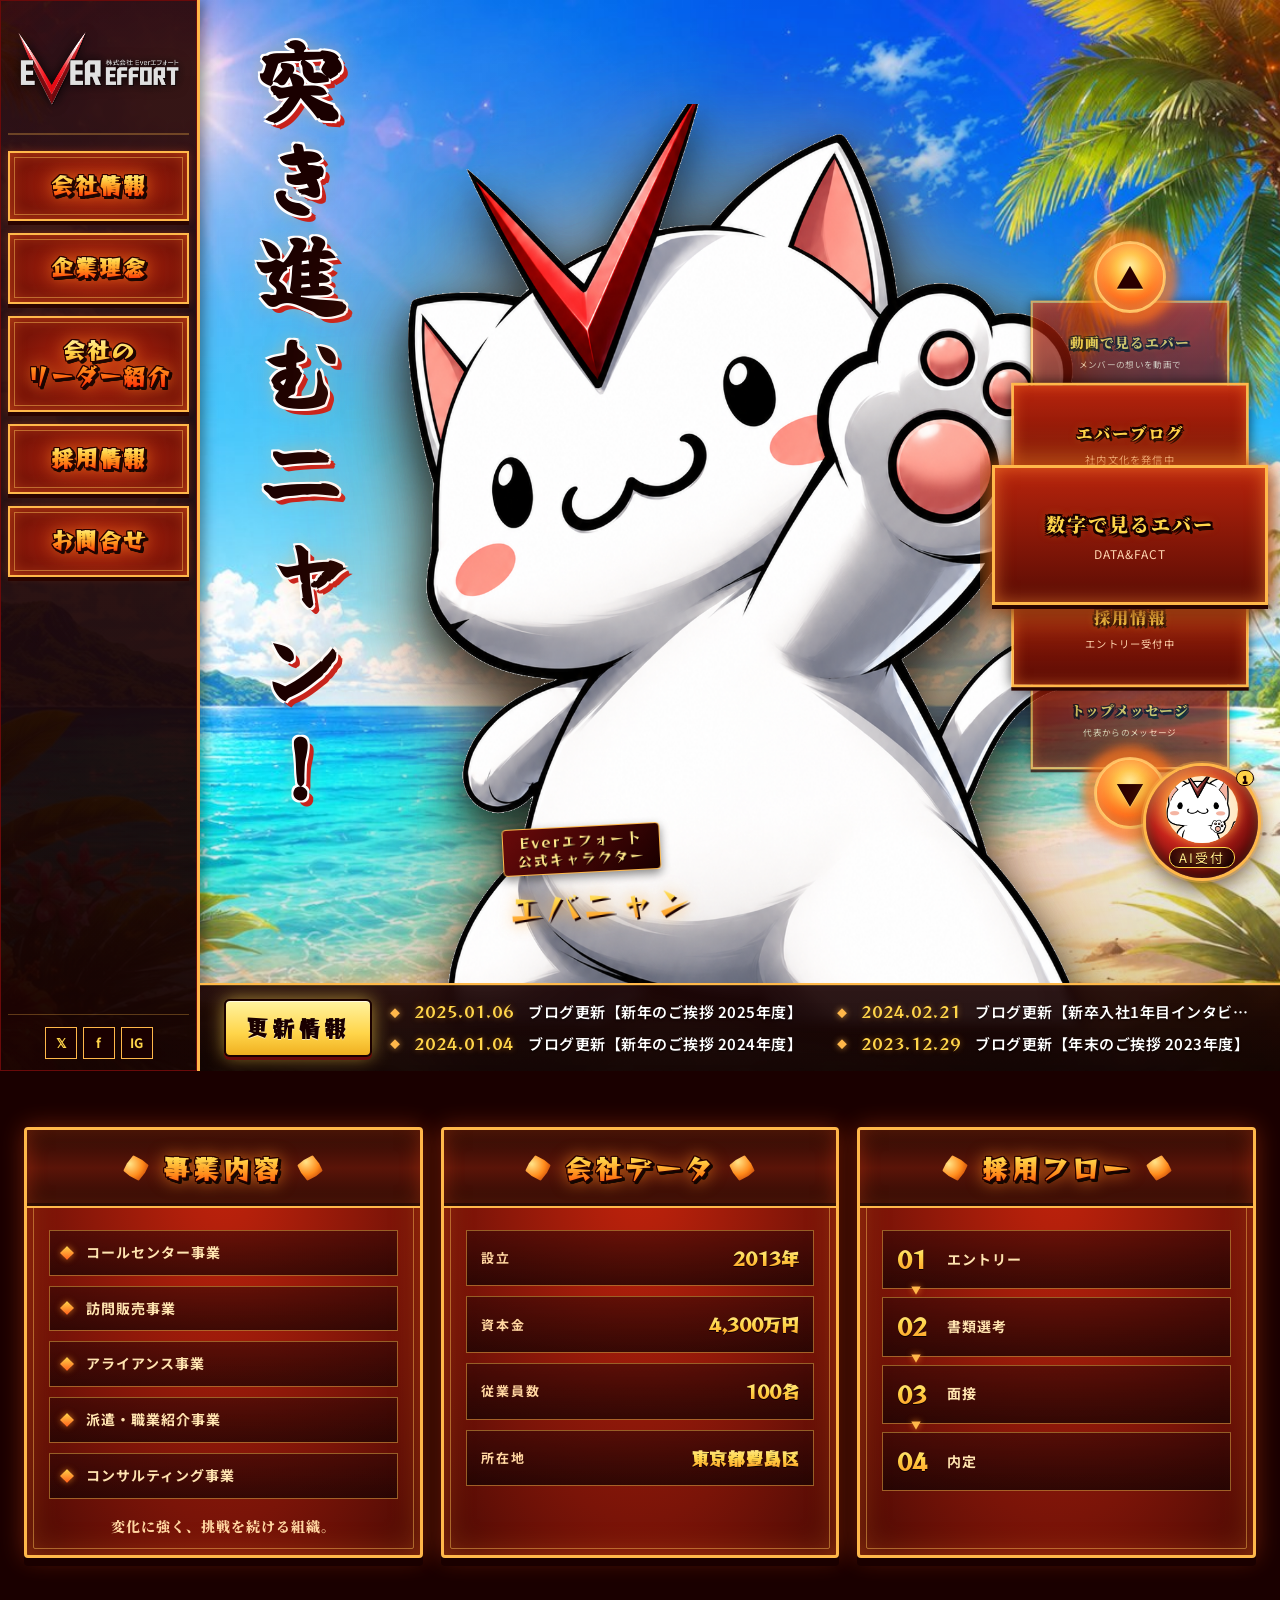
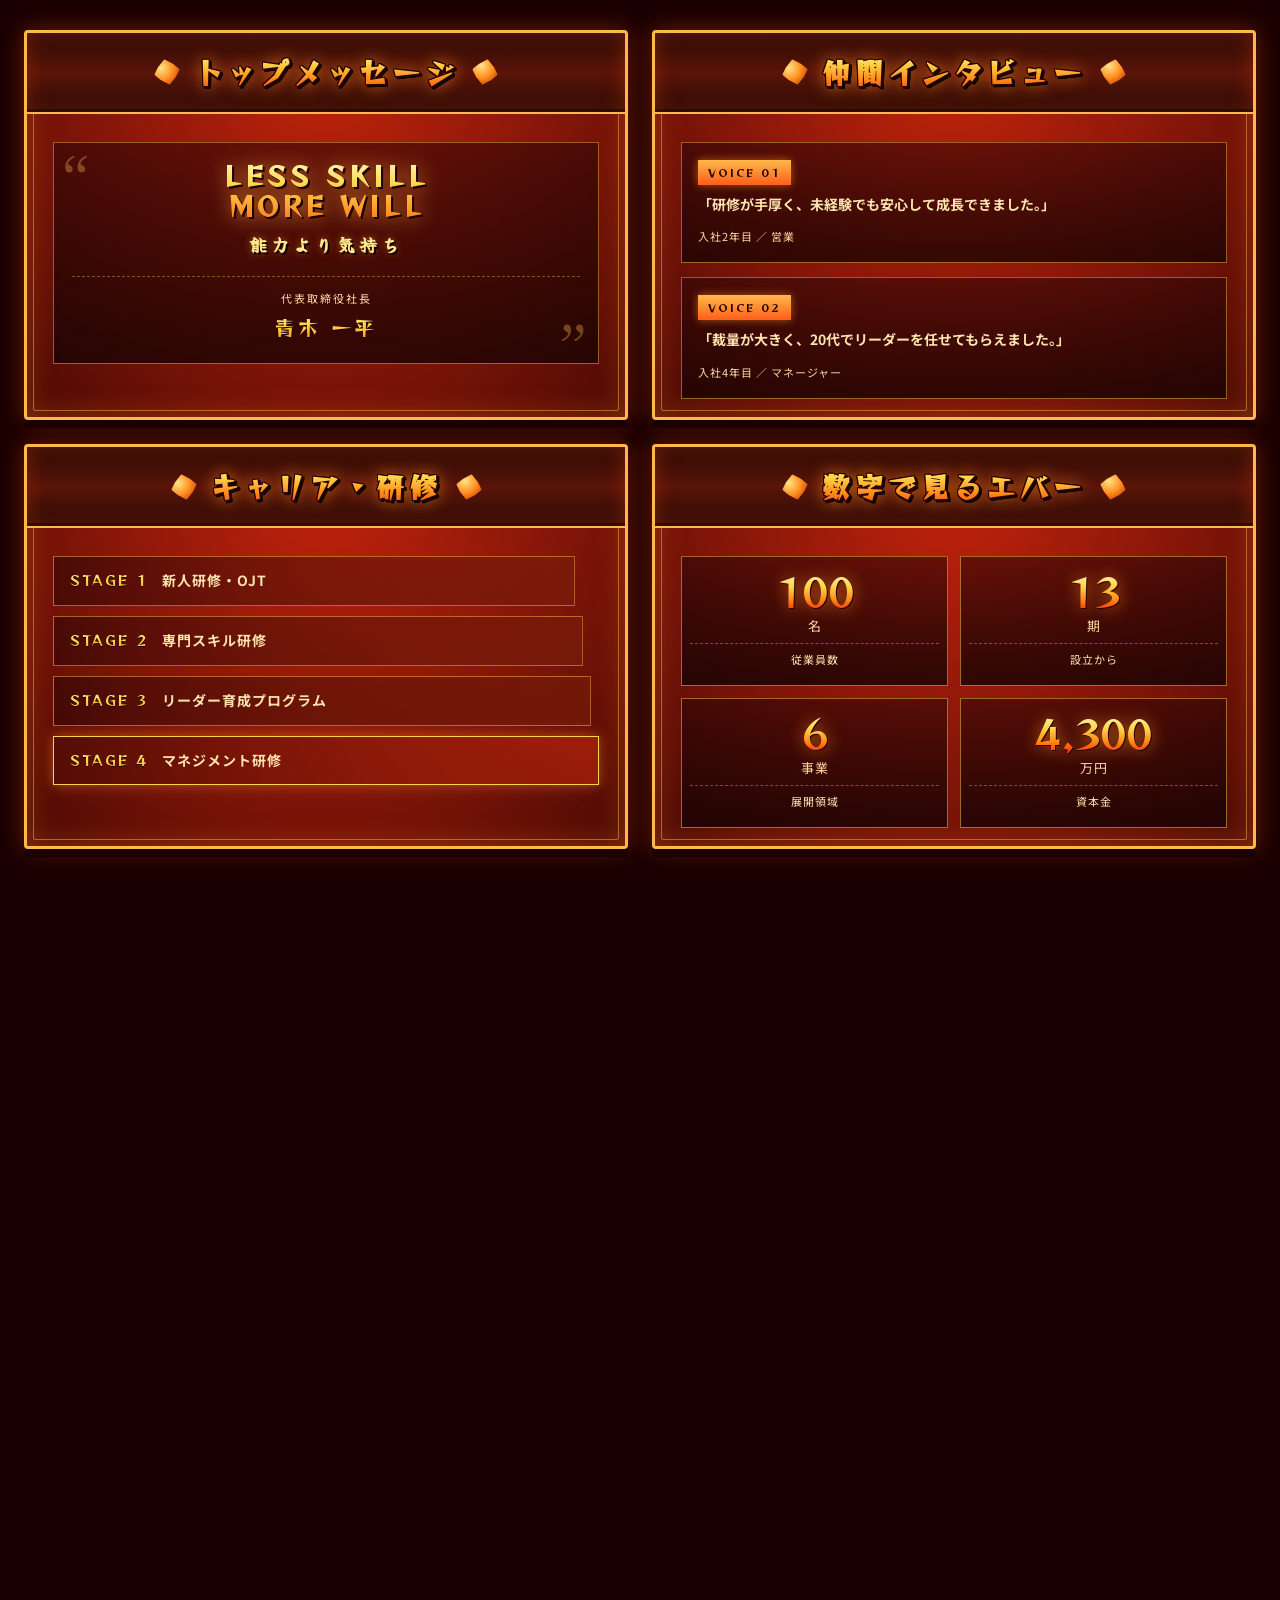
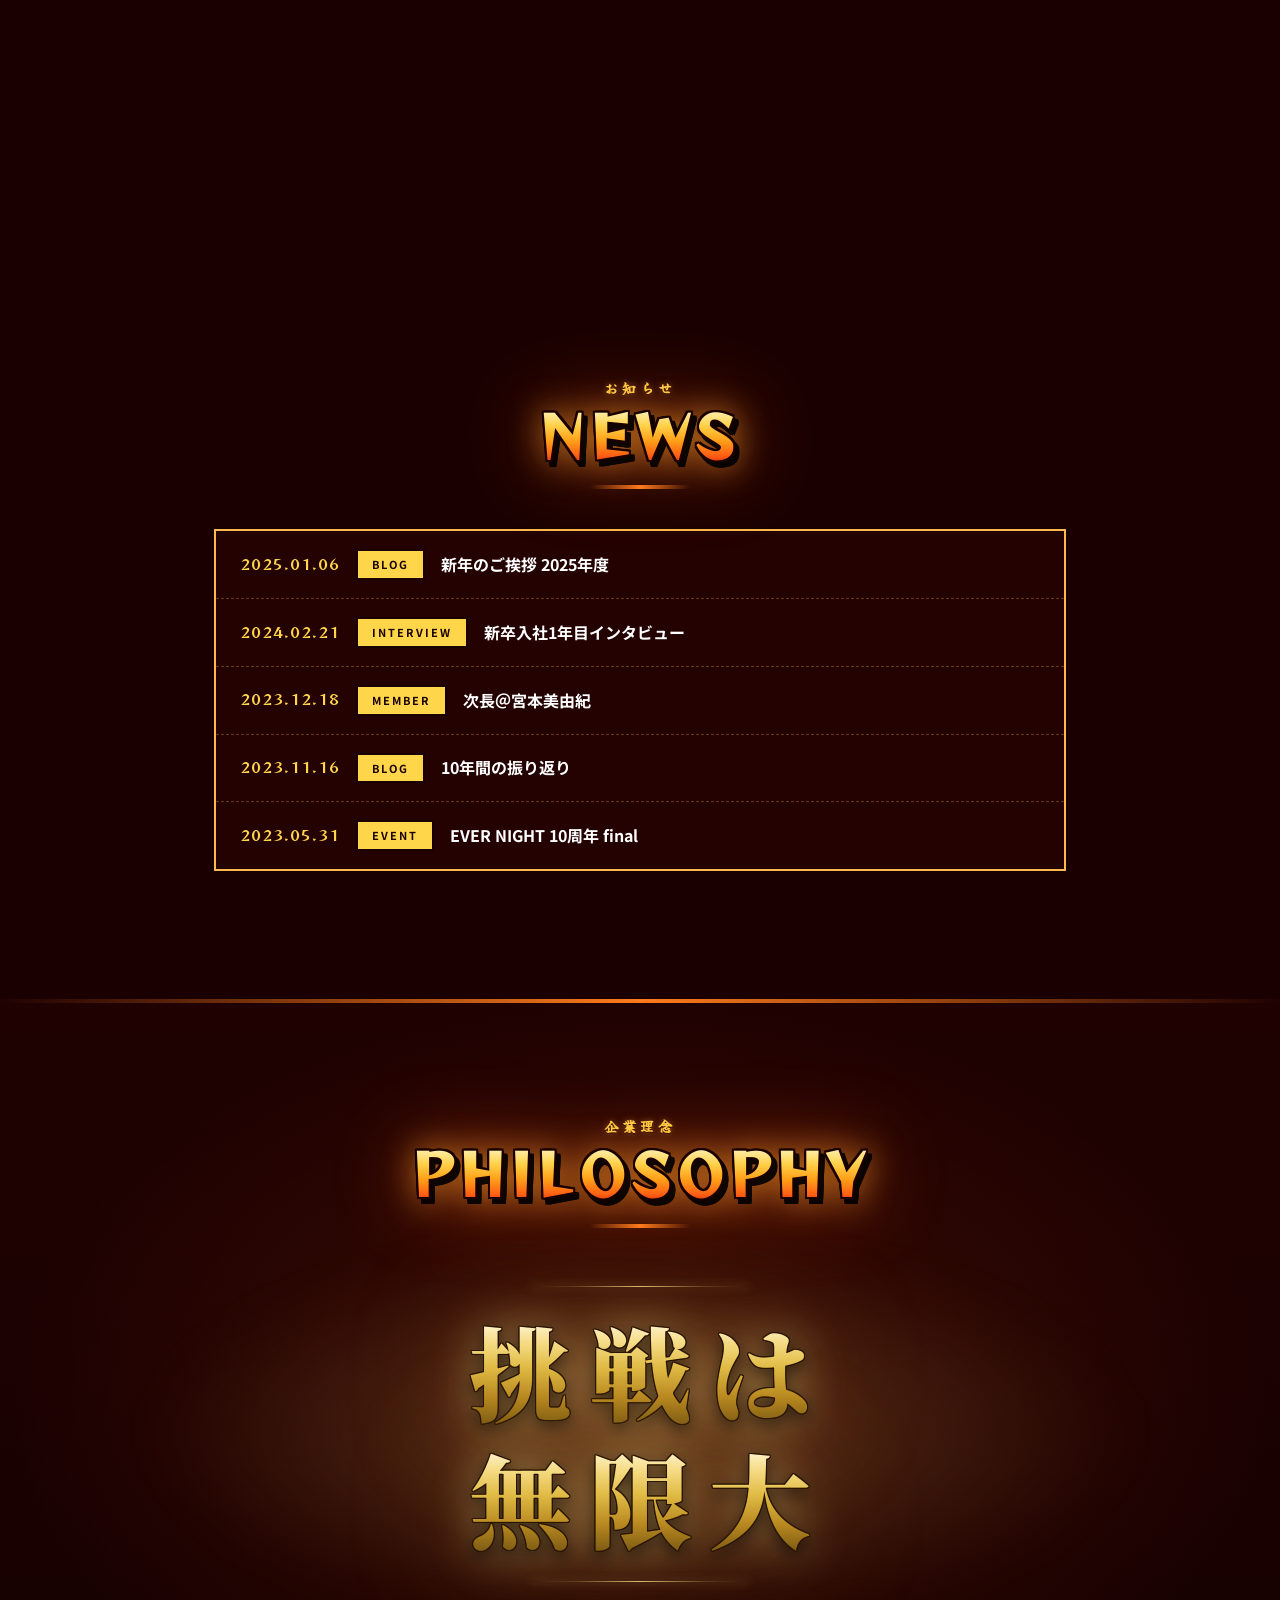
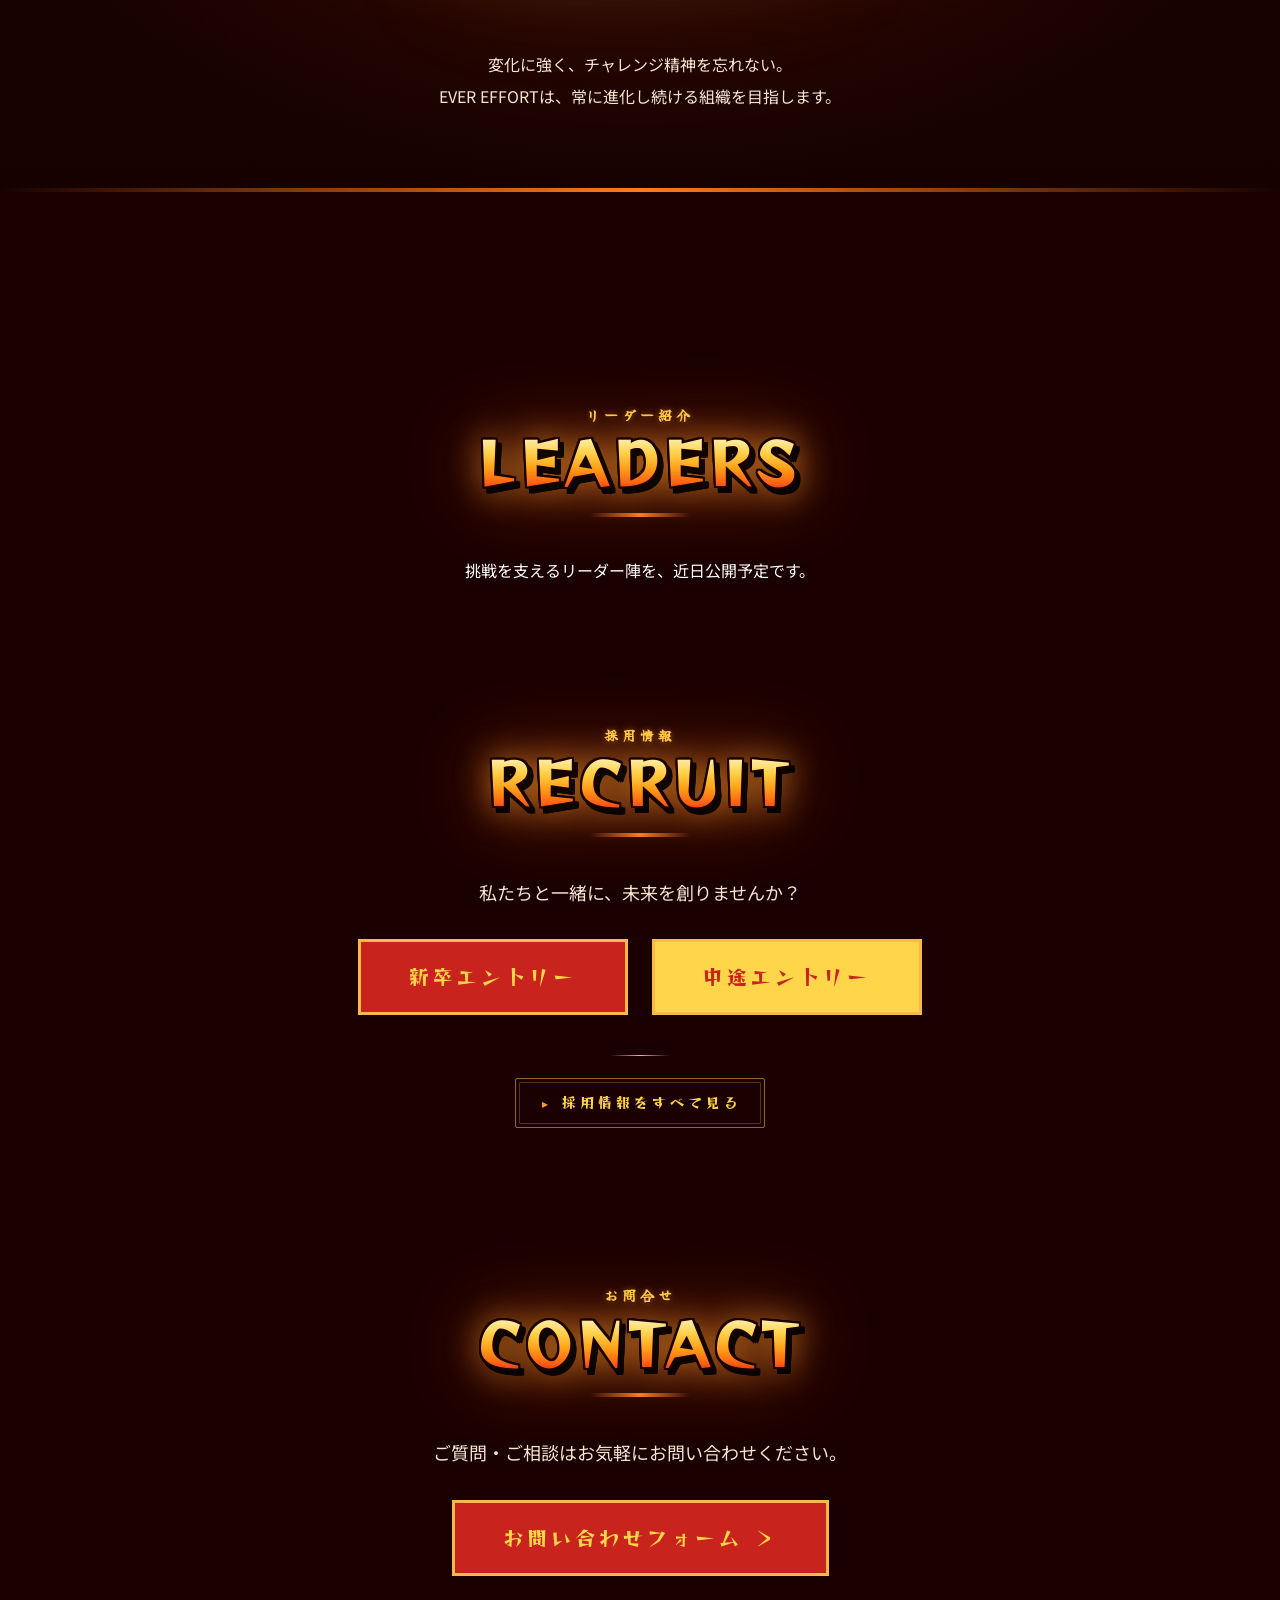
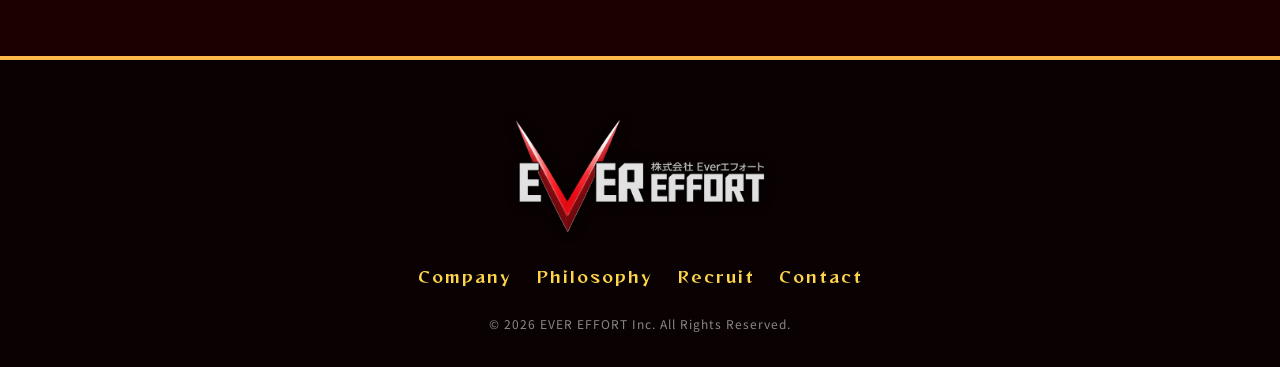
==== commit 4caa8b5b: "お問い合わせフォームを Web3Forms 経由のメール送信に変更 + A・K 動画追加 contact-form.js: - mailto: 起動方式を廃止し、Web3Forms (https://" ====
--- a/index.html
+++ b/index.html
@@ -6,7 +6,7 @@
 <meta http-equiv="Cache-Control" content="no-cache, no-store, must-revalidate">
 <meta http-equiv="Pragma" content="no-cache">
 <meta http-equiv="Expires" content="0">
-<meta name="build-version" content="20260520a">
+<meta name="build-version" content="20260521a">
 <title>EVER EFFORT | 株式会社エバーエフォート</title>
 <script>
   // 初期ロード時はURLハッシュを無視してFVから開始
@@ -46,9 +46,9 @@
 <link rel="preconnect" href="https://fonts.googleapis.com">
 <link rel="preconnect" href="https://fonts.gstatic.com" crossorigin>
 <link href="https://fonts.googleapis.com/css2?family=Noto+Sans+JP:wght@400;700;900&family=Noto+Serif+JP:wght@700;900&family=Reggae+One&family=RocknRoll+One&family=Yuji+Syuku&display=swap" rel="stylesheet">
-<link rel="stylesheet" href="css/style.css?v=20260520a">
-<link rel="stylesheet" href="css/mobile.css?v=20260520a">
-<link rel="stylesheet" href="css/chat-widget.css?v=20260520a">
+<link rel="stylesheet" href="css/style.css?v=20260521a">
+<link rel="stylesheet" href="css/mobile.css?v=20260521a">
+<link rel="stylesheet" href="css/chat-widget.css?v=20260521a">
 <style>
   /* モバイル版フッターナビ: 強制で1行横並び (キャッシュされた古いCSSへの最終手段) */
   @media (max-width: 768px) {
@@ -457,7 +457,7 @@
   <button id="topBtn" aria-label="ページトップへ"><span>▲</span><small>TOP</small></button>
 </footer>
 
-<script src="js/main.js?v=20260520a"></script>
-<script src="js/chat-widget.js?v=20260520a" defer></script>
+<script src="js/main.js?v=20260521a"></script>
+<script src="js/chat-widget.js?v=20260521a" defer></script>
 </body>
 </html>
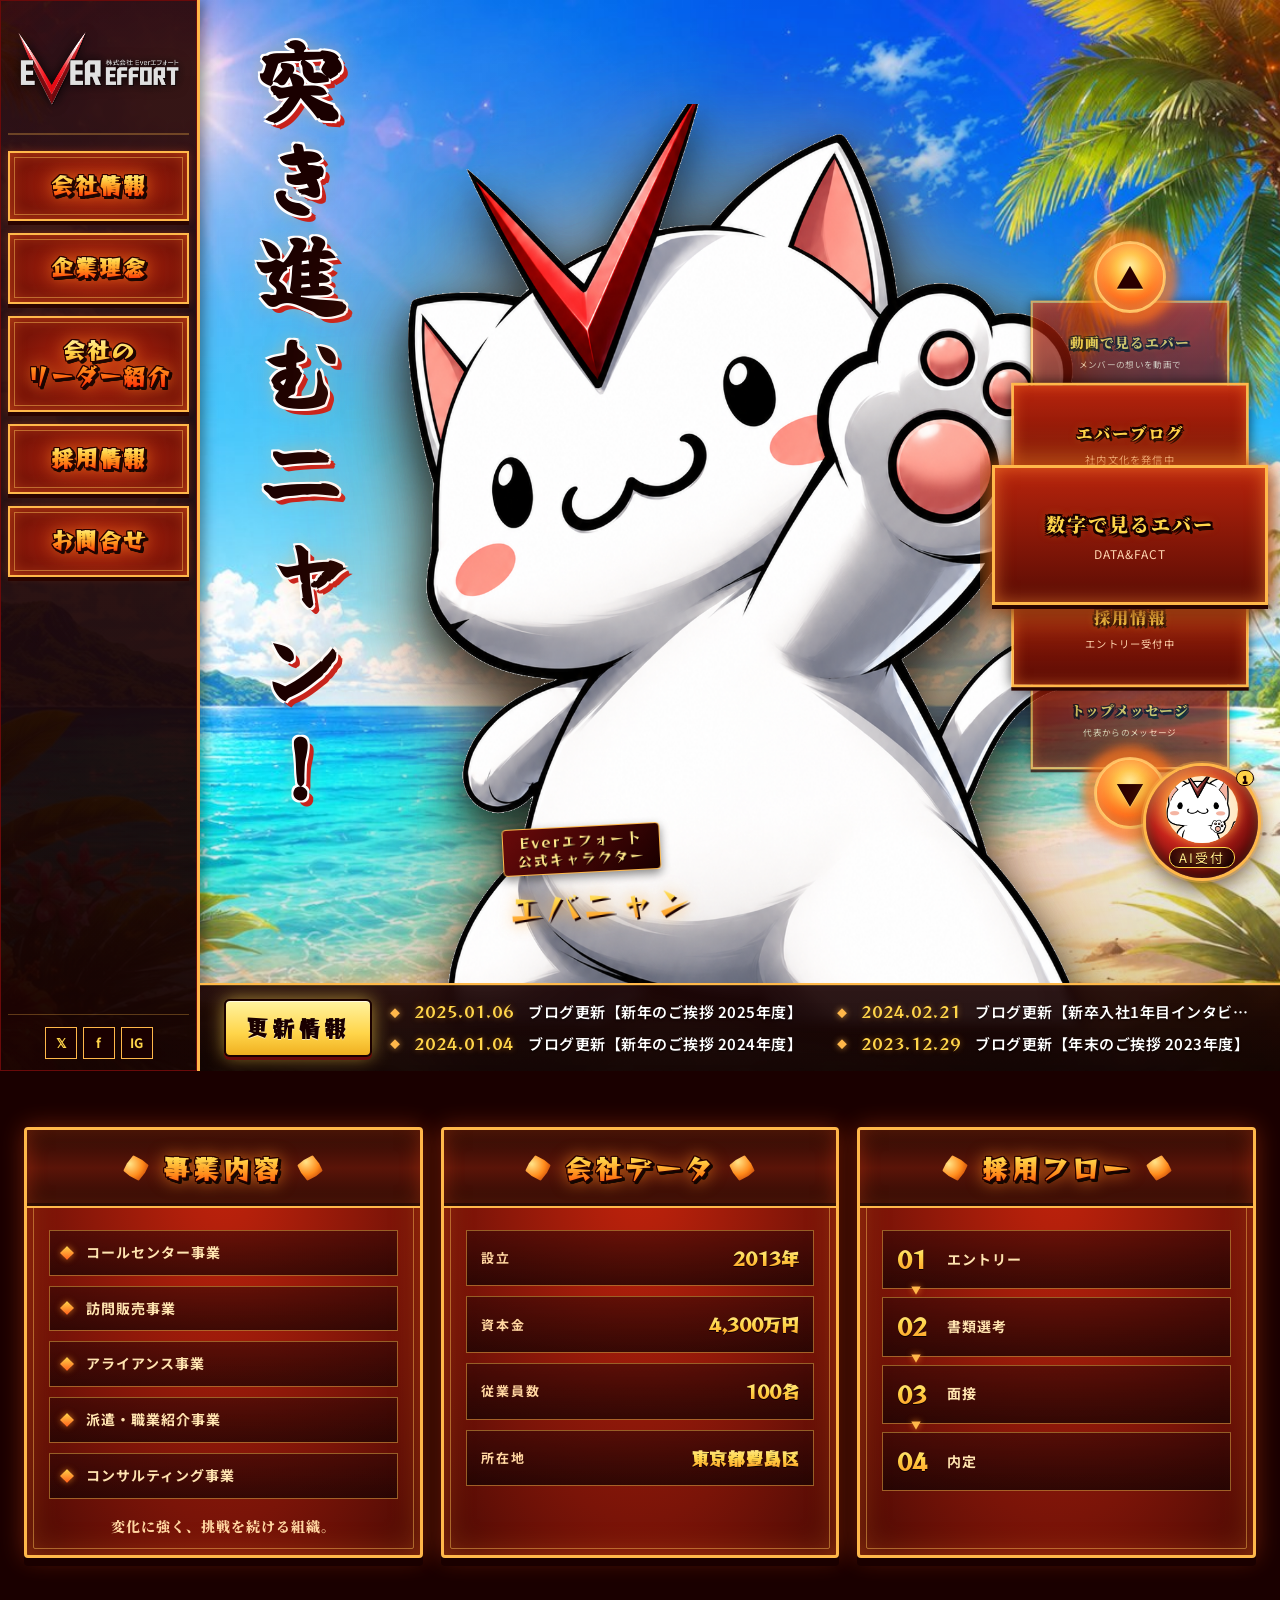
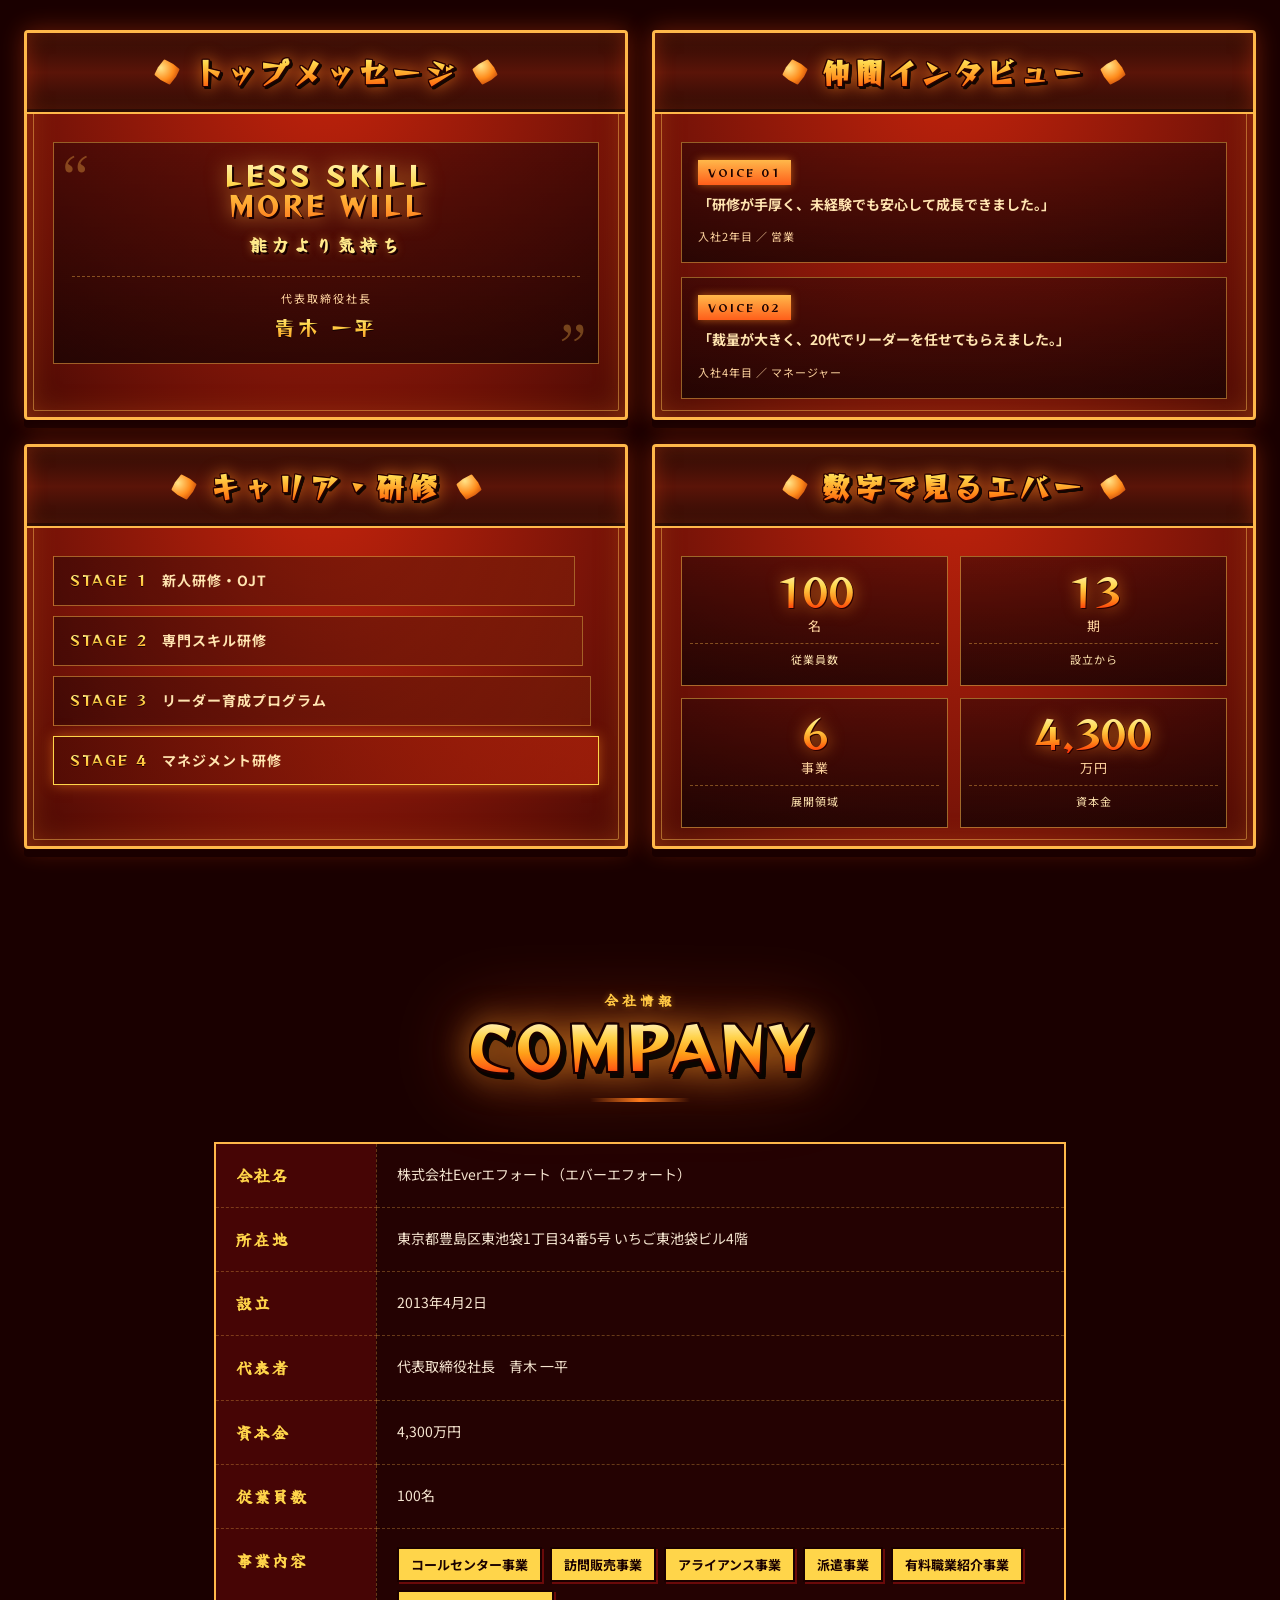
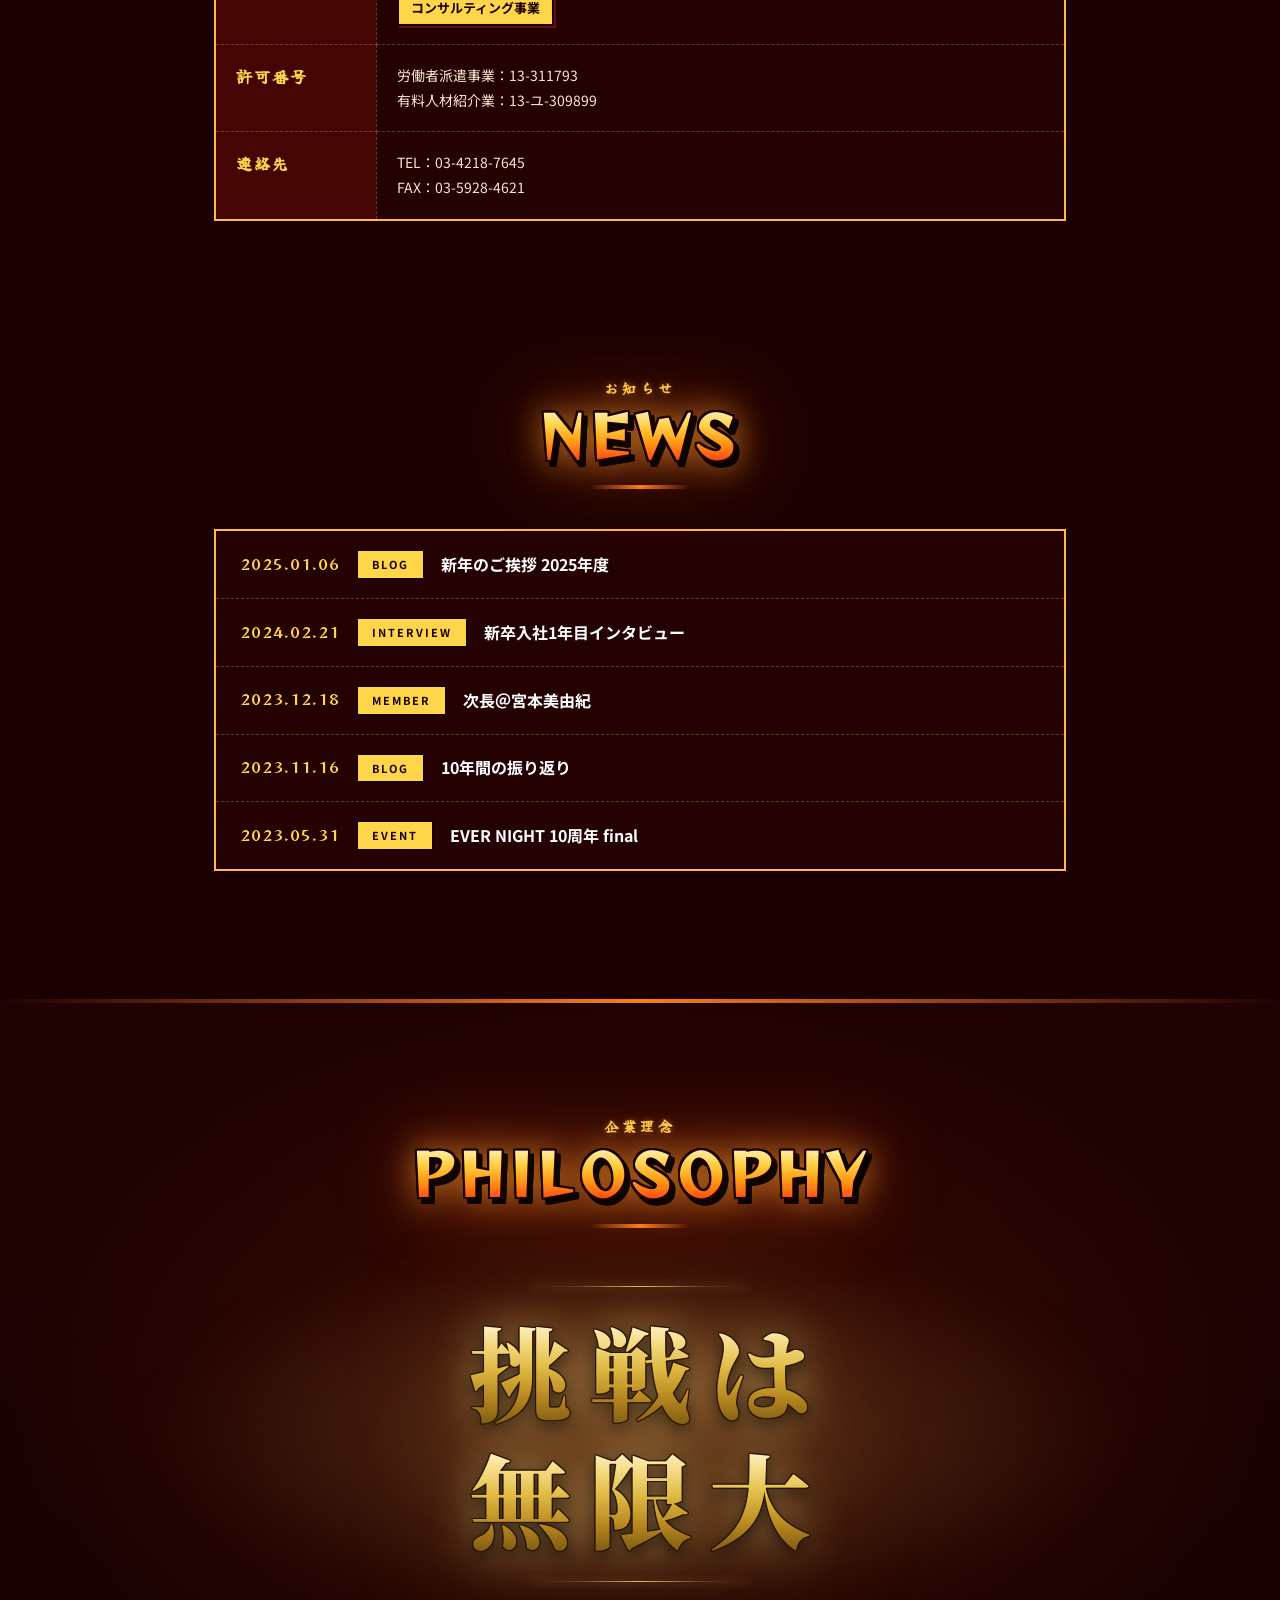
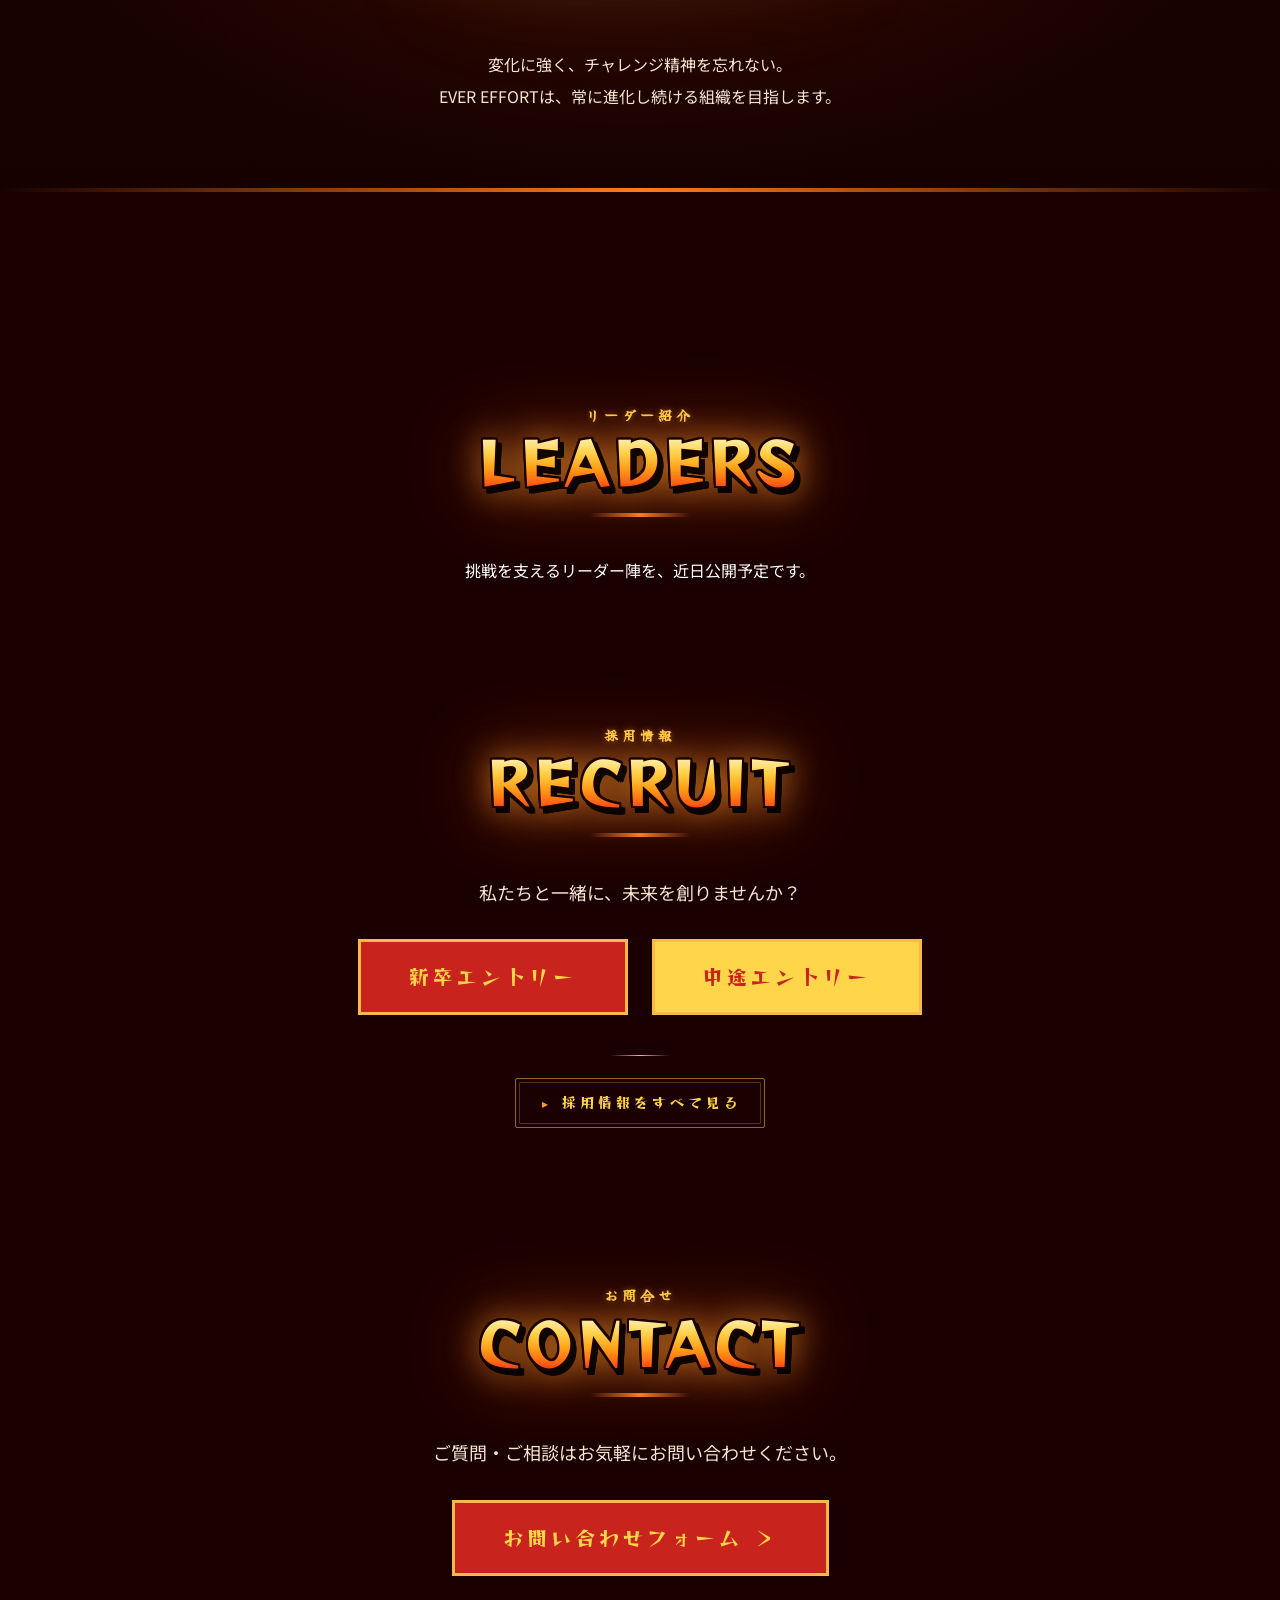
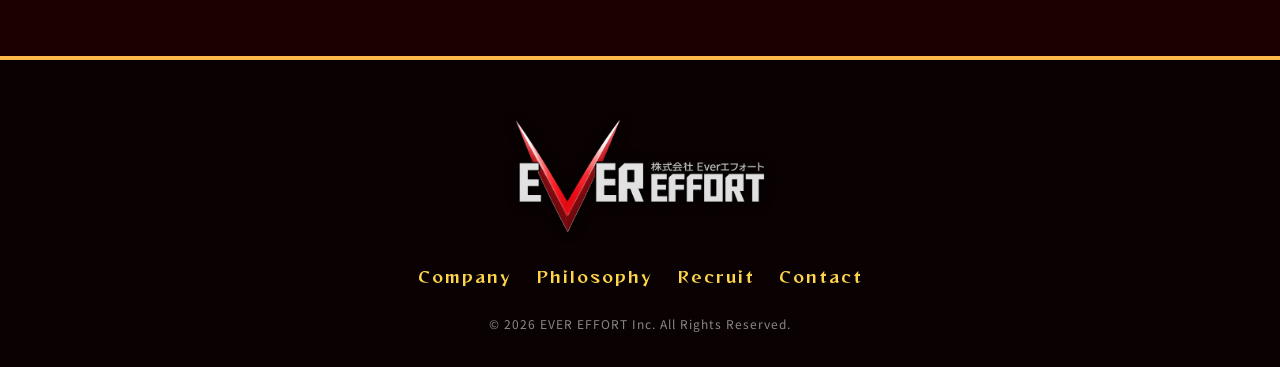
==== commit e833319a: "動画ページに A・I ボタン (MOVIE 08) を追加 A・I (https://youtu.be/zY1DHTMh07Q) を K・T の隣に追加。  Co-Authored-By: Claud" ====
--- a/index.html
+++ b/index.html
@@ -6,7 +6,7 @@
 <meta http-equiv="Cache-Control" content="no-cache, no-store, must-revalidate">
 <meta http-equiv="Pragma" content="no-cache">
 <meta http-equiv="Expires" content="0">
-<meta name="build-version" content="20260521a">
+<meta name="build-version" content="20260521c">
 <title>EVER EFFORT | 株式会社エバーエフォート</title>
 <script>
   // 初期ロード時はURLハッシュを無視してFVから開始
@@ -46,9 +46,9 @@
 <link rel="preconnect" href="https://fonts.googleapis.com">
 <link rel="preconnect" href="https://fonts.gstatic.com" crossorigin>
 <link href="https://fonts.googleapis.com/css2?family=Noto+Sans+JP:wght@400;700;900&family=Noto+Serif+JP:wght@700;900&family=Reggae+One&family=RocknRoll+One&family=Yuji+Syuku&display=swap" rel="stylesheet">
-<link rel="stylesheet" href="css/style.css?v=20260521a">
-<link rel="stylesheet" href="css/mobile.css?v=20260521a">
-<link rel="stylesheet" href="css/chat-widget.css?v=20260521a">
+<link rel="stylesheet" href="css/style.css?v=20260521c">
+<link rel="stylesheet" href="css/mobile.css?v=20260521c">
+<link rel="stylesheet" href="css/chat-widget.css?v=20260521c">
 <style>
   /* モバイル版フッターナビ: 強制で1行横並び (キャッシュされた古いCSSへの最終手段) */
   @media (max-width: 768px) {
@@ -457,7 +457,7 @@
   <button id="topBtn" aria-label="ページトップへ"><span>▲</span><small>TOP</small></button>
 </footer>
 
-<script src="js/main.js?v=20260521a"></script>
-<script src="js/chat-widget.js?v=20260521a" defer></script>
+<script src="js/main.js?v=20260521c"></script>
+<script src="js/chat-widget.js?v=20260521c" defer></script>
 </body>
 </html>
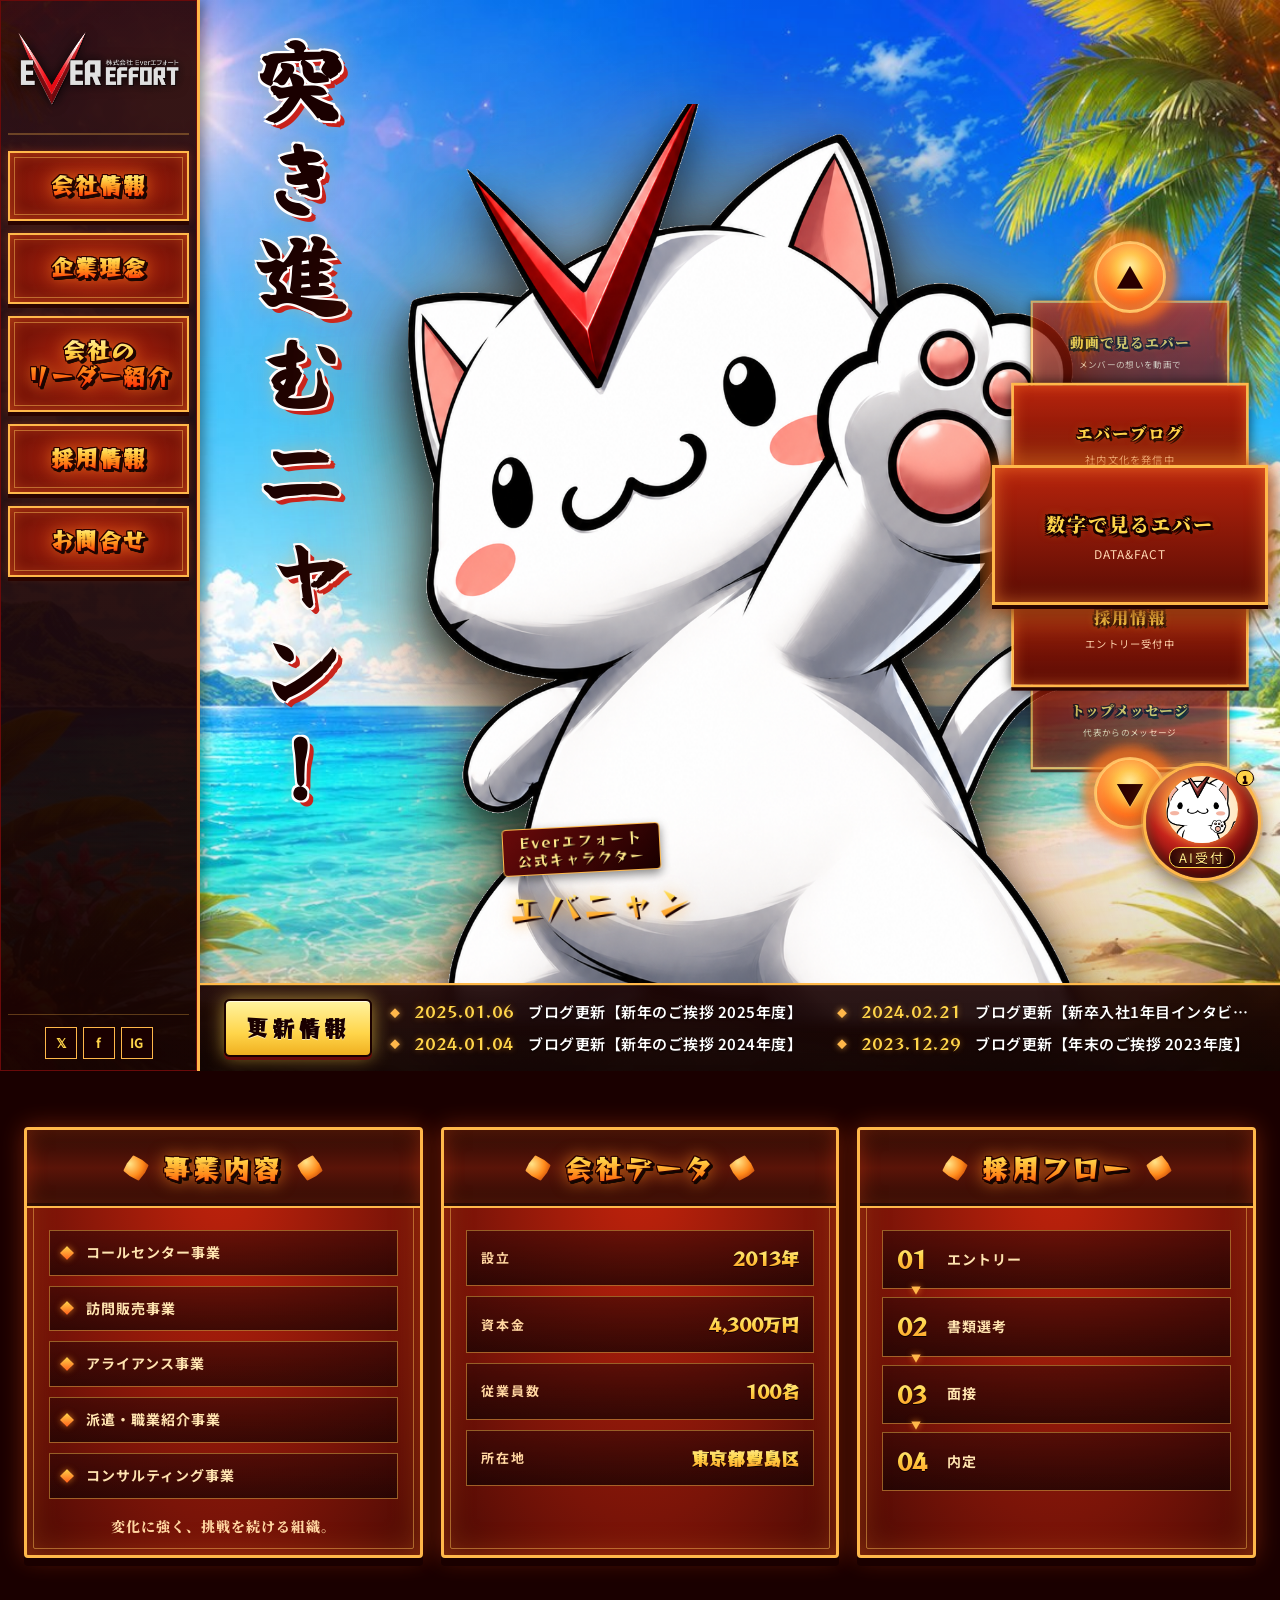
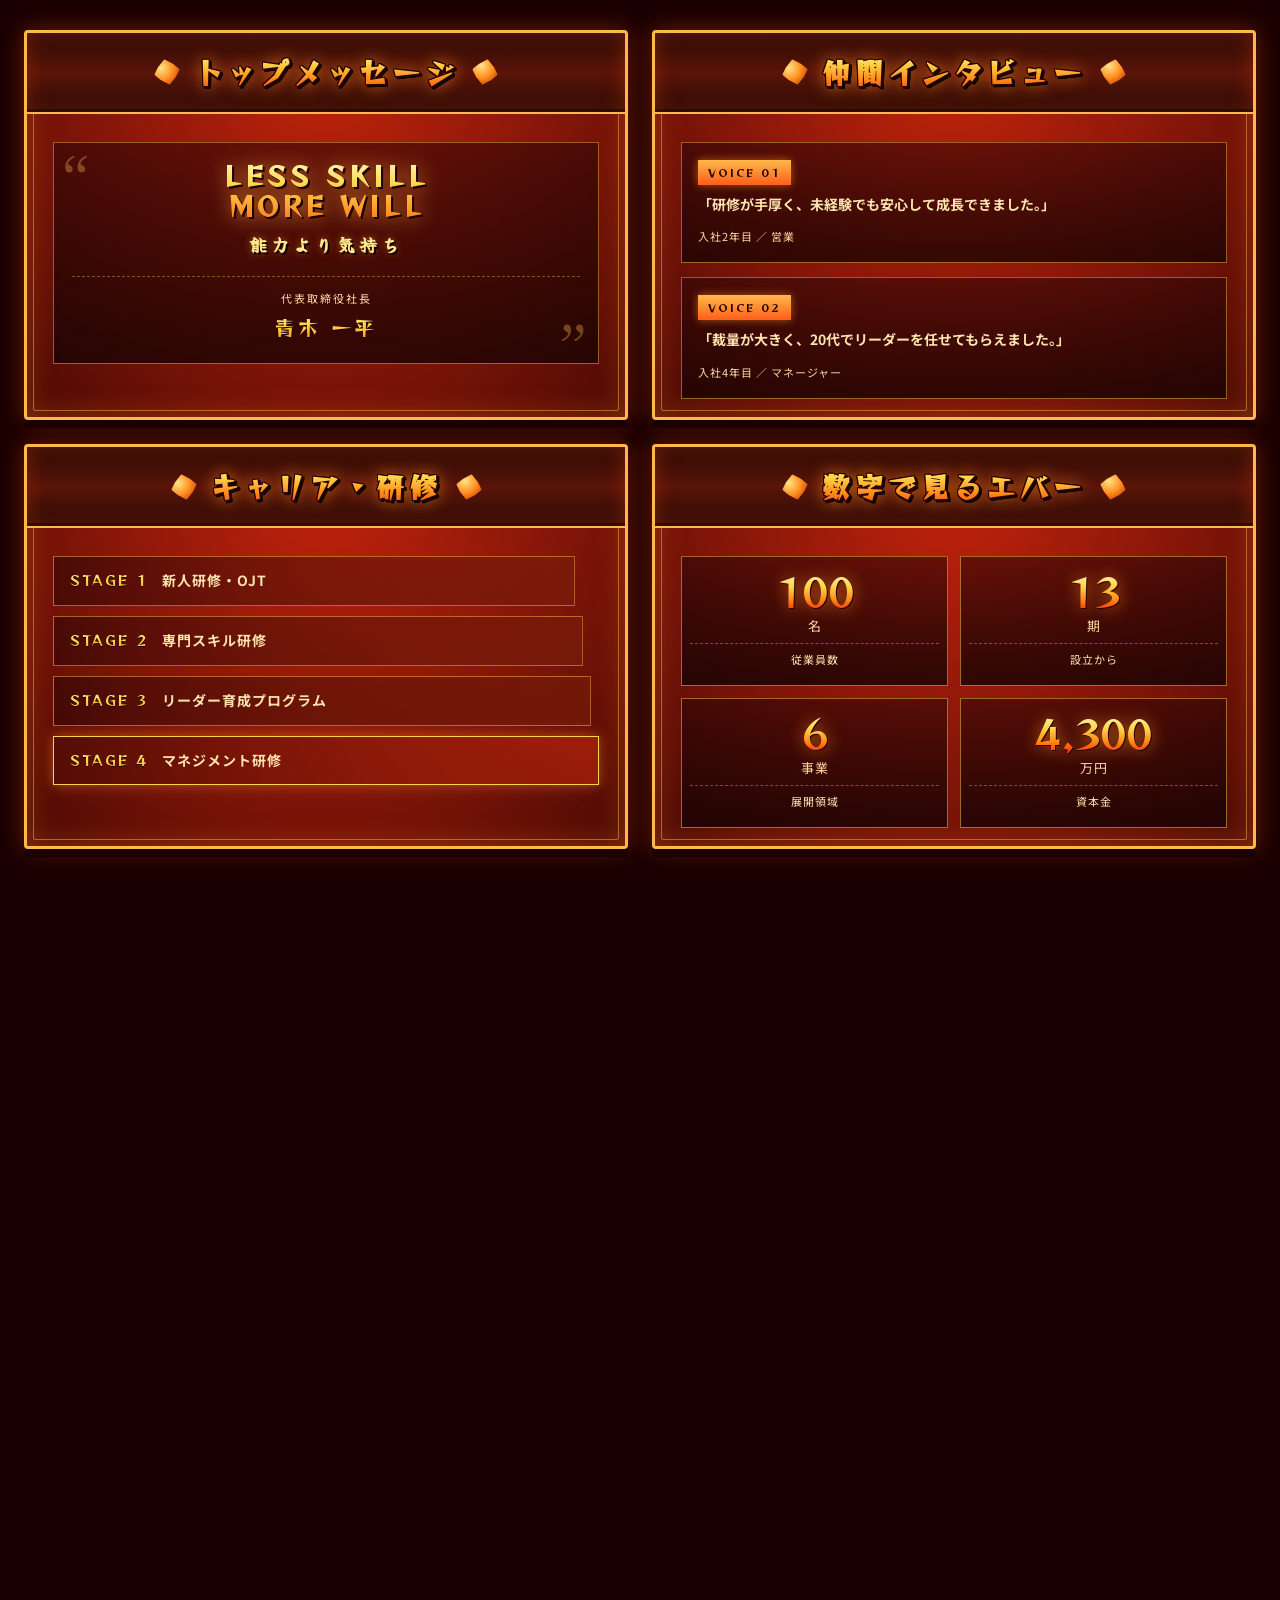
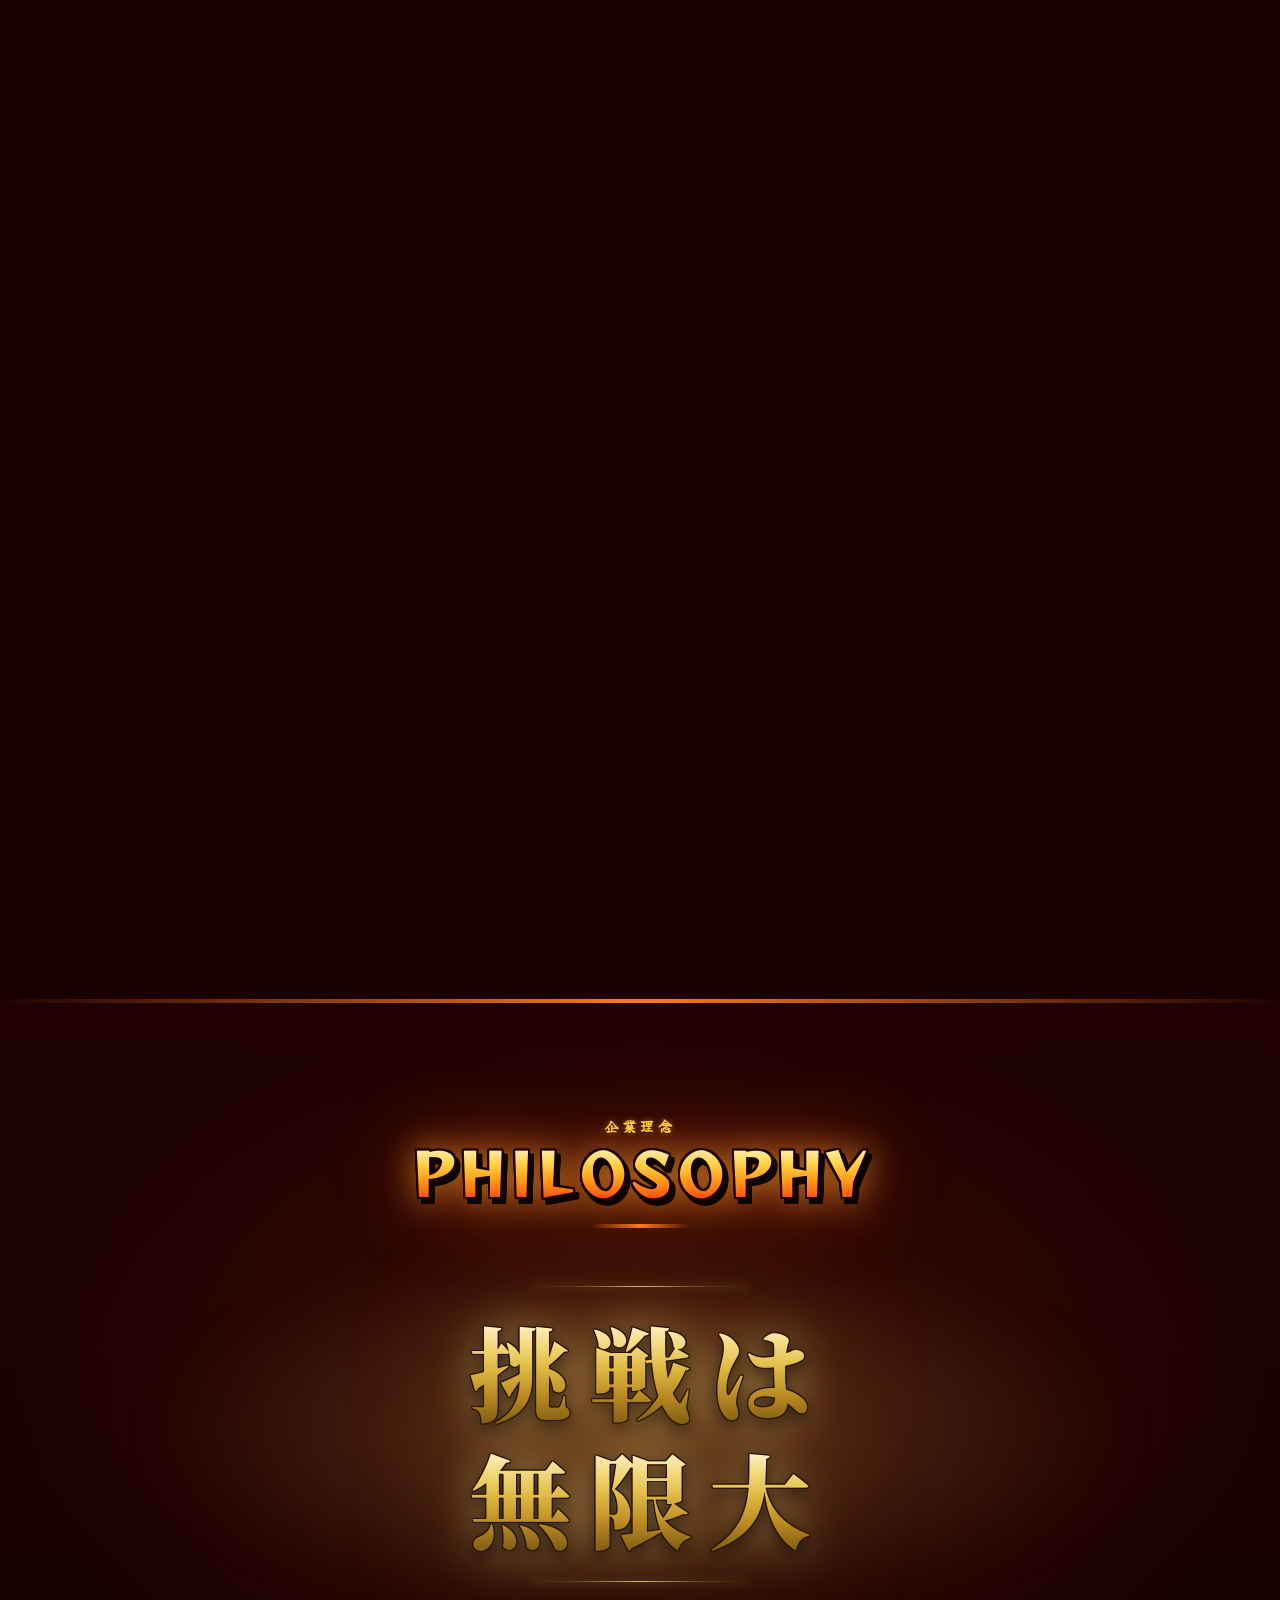
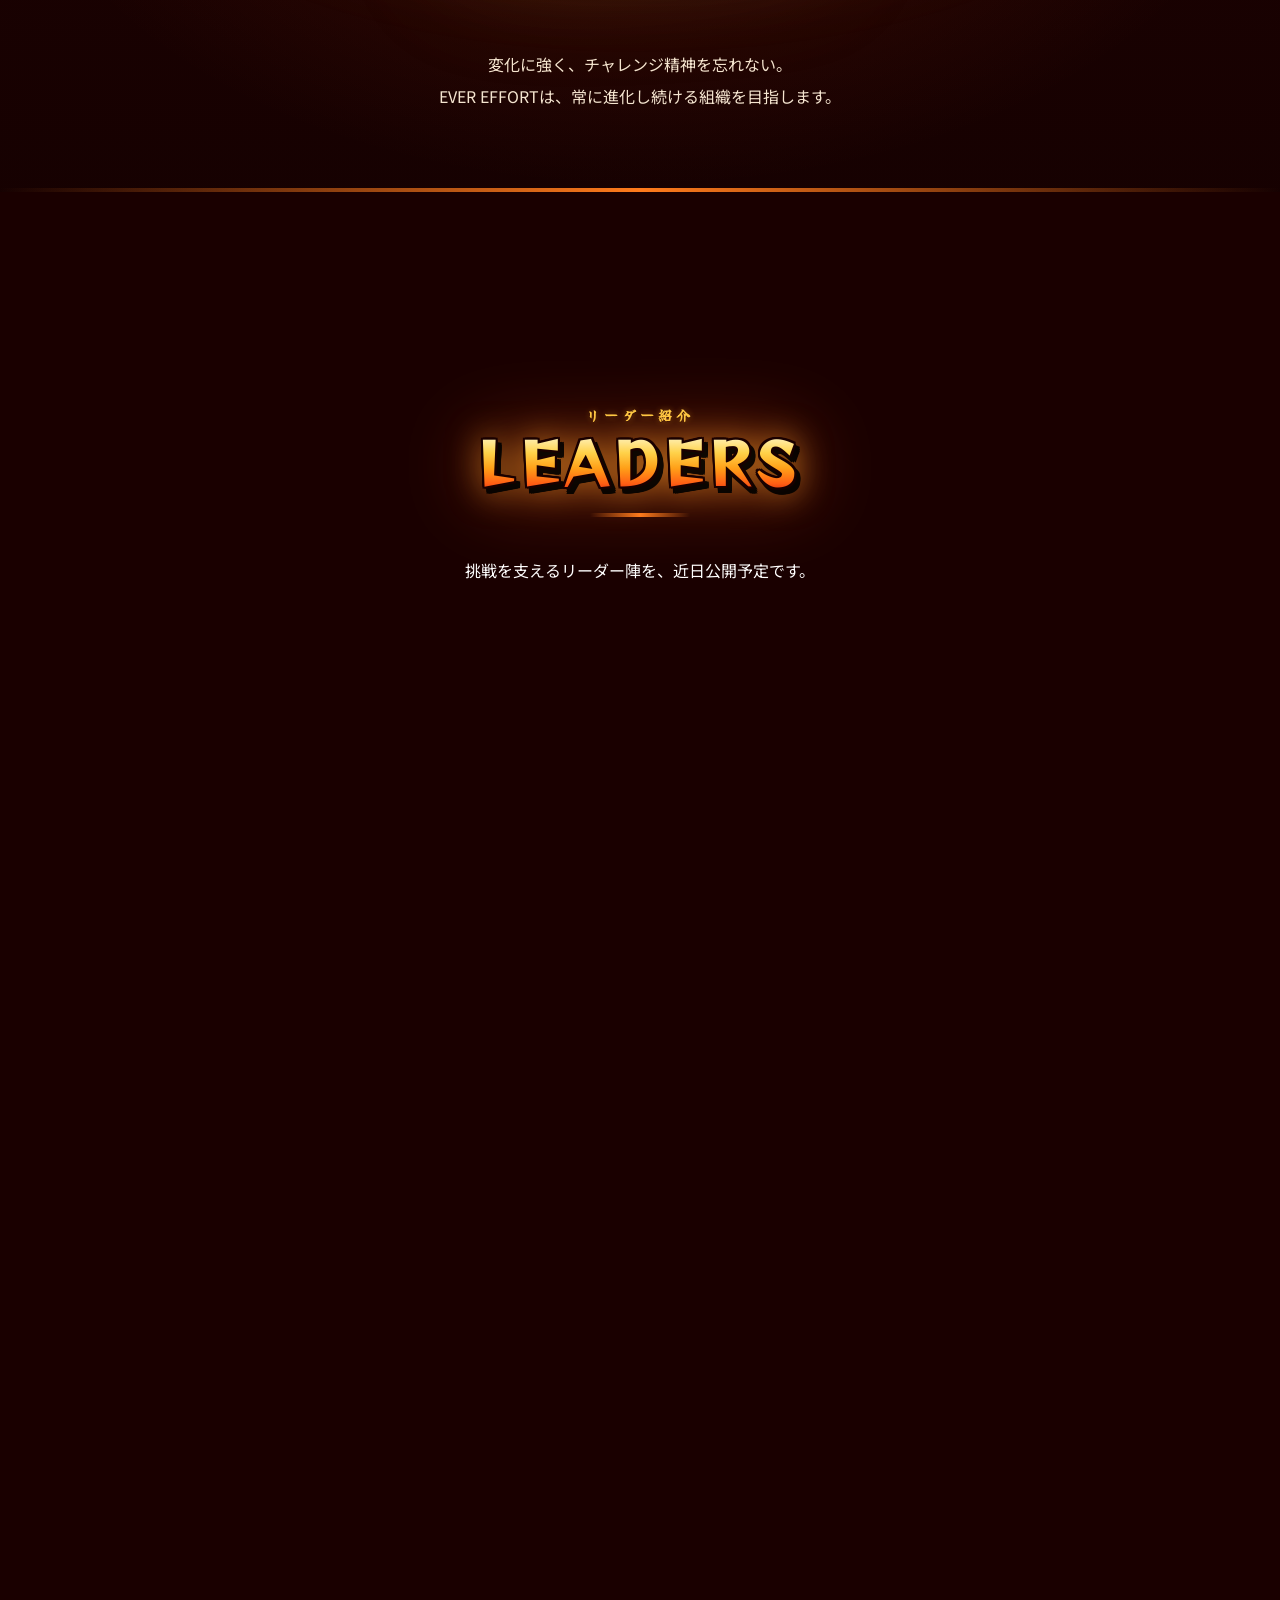
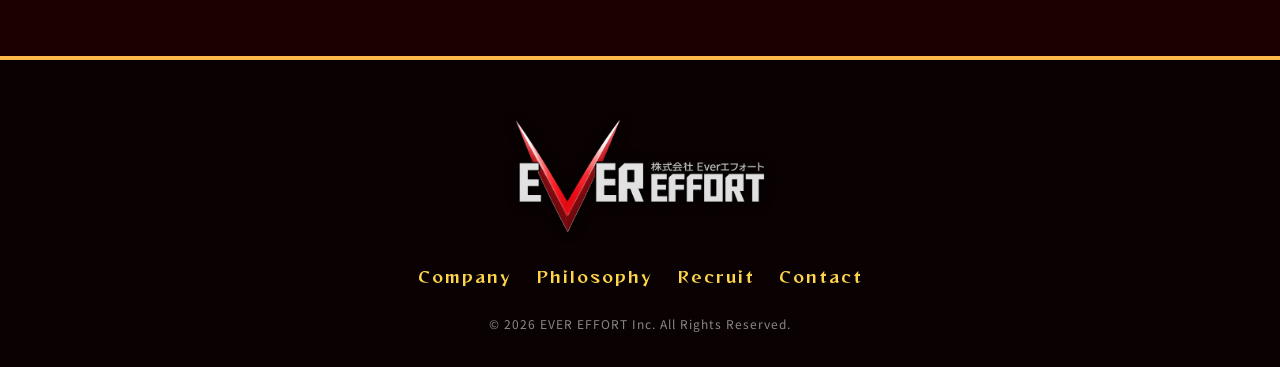
==== commit ee06c0b3: "動画ページに A・S ボタン (MOVIE 10) を追加 (ラスト) A・S (https://youtu.be/GkEfQxdMh4M) を S・S の隣に追加。 これで Y・M / Y・I / " ====
--- a/index.html
+++ b/index.html
@@ -6,7 +6,7 @@
 <meta http-equiv="Cache-Control" content="no-cache, no-store, must-revalidate">
 <meta http-equiv="Pragma" content="no-cache">
 <meta http-equiv="Expires" content="0">
-<meta name="build-version" content="20260521c">
+<meta name="build-version" content="20260521e">
 <title>EVER EFFORT | 株式会社エバーエフォート</title>
 <script>
   // 初期ロード時はURLハッシュを無視してFVから開始
@@ -46,9 +46,9 @@
 <link rel="preconnect" href="https://fonts.googleapis.com">
 <link rel="preconnect" href="https://fonts.gstatic.com" crossorigin>
 <link href="https://fonts.googleapis.com/css2?family=Noto+Sans+JP:wght@400;700;900&family=Noto+Serif+JP:wght@700;900&family=Reggae+One&family=RocknRoll+One&family=Yuji+Syuku&display=swap" rel="stylesheet">
-<link rel="stylesheet" href="css/style.css?v=20260521c">
-<link rel="stylesheet" href="css/mobile.css?v=20260521c">
-<link rel="stylesheet" href="css/chat-widget.css?v=20260521c">
+<link rel="stylesheet" href="css/style.css?v=20260521e">
+<link rel="stylesheet" href="css/mobile.css?v=20260521e">
+<link rel="stylesheet" href="css/chat-widget.css?v=20260521e">
 <style>
   /* モバイル版フッターナビ: 強制で1行横並び (キャッシュされた古いCSSへの最終手段) */
   @media (max-width: 768px) {
@@ -457,7 +457,7 @@
   <button id="topBtn" aria-label="ページトップへ"><span>▲</span><small>TOP</small></button>
 </footer>
 
-<script src="js/main.js?v=20260521c"></script>
-<script src="js/chat-widget.js?v=20260521c" defer></script>
+<script src="js/main.js?v=20260521e"></script>
+<script src="js/chat-widget.js?v=20260521e" defer></script>
 </body>
 </html>
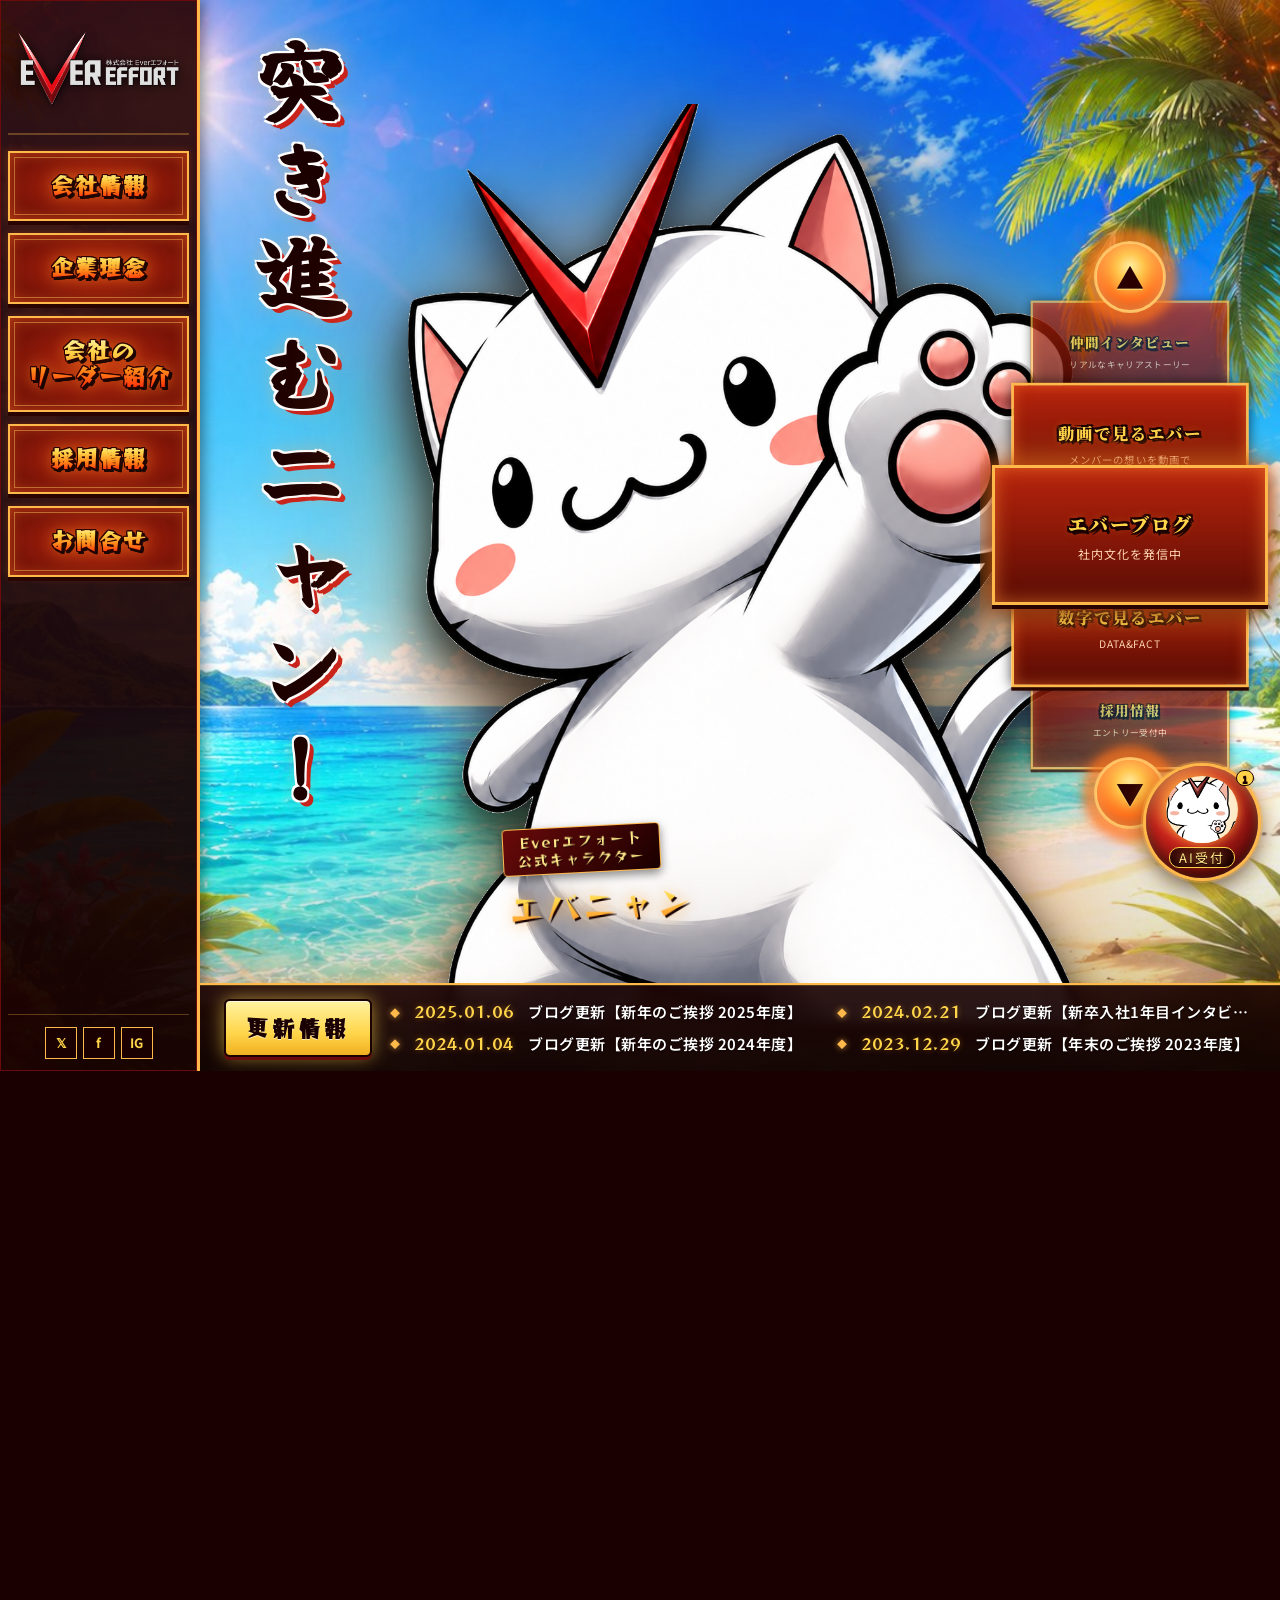
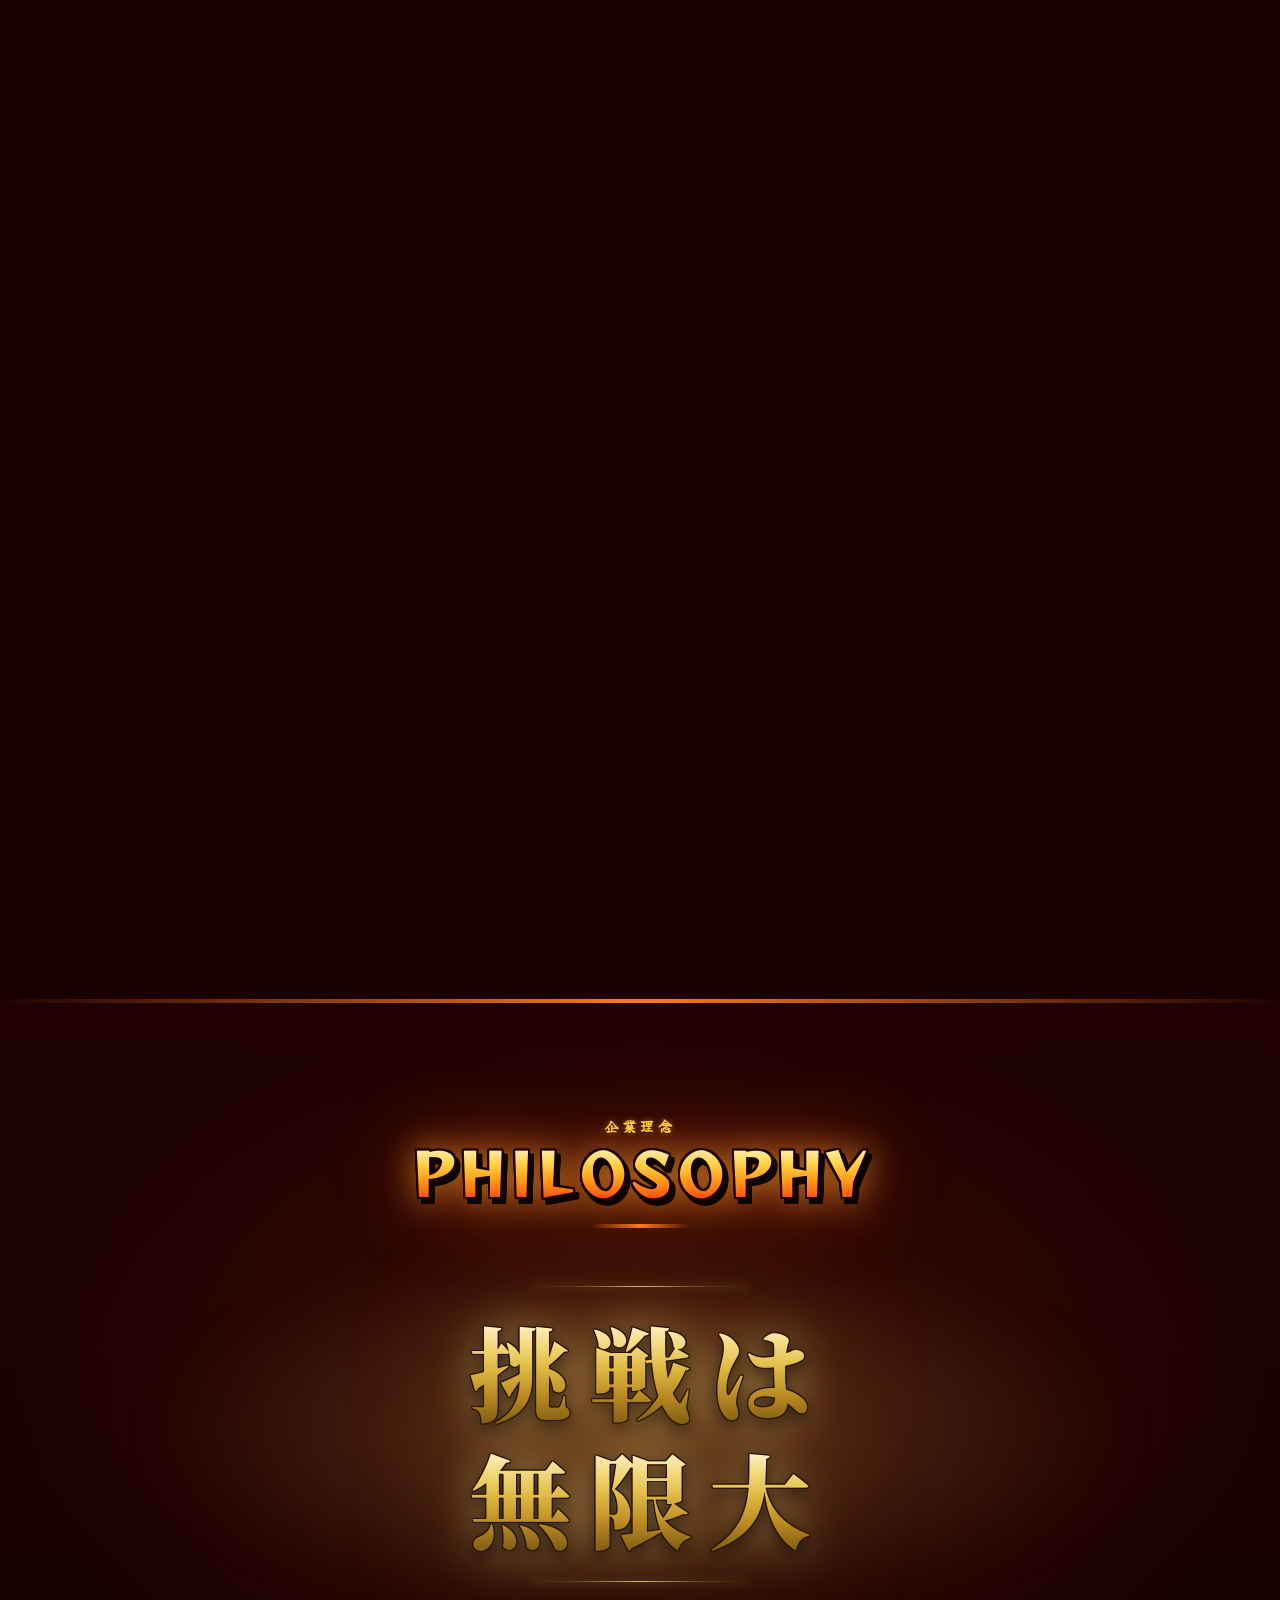
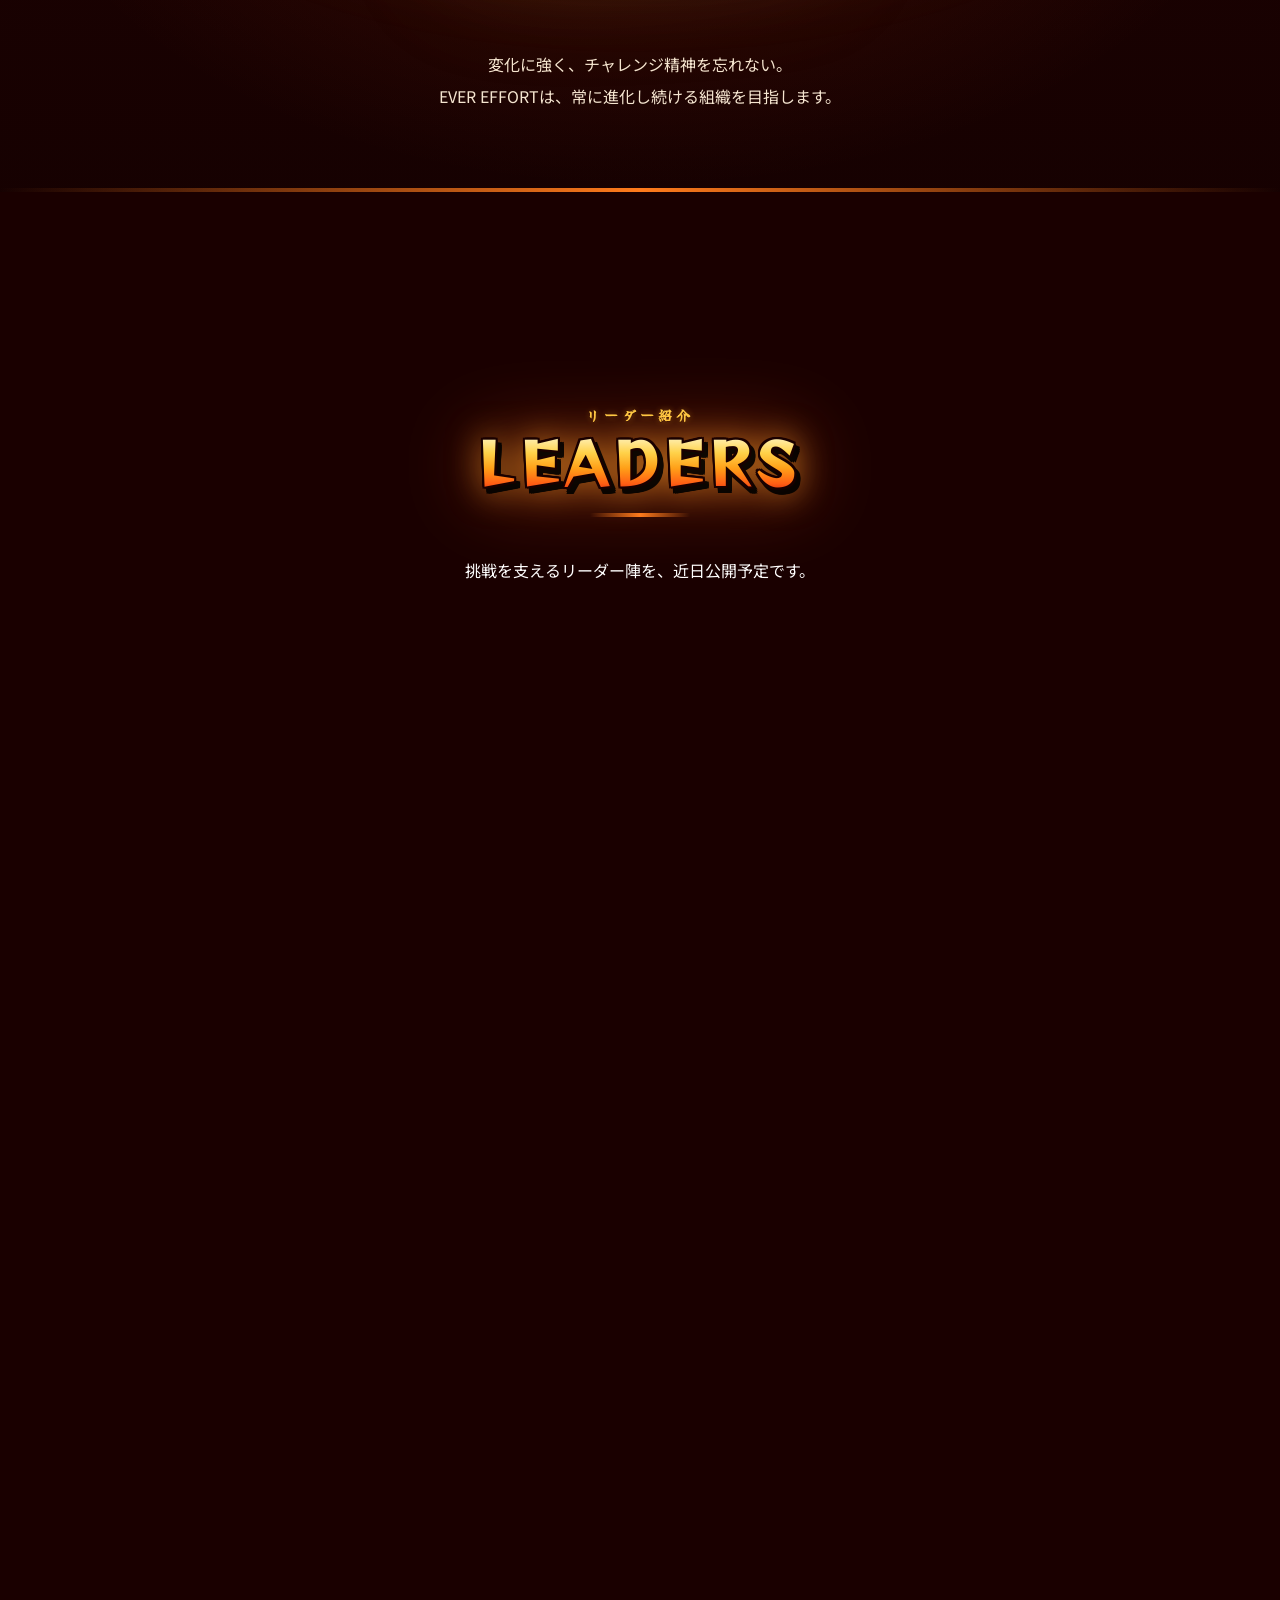
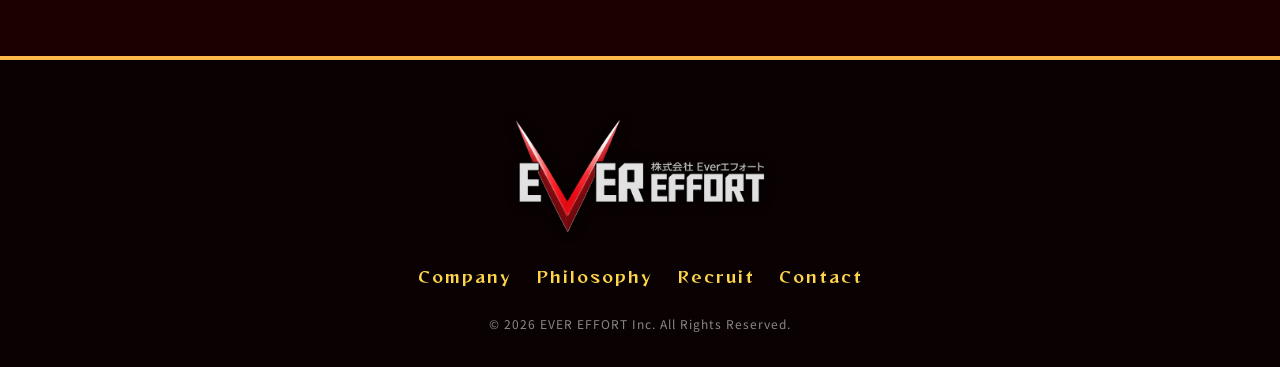
==== commit 35351e95: "動画ページのグリッドを 5列 × 2行 レイアウトに変更 メンバー10名を1画面で見渡せるように、デスクトップでは 2行 × 5列の配置に変更。  - .vd-list max-width: 1060" ====
--- a/index.html
+++ b/index.html
@@ -6,7 +6,7 @@
 <meta http-equiv="Cache-Control" content="no-cache, no-store, must-revalidate">
 <meta http-equiv="Pragma" content="no-cache">
 <meta http-equiv="Expires" content="0">
-<meta name="build-version" content="20260521e">
+<meta name="build-version" content="20260521f">
 <title>EVER EFFORT | 株式会社エバーエフォート</title>
 <script>
   // 初期ロード時はURLハッシュを無視してFVから開始
@@ -46,9 +46,9 @@
 <link rel="preconnect" href="https://fonts.googleapis.com">
 <link rel="preconnect" href="https://fonts.gstatic.com" crossorigin>
 <link href="https://fonts.googleapis.com/css2?family=Noto+Sans+JP:wght@400;700;900&family=Noto+Serif+JP:wght@700;900&family=Reggae+One&family=RocknRoll+One&family=Yuji+Syuku&display=swap" rel="stylesheet">
-<link rel="stylesheet" href="css/style.css?v=20260521e">
-<link rel="stylesheet" href="css/mobile.css?v=20260521e">
-<link rel="stylesheet" href="css/chat-widget.css?v=20260521e">
+<link rel="stylesheet" href="css/style.css?v=20260521f">
+<link rel="stylesheet" href="css/mobile.css?v=20260521f">
+<link rel="stylesheet" href="css/chat-widget.css?v=20260521f">
 <style>
   /* モバイル版フッターナビ: 強制で1行横並び (キャッシュされた古いCSSへの最終手段) */
   @media (max-width: 768px) {
@@ -457,7 +457,7 @@
   <button id="topBtn" aria-label="ページトップへ"><span>▲</span><small>TOP</small></button>
 </footer>
 
-<script src="js/main.js?v=20260521e"></script>
-<script src="js/chat-widget.js?v=20260521e" defer></script>
+<script src="js/main.js?v=20260521f"></script>
+<script src="js/chat-widget.js?v=20260521f" defer></script>
 </body>
 </html>
